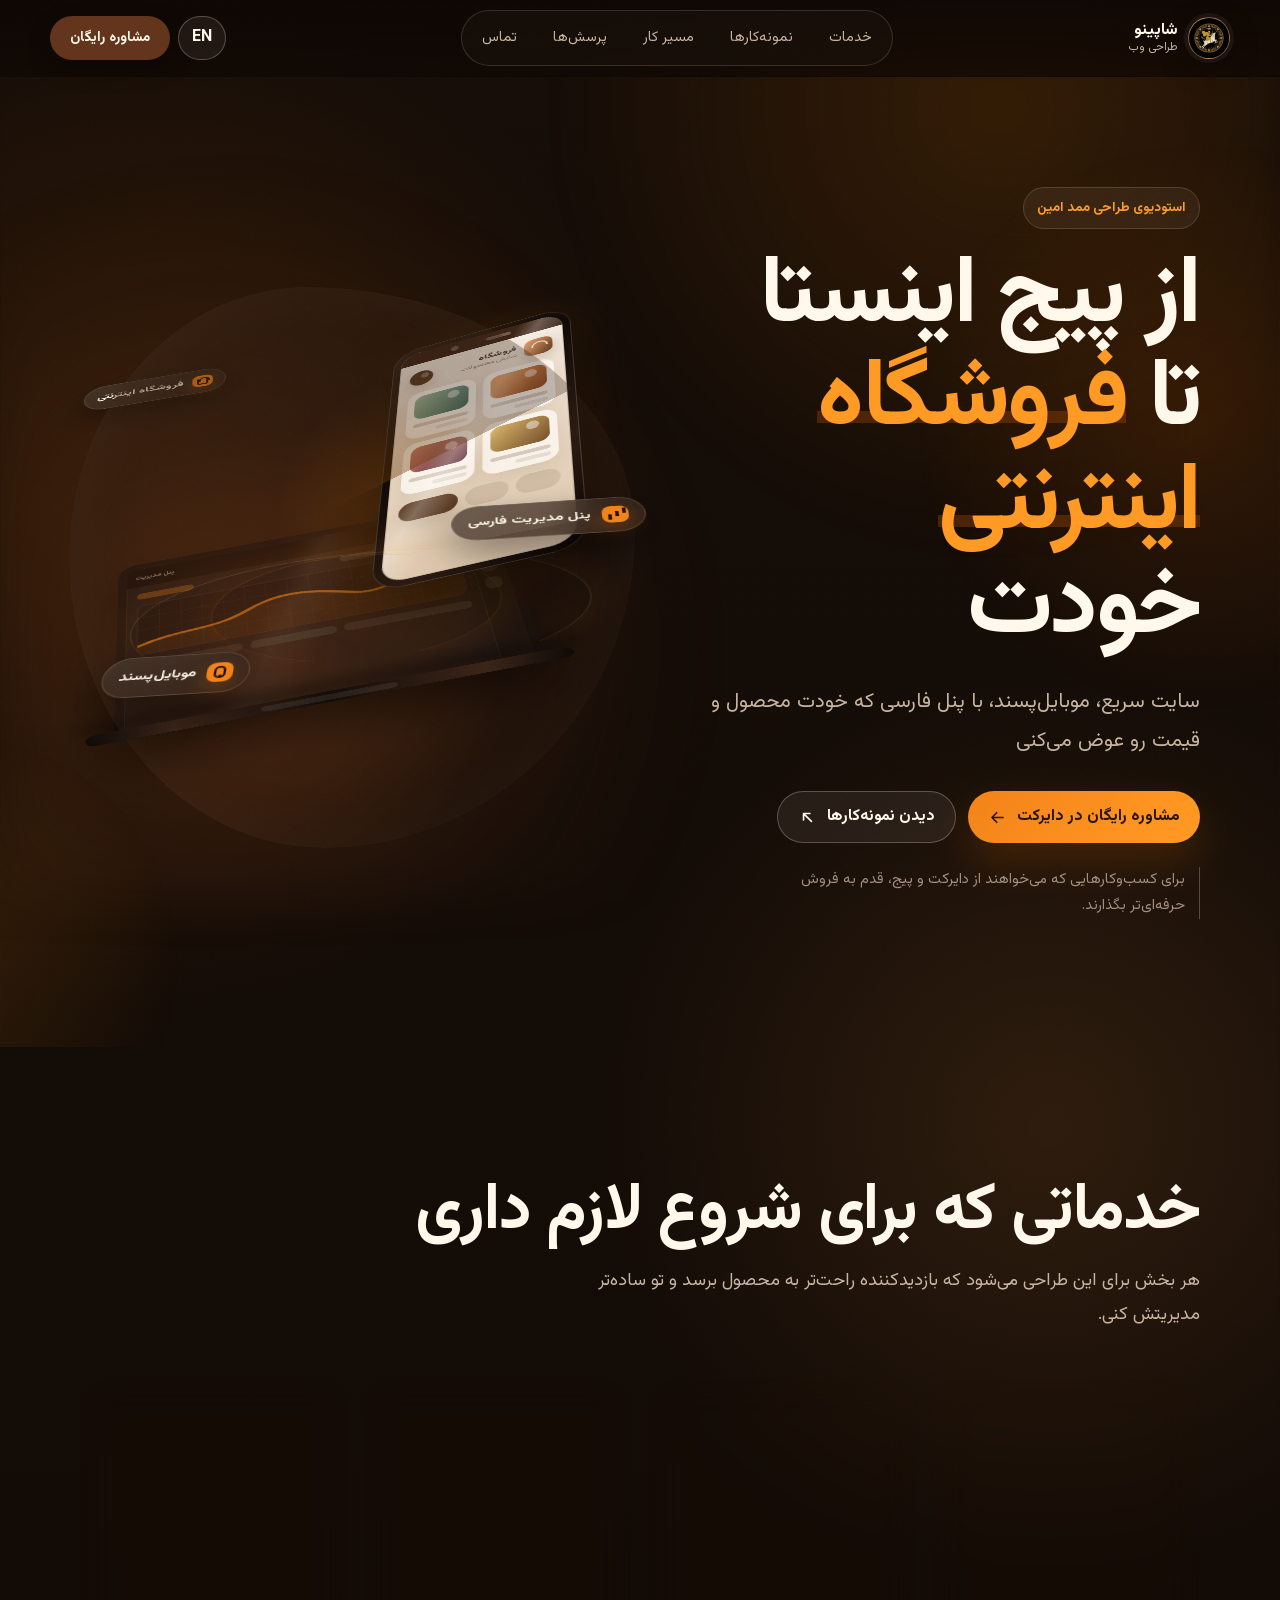
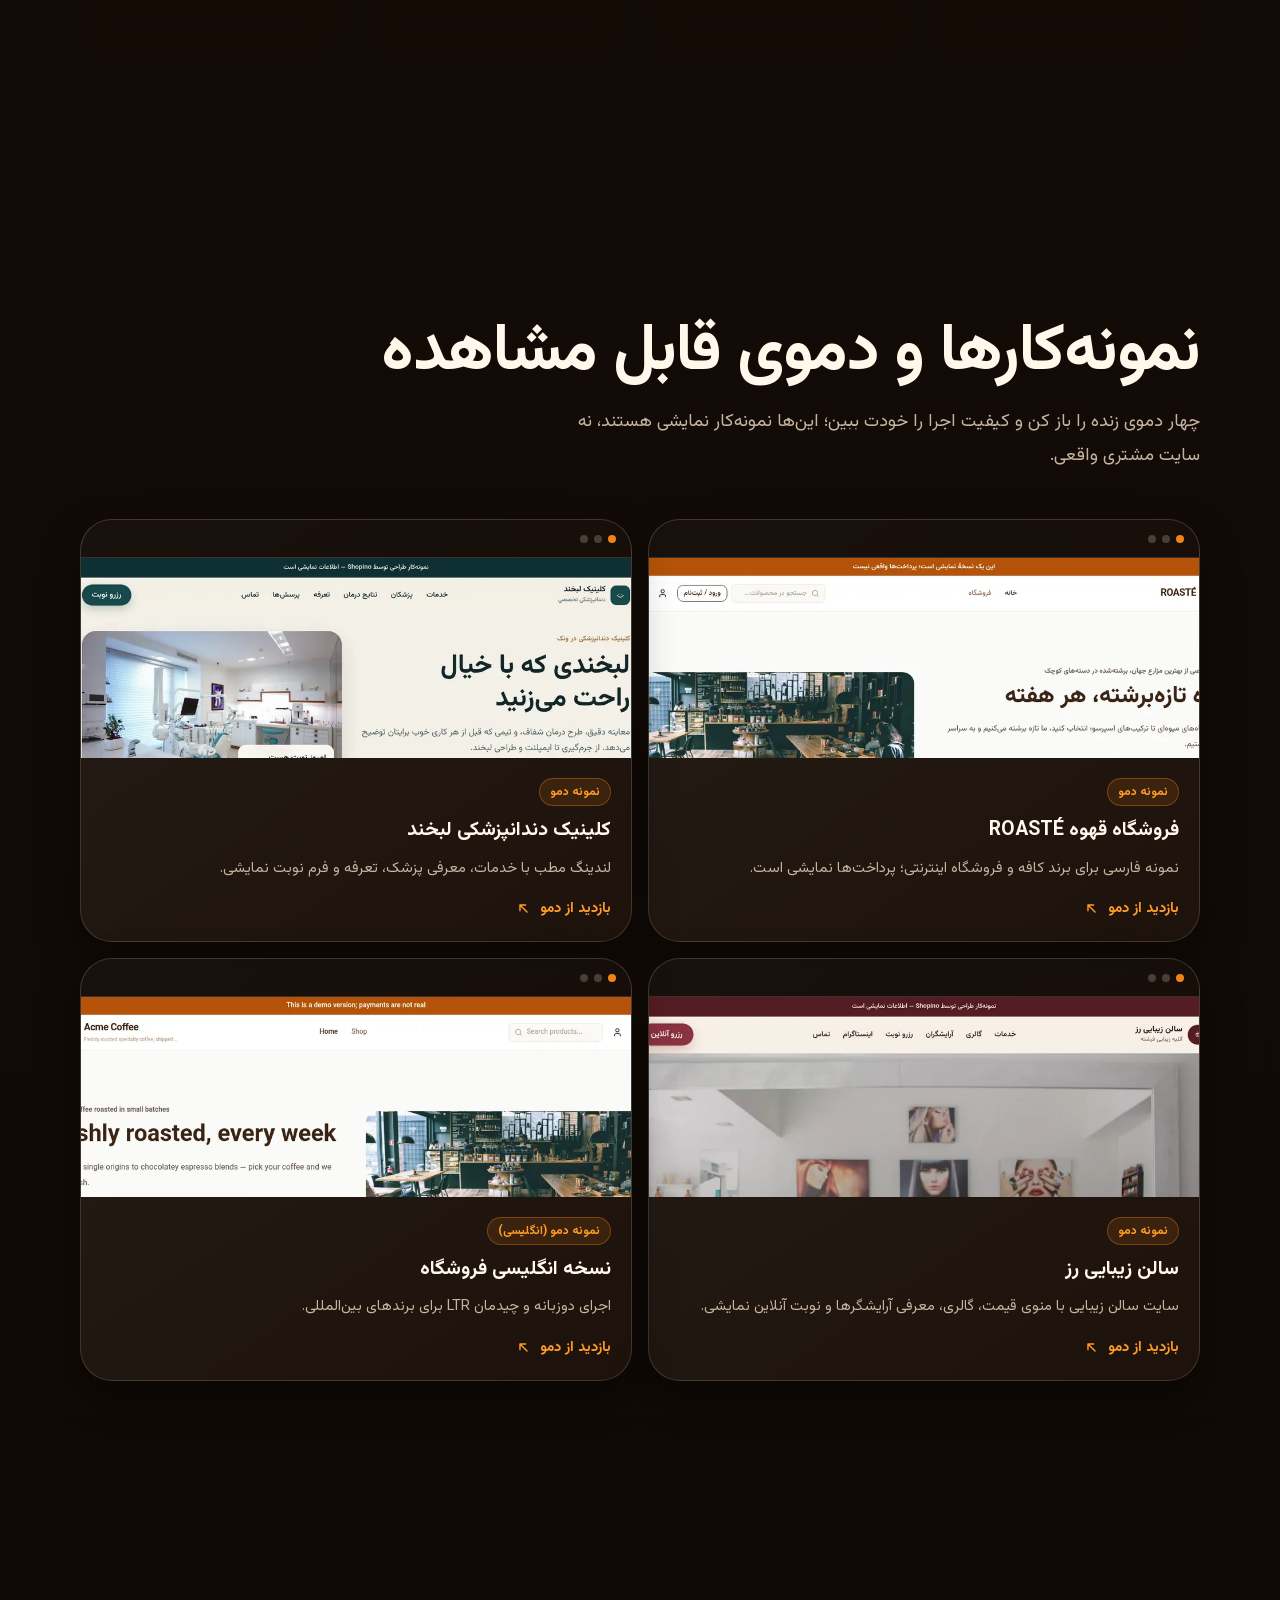
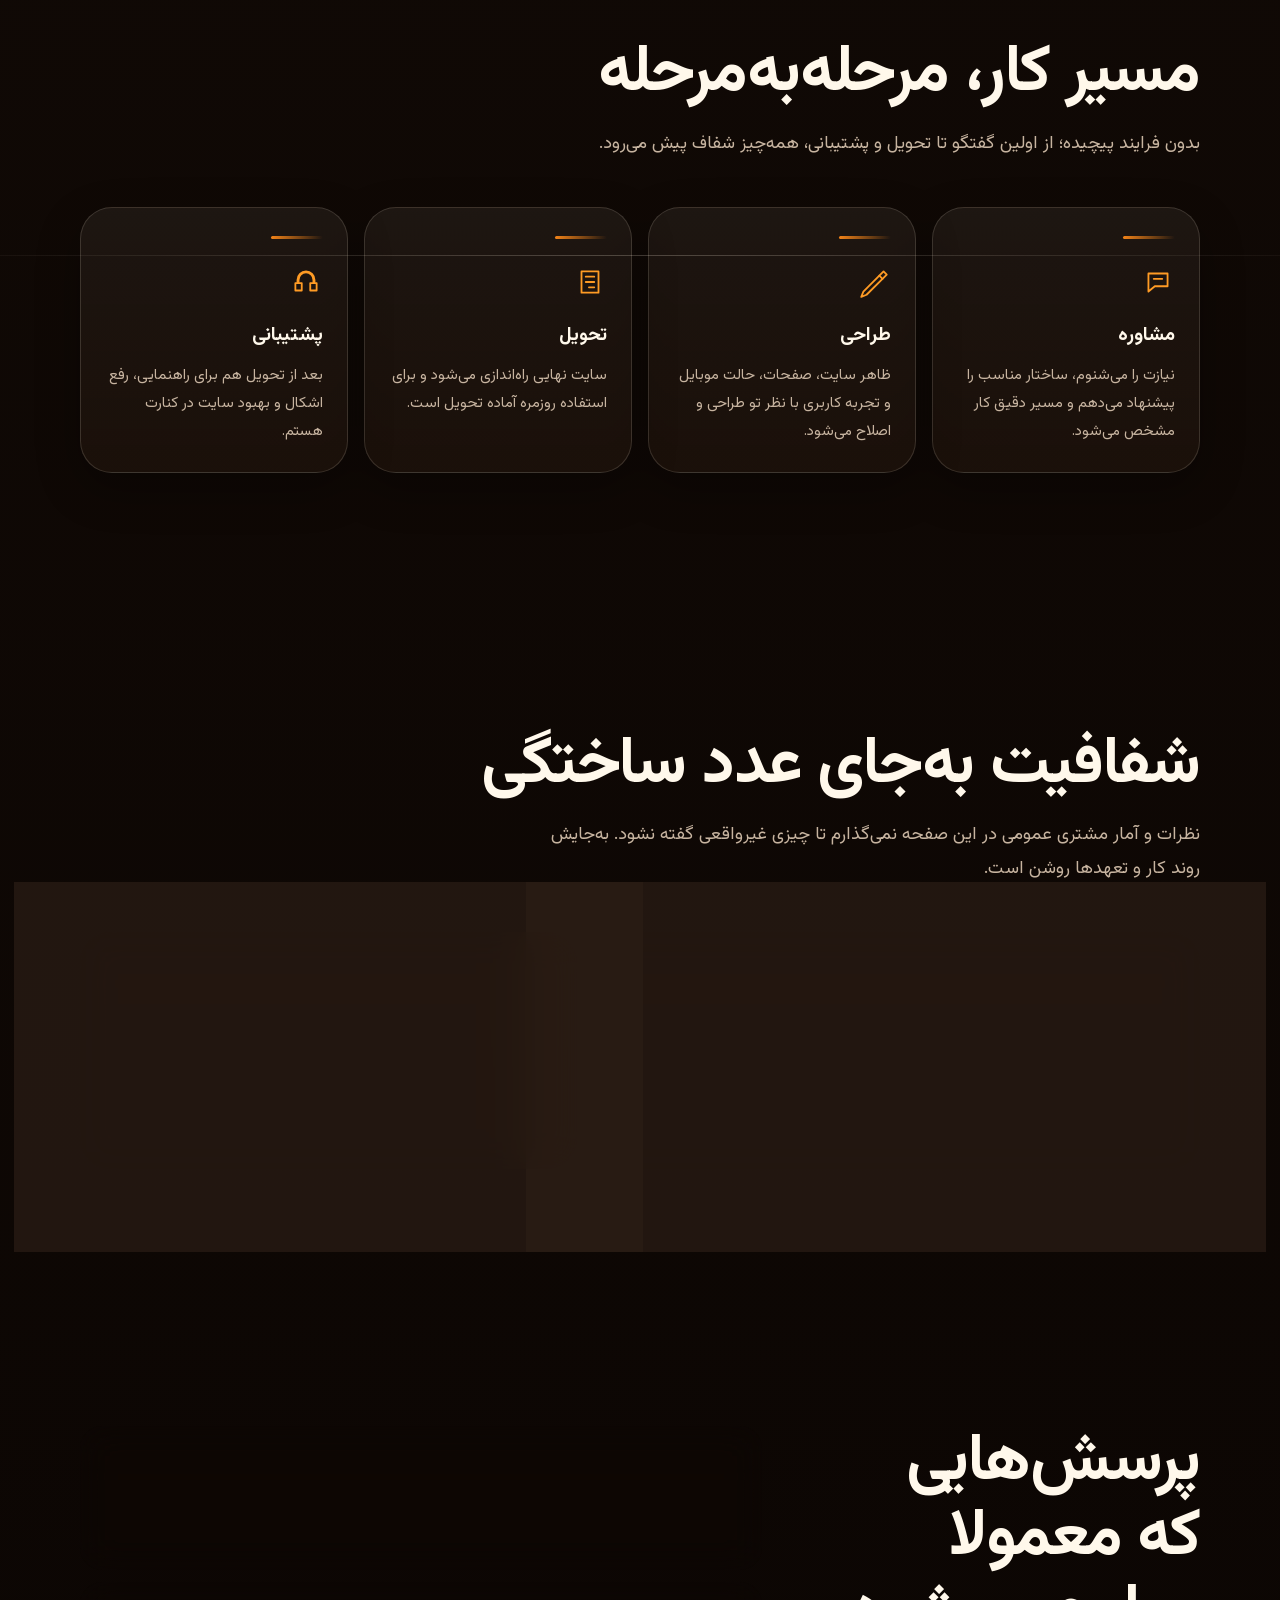
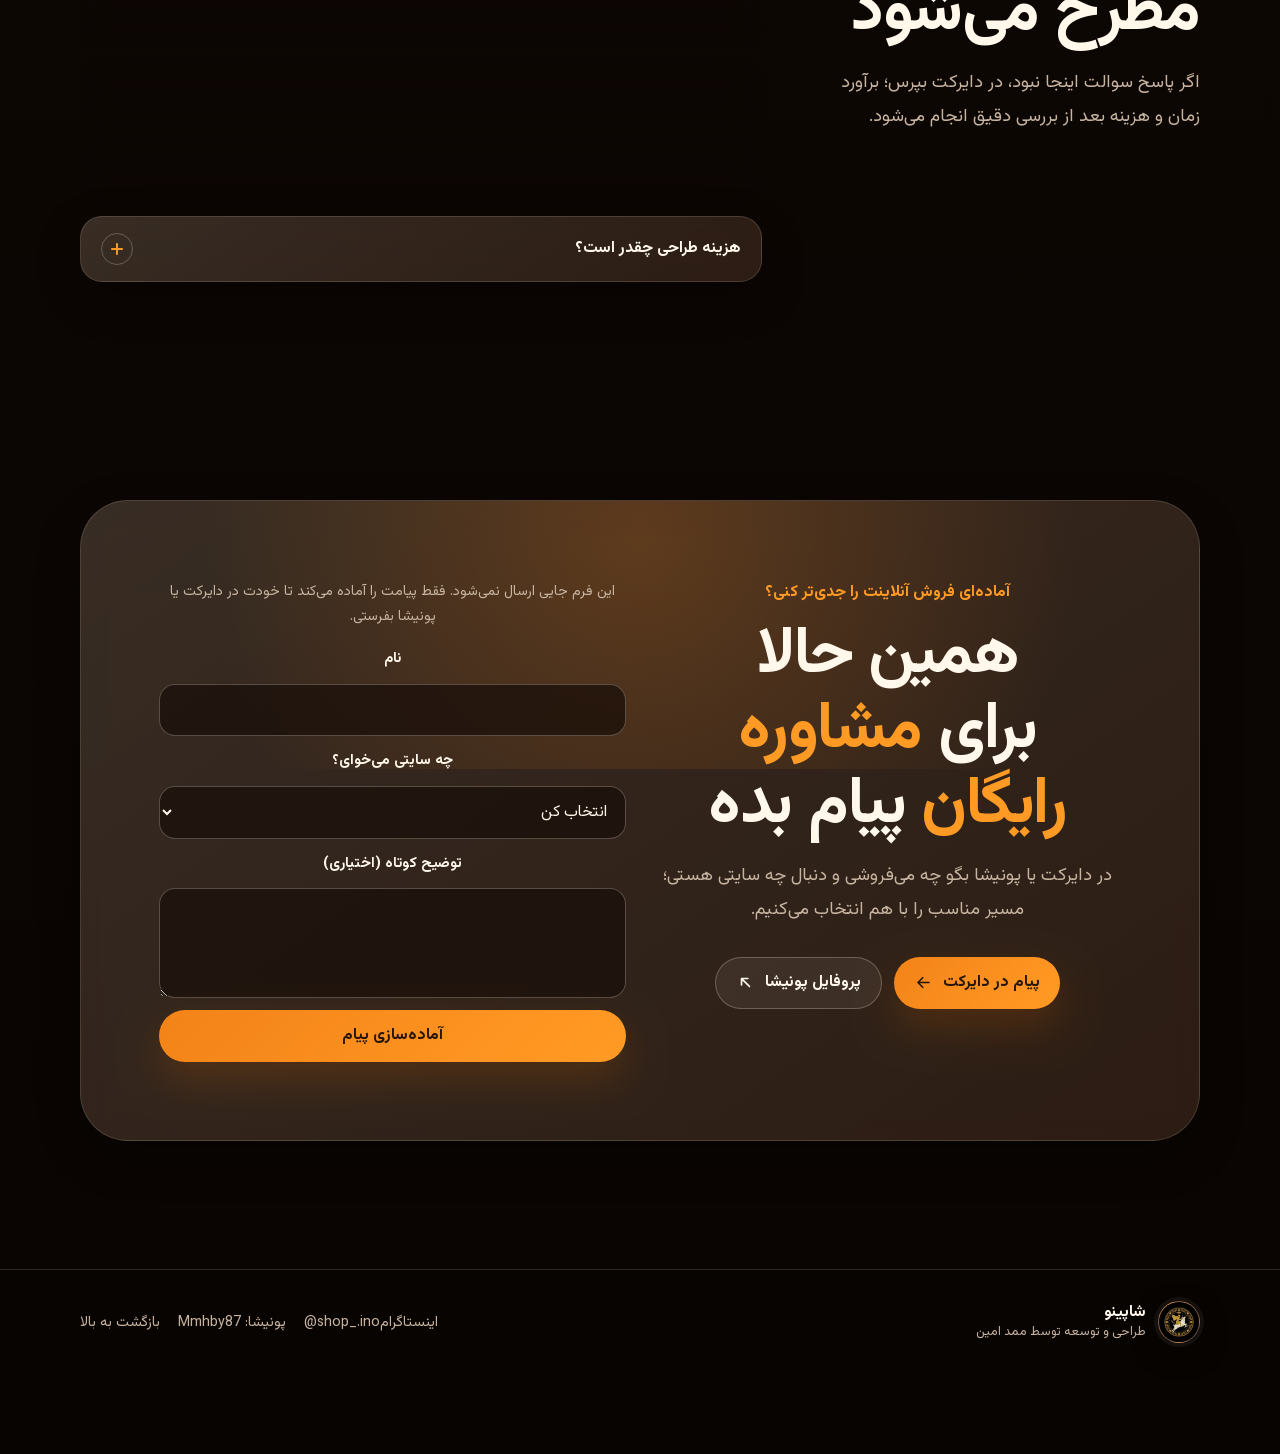
==== index.html @ 5290e7ce "Publish Shopino intro site on GitHub Pages. Static Persian/English landing page with portfolio demos" ====
<!doctype html>
<html lang="fa" dir="rtl" data-lang="fa">
<head>
  <meta charset="utf-8">
  <meta name="viewport" content="width=device-width, initial-scale=1, viewport-fit=cover">
  <meta name="theme-color" content="#17120e">
  <meta name="robots" content="index, follow">
  <meta name="description" content="شاپینو؛ طراحی فروشگاه اینترنتی، لندینگ پیج و سایت شخصی برای کسب‌وکارهایی که از اینستاگرام شروع کرده‌اند.">
  <meta name="author" content="ممد امین">
  <title>شاپینو | ممد امین — طراحی وب</title>
  <link rel="canonical" href="https://mmhby6698-dot.github.io/shopino-web/">
  <link rel="alternate" hreflang="fa" href="https://mmhby6698-dot.github.io/shopino-web/">
  <link rel="alternate" hreflang="en" href="https://mmhby6698-dot.github.io/shopino-web/?lang=en">
  <link rel="alternate" hreflang="x-default" href="https://mmhby6698-dot.github.io/shopino-web/">
  <meta property="og:site_name" content="شاپینو">
  <meta property="og:title" content="شاپینو | ممد امین">
  <meta property="og:description" content="از پیج اینستا تا فروشگاه اینترنتی خودت؛ سایت سریع، موبایل‌پسند و با پنل فارسی.">
  <meta property="og:type" content="website">
  <meta property="og:url" content="https://mmhby6698-dot.github.io/shopino-web/">
  <meta property="og:locale" content="fa_IR">
  <meta property="og:locale:alternate" content="en_US">
  <meta property="og:image" content="https://mmhby6698-dot.github.io/shopino-web/images/og-image.jpg">
  <meta property="og:image:alt" content="شاپینو؛ از پیج اینستا تا فروشگاه اینترنتی خودت">
  <meta property="og:image:width" content="1200">
  <meta property="og:image:height" content="630">
  <meta name="twitter:card" content="summary_large_image">
  <meta name="twitter:title" content="شاپینو | ممد امین">
  <meta name="twitter:description" content="از پیج اینستا تا فروشگاه اینترنتی خودت؛ سایت سریع، موبایل‌پسند و با پنل فارسی.">
  <meta name="twitter:image" content="https://mmhby6698-dot.github.io/shopino-web/images/og-image.jpg">
  <script>document.documentElement.classList.add('js');</script>
  <link rel="preload" href="./fonts/vazirmatn-sub-400.woff2" as="font" type="font/woff2" crossorigin>
  <link rel="preload" href="./fonts/vazirmatn-sub-700.woff2" as="font" type="font/woff2" crossorigin>
  <link rel="icon" href="./favicon.svg" type="image/svg+xml">
  <link rel="apple-touch-icon" href="./apple-touch-icon.png">
  <link rel="stylesheet" href="./src/styles.css">
  <script type="application/ld+json">
  {
    "@context": "https://schema.org",
    "@graph": [
      {
        "@type": "ProfessionalService",
        "@id": "https://mmhby6698-dot.github.io/shopino-web/#business",
        "name": "شاپینو",
        "alternateName": "Shopino",
        "url": "https://mmhby6698-dot.github.io/shopino-web/",
        "image": "https://mmhby6698-dot.github.io/shopino-web/images/og-image.jpg",
        "logo": "https://mmhby6698-dot.github.io/shopino-web/logo.webp",
        "description": "طراحی فروشگاه اینترنتی، لندینگ پیج و سایت شخصی برای کسب‌وکارهایی که از اینستاگرام شروع کرده‌اند.",
        "founder": { "@type": "Person", "name": "ممد امین" },
        "areaServed": "IR",
        "availableLanguage": ["fa", "en"],
        "sameAs": [
          "https://www.instagram.com/shop_.ino/",
          "https://ponisha.ir/profile/Mmhby87"
        ]
      },
      {
        "@type": "WebSite",
        "@id": "https://mmhby6698-dot.github.io/shopino-web/#website",
        "url": "https://mmhby6698-dot.github.io/shopino-web/",
        "name": "شاپینو",
        "inLanguage": "fa",
        "publisher": { "@id": "https://mmhby6698-dot.github.io/shopino-web/#business" }
      },
      {
        "@type": "FAQPage",
        "@id": "https://mmhby6698-dot.github.io/shopino-web/#faq",
        "mainEntity": [
          {
            "@type": "Question",
            "name": "زمان تحویل سایت چقدر است؟",
            "acceptedAnswer": {
              "@type": "Answer",
              "text": "بسته به حجم صفحات، امکانات فروشگاه و آماده بودن محتوا متفاوت است؛ بعد از بررسی نیازت در دایرکت، برآورد مناسب اعلام می‌شود."
            }
          },
          {
            "@type": "Question",
            "name": "پنل مدیریت فارسی دارد؟",
            "acceptedAnswer": {
              "@type": "Answer",
              "text": "بله؛ پنل مدیریت فارسی برای افزودن محصول، ویرایش قیمت و توضیحات، مدیریت سفارش‌ها و تغییر محتوای سایت طراحی می‌شود."
            }
          },
          {
            "@type": "Question",
            "name": "هاست، دامنه و درگاه پرداخت چطور است؟",
            "acceptedAnswer": {
              "@type": "Answer",
              "text": "هزینه هاست، دامنه و درگاه پرداخت بر عهده خریدار است؛ در انتخاب و راه‌اندازی آن‌ها راهنمایی می‌شوی."
            }
          },
          {
            "@type": "Question",
            "name": "آموزش کار با پنل داده می‌شود؟",
            "acceptedAnswer": {
              "@type": "Answer",
              "text": "بله؛ بعد از تحویل، آموزش کار با پنل و مدیریت محصولات انجام می‌شود تا خودت بتوانی سایت را به‌روز کنی."
            }
          },
          {
            "@type": "Question",
            "name": "هزینه طراحی چقدر است؟",
            "acceptedAnswer": {
              "@type": "Answer",
              "text": "قیمت ثابت و عمومی اعلام نمی‌شود؛ بسته به امکانات و حجم کار متفاوت است. استعلام قیمت در دایرکت."
            }
          }
        ]
      }
    ]
  }
  </script>
</head>
<body>
  <a class="skip-link" href="#main">رفتن به محتوا</a>
  <div class="ambient ambient-a" aria-hidden="true"></div>
  <div class="ambient ambient-b" aria-hidden="true"></div>
  <div class="grain" aria-hidden="true"></div>

  <header class="site-header" id="top">
    <div class="header-inner">
      <a class="brand" href="#top" aria-label="شاپینو، طراحی وب — بازگشت به ابتدای صفحه" data-i18n-aria="brandAria">
        <span class="logo-shell">
          <picture>
            <source srcset="./logo.webp" type="image/webp">
            <img src="./logo.jpg" alt="" width="40" height="40" decoding="async">
          </picture>
          <span class="logo-fallback" aria-hidden="true">ش</span>
        </span>
        <span class="brand-copy">
          <strong data-i18n="brand">شاپینو</strong>
          <small data-i18n="brandTag">طراحی وب</small>
        </span>
      </a>

      <nav class="site-nav" id="siteNav" aria-label="ناوبری اصلی" data-i18n-aria="navAria">
        <a href="#services" data-i18n="navServices">خدمات</a>
        <a href="#portfolio" data-i18n="navPortfolio">نمونه‌کارها</a>
        <a href="#process" data-i18n="navProcess">مسیر کار</a>
        <a href="#faq" data-i18n="navFaq">پرسش‌ها</a>
        <a href="#contact" data-i18n="navContact">تماس</a>
      </nav>

      <div class="header-actions">
        <button class="nav-toggle" id="navToggle" type="button" aria-expanded="false" aria-controls="siteNav" data-i18n-aria="navToggleAria">
          <span class="nav-toggle-bars" aria-hidden="true"></span>
          <span class="visually-hidden" data-i18n="navToggle">منو</span>
        </button>
        <button class="lang-toggle" id="langToggle" type="button" aria-label="EN — Switch to English" data-i18n-aria="toggleAria">
          <span data-i18n="toggle">EN</span>
        </button>
        <a class="header-cta" href="https://ig.me/m/shop_.ino" target="_blank" rel="noopener noreferrer" data-i18n="headerCta">مشاوره رایگان</a>
      </div>
    </div>
  </header>

  <main id="main">
    <section class="hero section-pad" aria-labelledby="heroTitle">
      <div class="hero-noise" aria-hidden="true"></div>
      <div class="container hero-grid">
        <div class="hero-copy">
          <p class="hero-kicker reveal" data-i18n="heroKicker">استودیوی طراحی ممد امین</p>
          <h1 class="hero-title reveal" id="heroTitle" data-i18n-html="heroTitle">از پیج اینستا تا <span>فروشگاه اینترنتی</span> خودت</h1>
          <p class="hero-subtitle reveal" data-i18n="heroSubtitle">سایت سریع، موبایل‌پسند، با پنل فارسی که خودت محصول و قیمت رو عوض می‌کنی</p>
          <div class="hero-actions reveal">
            <a class="btn btn-primary" href="https://ig.me/m/shop_.ino" target="_blank" rel="noopener noreferrer">
              <span data-i18n="heroPrimary">مشاوره رایگان در دایرکت</span>
              <svg aria-hidden="true" viewBox="0 0 24 24"><path d="M19 12H5m0 0 6-6m-6 6 6 6"/></svg>
            </a>
            <a class="btn btn-secondary" href="#portfolio">
              <span data-i18n="heroSecondary">دیدن نمونه‌کارها</span>
              <svg aria-hidden="true" viewBox="0 0 24 24"><path d="M7 17 17 7M9 7h8v8"/></svg>
            </a>
          </div>
          <div class="hero-note reveal" data-i18n="heroNote">برای کسب‌وکارهایی که می‌خواهند از دایرکت و پیج، قدم به فروش حرفه‌ای‌تر بگذارند.</div>
        </div>

        <div class="hero-visual reveal" role="img" aria-label="پیش‌نمایش سه‌بعدی فروشگاه آنلاین و پنل مدیریت" data-i18n-aria="heroVisualAria">
          <div class="scene-poster" aria-hidden="true"></div>
          <div class="device-scene" id="deviceScene">
            <div class="halo halo-one" aria-hidden="true"></div>
            <div class="halo halo-two" aria-hidden="true"></div>

            <div class="laptop" aria-hidden="true">
              <div class="laptop-screen">
                <div class="ui-topbar"><i></i><i></i><i></i><span data-i18n="uiDashboard">پنل مدیریت</span></div>
                <div class="dashboard-layout">
                  <aside class="dash-side">
                    <b></b><b></b><b></b><b></b>
                  </aside>
                  <div class="dash-main">
                    <div class="dash-heading"><span></span><span></span></div>
                    <div class="dash-chart">
                      <svg viewBox="0 0 240 96" preserveAspectRatio="none">
                        <path class="chart-fill" d="M0 80 C35 58 55 76 82 48 S135 36 160 52 205 22 240 32 V96 H0Z"/>
                        <path class="chart-line" d="M0 80 C35 58 55 76 82 48 S135 36 160 52 205 22 240 32"/>
                      </svg>
                    </div>
                    <div class="dash-rows"><span></span><span></span><span></span></div>
                  </div>
                </div>
              </div>
              <div class="laptop-base"><span></span></div>
            </div>

            <div class="phone" aria-hidden="true">
              <div class="phone-frame">
                <div class="phone-screen">
                  <div class="phone-status"><span></span><span></span></div>
                  <div class="store-header">
                    <div class="store-mark"></div>
                    <div><strong data-i18n="uiStore">فروشگاه</strong><small data-i18n="uiStoreSub">نمایش محصولات</small></div>
                    <span class="cart-dot"></span>
                  </div>
                  <div class="product-grid">
                    <div class="product-tile"><i></i><span></span><b></b></div>
                    <div class="product-tile"><i></i><span></span><b></b></div>
                    <div class="product-tile"><i></i><span></span><b></b></div>
                    <div class="product-tile"><i></i><span></span><b></b></div>
                  </div>
                  <div class="store-footer"><span></span><span></span><span></span></div>
                </div>
              </div>
            </div>

            <div class="float-card float-card-a glass-panel" aria-hidden="true">
              <span class="float-icon store-icon"></span>
              <span data-i18n="floatStore">فروشگاه اینترنتی</span>
            </div>
            <div class="float-card float-card-b glass-panel" aria-hidden="true">
              <span class="float-icon panel-icon"></span>
              <span data-i18n="floatPanel">پنل مدیریت فارسی</span>
            </div>
            <div class="float-card float-card-c glass-panel" aria-hidden="true">
              <span class="float-icon mobile-icon"></span>
              <span data-i18n="floatMobile">موبایل‌پسند</span>
            </div>
          </div>
        </div>
      </div>
    </section>

    <section class="services section-pad" id="services" aria-labelledby="servicesTitle">
      <div class="container split-heading">
        <div>
          <h2 class="section-title reveal" id="servicesTitle" data-i18n="servicesTitle">خدماتی که برای شروع لازم داری</h2>
          <p class="section-lead reveal" data-i18n="servicesLead">هر بخش برای این طراحی می‌شود که بازدیدکننده راحت‌تر به محصول برسد و تو ساده‌تر مدیریتش کنی.</p>
        </div>
      </div>

      <div class="container service-grid">
        <article class="service-card glass-panel reveal">
          <svg class="service-icon" aria-hidden="true" viewBox="0 0 32 32"><path d="M6 11h20l-2 13H8L6 11Z"/><path d="M12 11a4 4 0 0 1 8 0"/></svg>
          <h3 data-i18n="service1Title">فروشگاه اینترنتی با پنل فارسی</h3>
          <p data-i18n="service1Text">صفحه محصول، سبد خرید، مدیریت محصولات و قیمت‌ها در یک پنل ساده و فارسی.</p>
        </article>
        <article class="service-card glass-panel reveal" data-reveal-delay="70">
          <svg class="service-icon" aria-hidden="true" viewBox="0 0 32 32"><path d="M5 7h22v18H5z"/><path d="M5 12h22M10 24v3m12-3v3"/></svg>
          <h3 data-i18n="service2Title">لندینگ پیج</h3>
          <p data-i18n="service2Text">یک صفحه متمرکز برای معرفی سریع یک محصول، کمپین یا خدمت؛ مناسب تبلیغات و دایرکت.</p>
        </article>
        <article class="service-card glass-panel reveal" data-reveal-delay="140">
          <svg class="service-icon" aria-hidden="true" viewBox="0 0 32 32"><path d="M7 25V7h9a6 6 0 0 1 0 12H7"/><path d="M20 13h6"/></svg>
          <h3 data-i18n="service3Title">سایت شخصی و شرکتی</h3>
          <p data-i18n="service3Text">معرفی حرفه‌ای برند، خدمات و نمونه‌کارها با ساختاری تمیز و قابل توسعه.</p>
        </article>
        <article class="service-card glass-panel reveal" data-reveal-delay="210">
          <svg class="service-icon" aria-hidden="true" viewBox="0 0 32 32"><path d="M16 4l10 6v12l-10 6-10-6V10l10-6Z"/><path d="M16 4v12m0 0 10 6m-10-6L6 22"/></svg>
          <h3 data-i18n="service4Title">لوگو و هویت بصری</h3>
          <p data-i18n="service4Text">رنگ، لوگو و زبان بصری هماهنگ با شخصیت برندت، برای استفاده در سایت و شبکه‌های اجتماعی.</p>
        </article>
      </div>
    </section>

    <section class="portfolio section-pad" id="portfolio" aria-labelledby="portfolioTitle">
      <div class="container split-heading">
        <div>
          <h2 class="section-title reveal" id="portfolioTitle" data-i18n="portfolioTitle">نمونه‌کارها و دموی قابل مشاهده</h2>
          <p class="section-lead reveal" data-i18n="portfolioLead">چهار دموی زنده را باز کن و کیفیت اجرا را خودت ببین؛ این‌ها نمونه‌کار نمایشی هستند، نه سایت مشتری واقعی.</p>
        </div>
      </div>

      <div class="container portfolio-grid">
        <a class="portfolio-card portfolio-live reveal" href="https://roaste-demo-68bf.netlify.app" target="_blank" rel="noopener noreferrer">
          <span class="portfolio-browser" aria-hidden="true"><i></i><i></i><i></i></span>
          <span class="portfolio-art">
            <picture>
              <source srcset="./images/portfolio-roaste.webp" type="image/webp">
              <img src="./images/portfolio-roaste.jpg" alt="پیش‌نمایش فروشگاه قهوه ROASTÉ" width="960" height="600" loading="lazy" decoding="async">
            </picture>
          </span>
          <span class="portfolio-copy">
            <span class="badge" data-i18n="demoLabel">نمونه دمو</span>
            <strong data-i18n="demo1Title">فروشگاه قهوه ROASTÉ</strong>
            <small data-i18n="demo1Text">نمونه فارسی برای برند کافه و فروشگاه اینترنتی؛ پرداخت‌ها نمایشی است.</small>
            <span class="card-link"><span data-i18n="openDemo">بازدید از دمو</span><svg aria-hidden="true" viewBox="0 0 24 24"><path d="M7 17 17 7M9 7h8v8"/></svg></span>
          </span>
        </a>

        <a class="portfolio-card portfolio-live reveal" href="https://labkhand-dental-demo.netlify.app" target="_blank" rel="noopener noreferrer" data-reveal-delay="80">
          <span class="portfolio-browser" aria-hidden="true"><i></i><i></i><i></i></span>
          <span class="portfolio-art">
            <picture>
              <source srcset="./images/portfolio-labkhand.webp" type="image/webp">
              <img src="./images/portfolio-labkhand.jpg" alt="پیش‌نمایش کلینیک دندانپزشکی لبخند" width="960" height="600" loading="lazy" decoding="async">
            </picture>
          </span>
          <span class="portfolio-copy">
            <span class="badge" data-i18n="demoLabel">نمونه دمو</span>
            <strong data-i18n="demo2Title">کلینیک دندانپزشکی لبخند</strong>
            <small data-i18n="demo2Text">لندینگ مطب با خدمات، معرفی پزشک، تعرفه و فرم نوبت نمایشی.</small>
            <span class="card-link"><span data-i18n="openDemo">بازدید از دمو</span><svg aria-hidden="true" viewBox="0 0 24 24"><path d="M7 17 17 7M9 7h8v8"/></svg></span>
          </span>
        </a>

        <a class="portfolio-card portfolio-live reveal" href="https://rose-salon-demo.netlify.app" target="_blank" rel="noopener noreferrer" data-reveal-delay="160">
          <span class="portfolio-browser" aria-hidden="true"><i></i><i></i><i></i></span>
          <span class="portfolio-art">
            <picture>
              <source srcset="./images/portfolio-rose.webp" type="image/webp">
              <img src="./images/portfolio-rose.jpg" alt="پیش‌نمایش سالن زیبایی رز" width="960" height="600" loading="lazy" decoding="async">
            </picture>
          </span>
          <span class="portfolio-copy">
            <span class="badge" data-i18n="demoLabel">نمونه دمو</span>
            <strong data-i18n="demo3Title">سالن زیبایی رز</strong>
            <small data-i18n="demo3Text">سایت سالن زیبایی با منوی قیمت، گالری، معرفی آرایشگرها و نوبت آنلاین نمایشی.</small>
            <span class="card-link"><span data-i18n="openDemo">بازدید از دمو</span><svg aria-hidden="true" viewBox="0 0 24 24"><path d="M7 17 17 7M9 7h8v8"/></svg></span>
          </span>
        </a>

        <a class="portfolio-card portfolio-live reveal" href="https://acme-coffee-en-demo-9e10.netlify.app" target="_blank" rel="noopener noreferrer" data-reveal-delay="240">
          <span class="portfolio-browser" aria-hidden="true"><i></i><i></i><i></i></span>
          <span class="portfolio-art">
            <picture>
              <source srcset="./images/portfolio-roaste-en.webp" type="image/webp">
              <img src="./images/portfolio-roaste-en.jpg" alt="Preview of the English ROASTÉ store demo" width="960" height="600" loading="lazy" decoding="async">
            </picture>
          </span>
          <span class="portfolio-copy">
            <span class="badge" data-i18n="demoLabelEn">نمونه دمو (انگلیسی)</span>
            <strong data-i18n="demo4Title">نسخه انگلیسی فروشگاه</strong>
            <small data-i18n="demo4Text">اجرای دوزبانه و چیدمان LTR برای برندهای بین‌المللی.</small>
            <span class="card-link"><span data-i18n="openDemo">بازدید از دمو</span><svg aria-hidden="true" viewBox="0 0 24 24"><path d="M7 17 17 7M9 7h8v8"/></svg></span>
          </span>
        </a>
      </div>
    </section>

    <section class="process section-pad" id="process" aria-labelledby="processTitle">
      <div class="container split-heading">
        <div>
          <h2 class="section-title reveal" id="processTitle" data-i18n="processTitle">مسیر کار، مرحله‌به‌مرحله</h2>
          <p class="section-lead reveal" data-i18n="processLead">بدون فرایند پیچیده؛ از اولین گفتگو تا تحویل و پشتیبانی، همه‌چیز شفاف پیش می‌رود.</p>
        </div>
      </div>

      <div class="container process-grid">
        <article class="process-step reveal">
          <span class="process-line" aria-hidden="true"></span>
          <svg class="process-icon" aria-hidden="true" viewBox="0 0 32 32"><path d="M7 8h18v12H13l-6 5V8Z"/><path d="M12 13h8"/></svg>
          <h3 data-i18n="step1Title">مشاوره</h3>
          <p data-i18n="step1Text">نیازت را می‌شنوم، ساختار مناسب را پیشنهاد می‌دهم و مسیر دقیق کار مشخص می‌شود.</p>
        </article>
        <article class="process-step reveal" data-reveal-delay="80">
          <span class="process-line" aria-hidden="true"></span>
          <svg class="process-icon" aria-hidden="true" viewBox="0 0 32 32"><path d="M6 25 25 6l3 3-19 19-5 2 2-5Z"/><path d="M21 10l3 3"/></svg>
          <h3 data-i18n="step2Title">طراحی</h3>
          <p data-i18n="step2Text">ظاهر سایت، صفحات، حالت موبایل و تجربه کاربری با نظر تو طراحی و اصلاح می‌شود.</p>
        </article>
        <article class="process-step reveal" data-reveal-delay="160">
          <span class="process-line" aria-hidden="true"></span>
          <svg class="process-icon" aria-hidden="true" viewBox="0 0 32 32"><path d="M8 6h16v20H8z"/><path d="M12 11h8m-8 5h8m-5 5h5"/></svg>
          <h3 data-i18n="step3Title">تحویل</h3>
          <p data-i18n="step3Text">سایت نهایی راه‌اندازی می‌شود و برای استفاده روزمره آماده تحویل است.</p>
        </article>
        <article class="process-step reveal" data-reveal-delay="240">
          <span class="process-line" aria-hidden="true"></span>
          <svg class="process-icon" aria-hidden="true" viewBox="0 0 32 32"><path d="M16 6a8 8 0 0 0-8 8v3H6v7h6v-7H9v-3a7 7 0 0 1 14 0v3h-3v7h6v-7h-2v-3a8 8 0 0 0-8-8Z"/></svg>
          <h3 data-i18n="step4Title">پشتیبانی</h3>
          <p data-i18n="step4Text">بعد از تحویل هم برای راهنمایی، رفع اشکال و بهبود سایت در کنارت هستم.</p>
        </article>
      </div>
    </section>

    <section class="trust section-pad" id="trust" aria-labelledby="trustTitle">
      <div class="container split-heading">
        <div>
          <h2 class="section-title reveal" id="trustTitle" data-i18n="trustTitle">شفافیت به‌جای عدد ساختگی</h2>
          <p class="section-lead reveal" data-i18n="trustLead">نظرات و آمار مشتری عمومی در این صفحه نمی‌گذارم تا چیزی غیرواقعی گفته نشود. به‌جایش روند کار و تعهدها روشن است.</p>
        </div>
      </div>
      <div class="container trust-grid">
        <article class="trust-card glass-panel reveal">
          <h3 data-i18n="trustListTitle">آنچه می‌توانی رویش حساب کنی</h3>
          <ul>
            <li data-i18n="trust1">برآورد زمان و هزینه بعد از بررسی دقیق نیازت اعلام می‌شود؛ قیمت ثابت عمومی ندارم.</li>
            <li data-i18n="trust2">رتبه اول گوگل یا نتیجه سئوی تضمینی وعده داده نمی‌شود.</li>
            <li data-i18n="trust3">مالکیت دامنه، هاست و حساب‌ها با تو می‌ماند.</li>
            <li data-i18n="trust4">بعد از تحویل، آموزش کار با پنل انجام می‌شود.</li>
          </ul>
        </article>
        <article class="trust-card glass-panel reveal" data-reveal-delay="80">
          <h3 data-i18n="trustProfileTitle">پروفایل کاری</h3>
          <p data-i18n="trustProfileText">اگر می‌خواهی سابقه و نمونه‌کارها را در پونیشا هم ببینی، پروفایل من اینجاست.</p>
          <a class="trust-link" href="https://ponisha.ir/profile/Mmhby87" target="_blank" rel="noopener noreferrer">
            <span data-i18n="trustPonisha">مشاهده پروفایل پونیشا</span>
            <svg aria-hidden="true" viewBox="0 0 24 24" width="17" height="17" fill="none" stroke="currentColor" stroke-width="2"><path d="M7 17 17 7M9 7h8v8"/></svg>
          </a>
        </article>
      </div>
    </section>

    <section class="faq section-pad" id="faq" aria-labelledby="faqTitle">
      <div class="container faq-layout">
        <div class="faq-intro">
          <h2 class="section-title reveal" id="faqTitle" data-i18n="faqTitle">پرسش‌هایی که معمولا مطرح می‌شود</h2>
          <p class="section-lead reveal" data-i18n="faqLead">اگر پاسخ سوالت اینجا نبود، در دایرکت بپرس؛ برآورد زمان و هزینه بعد از بررسی دقیق انجام می‌شود.</p>
        </div>

        <div class="faq-list">
          <details class="faq-item glass-panel reveal" open>
            <summary><span data-i18n="faq1Q">زمان تحویل سایت چقدر است؟</span><i aria-hidden="true"></i></summary>
            <p data-i18n="faq1A">بسته به حجم صفحات، امکانات فروشگاه و آماده بودن محتوا متفاوت است؛ بعد از بررسی نیازت در دایرکت، برآورد مناسب اعلام می‌شود.</p>
          </details>
          <details class="faq-item glass-panel reveal" data-reveal-delay="60">
            <summary><span data-i18n="faq2Q">پنل مدیریت فارسی دارد؟</span><i aria-hidden="true"></i></summary>
            <p data-i18n="faq2A">بله؛ پنل مدیریت فارسی برای افزودن محصول، ویرایش قیمت و توضیحات، مدیریت سفارش‌ها و تغییر محتوای سایت طراحی می‌شود.</p>
          </details>
          <details class="faq-item glass-panel reveal" data-reveal-delay="120">
            <summary><span data-i18n="faq3Q">هاست، دامنه و درگاه پرداخت چطور است؟</span><i aria-hidden="true"></i></summary>
            <p data-i18n="faq3A">هزینه هاست، دامنه و درگاه پرداخت بر عهده خریدار است؛ در انتخاب و راه‌اندازی آن‌ها راهنمایی می‌شوی.</p>
          </details>
          <details class="faq-item glass-panel reveal" data-reveal-delay="180">
            <summary><span data-i18n="faq4Q">آموزش کار با پنل داده می‌شود؟</span><i aria-hidden="true"></i></summary>
            <p data-i18n="faq4A">بله؛ بعد از تحویل، آموزش کار با پنل و مدیریت محصولات انجام می‌شود تا خودت بتوانی سایت را به‌روز کنی.</p>
          </details>
          <details class="faq-item glass-panel reveal" data-reveal-delay="240">
            <summary><span data-i18n="faq5Q">هزینه طراحی چقدر است؟</span><i aria-hidden="true"></i></summary>
            <p data-i18n="faq5A">قیمت ثابت و عمومی اعلام نمی‌شود؛ بسته به امکانات و حجم کار متفاوت است. استعلام قیمت در دایرکت</p>
          </details>
        </div>
      </div>
    </section>

    <section class="final-cta section-pad" id="contact" aria-labelledby="contactTitle">
      <div class="container final-card glass-panel reveal">
        <div class="final-glow" aria-hidden="true"></div>
        <div class="contact-layout">
          <div>
            <p class="final-kicker" data-i18n="contactKicker">آماده‌ای فروش آنلاینت را جدی‌تر کنی؟</p>
            <h2 class="section-title" id="contactTitle" data-i18n-html="contactTitle">همین حالا برای <span>مشاوره رایگان</span> پیام بده</h2>
            <p class="section-lead" data-i18n="contactLead">در دایرکت یا پونیشا بگو چه می‌فروشی و دنبال چه سایتی هستی؛ مسیر مناسب را با هم انتخاب می‌کنیم.</p>
            <div class="hero-actions final-actions">
              <a class="btn btn-primary" href="https://ig.me/m/shop_.ino" target="_blank" rel="noopener noreferrer">
                <span data-i18n="contactButton">پیام در دایرکت</span>
                <svg aria-hidden="true" viewBox="0 0 24 24"><path d="M19 12H5m0 0 6-6m-6 6 6 6"/></svg>
              </a>
              <a class="btn btn-secondary" href="https://ponisha.ir/profile/Mmhby87" target="_blank" rel="noopener noreferrer">
                <span data-i18n="contactPonisha">پروفایل پونیشا</span>
                <svg aria-hidden="true" viewBox="0 0 24 24"><path d="M7 17 17 7M9 7h8v8"/></svg>
              </a>
            </div>
          </div>

          <form class="contact-form" id="contactForm" action="#contact" method="post">
            <p class="form-note" data-i18n="formNote">این فرم جایی ارسال نمی‌شود. فقط پیامت را آماده می‌کند تا خودت در دایرکت یا پونیشا بفرستی.</p>
            <label for="contactName" data-i18n="formName">نام</label>
            <input id="contactName" name="name" type="text" autocomplete="name" maxlength="80" required>
            <label for="contactNeed" data-i18n="formNeed">چه سایتی می‌خوای؟</label>
            <select id="contactNeed" name="need" required>
              <option value="" data-i18n="formNeedPlaceholder">انتخاب کن</option>
              <option value="store" data-i18n="formNeedStore">فروشگاه اینترنتی</option>
              <option value="landing" data-i18n="formNeedLanding">لندینگ پیج</option>
              <option value="company" data-i18n="formNeedCompany">سایت شخصی یا شرکتی</option>
              <option value="identity" data-i18n="formNeedIdentity">لوگو و هویت بصری</option>
              <option value="other" data-i18n="formNeedOther">سایر</option>
            </select>
            <label for="contactMsg" data-i18n="formMsg">توضیح کوتاه (اختیاری)</label>
            <textarea id="contactMsg" name="message" rows="3" maxlength="500"></textarea>
            <button class="btn btn-primary" type="submit" data-i18n="formSubmit">آماده‌سازی پیام</button>
            <div class="form-result" id="formResult" hidden>
              <p data-i18n="formThanks">پیام آماده شد و جایی ارسال نشد. می‌توانی متن را کپی کنی و در دایرکت یا پونیشا بفرستی.</p>
              <pre class="form-preview" id="formPreview"></pre>
              <div class="form-result-actions">
                <button class="btn btn-secondary" type="button" id="copyMessage" data-i18n="formCopy">کپی متن</button>
                <a class="btn btn-primary" href="https://ig.me/m/shop_.ino" target="_blank" rel="noopener noreferrer" data-i18n="contactButton">پیام در دایرکت</a>
              </div>
            </div>
          </form>
        </div>
      </div>
    </section>
  </main>

  <footer class="site-footer">
    <div class="container footer-inner">
      <div class="footer-brand">
        <span class="logo-shell footer-logo" aria-hidden="true">
          <picture>
            <source srcset="./logo.webp" type="image/webp">
            <img src="./logo.jpg" alt="" width="40" height="40" decoding="async">
          </picture>
          <span class="logo-fallback">ش</span>
        </span>
        <div><strong data-i18n="brand">شاپینو</strong><small data-i18n="footerCredit">طراحی و توسعه توسط ممد امین</small></div>
      </div>
      <nav class="footer-nav" aria-label="پیوندهای پایانی" data-i18n-aria="footerNavAria">
        <a href="https://instagram.com/shop_.ino" target="_blank" rel="noopener noreferrer"><span data-i18n="footerInstagram">اینستاگرام</span> <span class="ltr-iso">@shop_.ino</span></a>
        <a href="https://ponisha.ir/profile/Mmhby87" target="_blank" rel="noopener noreferrer" data-i18n="footerPonisha">پونیشا: Mmhby87</a>
        <a href="#top" data-i18n="footerTop">بازگشت به بالا</a>
      </nav>
    </div>
  </footer>

  <a class="mobile-direct" href="https://ig.me/m/shop_.ino" target="_blank" rel="noopener noreferrer">
    <span data-i18n="stickyCta">پیام در دایرکت</span>
    <svg aria-hidden="true" viewBox="0 0 24 24"><path d="M20 4 4 11.5l6 2.2L13 20l3-5 4-11Z"/></svg>
  </a>

  <script type="module" src="./src/main.js"></script>
</body>
</html>
---- src/styles.css ----
@font-face {
  font-family: "Vazirmatn";
  src: url("../fonts/vazirmatn-sub-400.woff2") format("woff2"),
       url("../fonts/vazirmatn-sub-400.ttf") format("truetype");
  font-style: normal;
  font-weight: 400;
  font-display: swap;
}
@font-face {
  font-family: "Vazirmatn";
  src: url("../fonts/vazirmatn-sub-700.woff2") format("woff2"),
       url("../fonts/vazirmatn-sub-700.ttf") format("truetype");
  font-style: normal;
  font-weight: 700 900;
  font-display: swap;
}

:root {
  color-scheme: dark;
  --p-bg: oklch(0.17 0.018 55);
  --p-bg-2: oklch(0.22 0.021 55);
  --p-coffee: oklch(0.38 0.075 48);
  --p-coffee-2: oklch(0.29 0.055 45);
  --p-cream: oklch(0.94 0.027 76);
  --p-orange: oklch(0.72 0.17 56);
  --p-orange-2: oklch(0.62 0.17 50);
  --p-mint: oklch(0.78 0.08 165);

  --bg: var(--p-bg);
  --bg-2: var(--p-bg-2);
  --surface: oklch(0.25 0.027 55 / 0.72);
  --surface-strong: oklch(0.31 0.034 55 / 0.82);
  --surface-soft: oklch(0.22 0.022 55 / 0.52);
  --line: oklch(0.91 0.026 76 / 0.16);
  --line-strong: oklch(0.91 0.026 76 / 0.28);
  --text: var(--p-cream);
  --text-strong: oklch(0.98 0.018 82);
  --muted: oklch(0.78 0.035 68);
  --muted-2: oklch(0.66 0.032 62);
  --accent: var(--p-orange);
  --accent-strong: oklch(0.78 0.17 62);
  --coffee: var(--p-coffee);
  --coffee-2: var(--p-coffee-2);
  --shadow: 0 24px 70px oklch(0.08 0.015 55 / 0.45);
  --shadow-soft: 0 16px 44px oklch(0.08 0.015 55 / 0.3);
  --radius-sm: 14px;
  --radius-md: 22px;
  --radius-lg: 32px;
  --ease: cubic-bezier(0.23, 1, 0.32, 1);
  --header-h: 74px;
}

* { box-sizing: border-box; }
html {
  scroll-behavior: smooth;
  background: var(--bg);
}
body {
  min-width: 320px;
  margin: 0;
  overflow-x: hidden;
  background:
    radial-gradient(circle at 12% 8%, oklch(0.52 0.13 52 / 0.22), transparent 32rem),
    radial-gradient(circle at 82% 18%, oklch(0.69 0.13 62 / 0.14), transparent 28rem),
    linear-gradient(180deg, var(--bg), oklch(0.15 0.016 55) 46%, oklch(0.12 0.014 55));
  color: var(--text);
  font-family: "Vazirmatn", Tahoma, Arial, sans-serif;
  font-size: 16px;
  line-height: 1.75;
  -webkit-font-smoothing: antialiased;
  text-rendering: optimizeLegibility;
  isolation: isolate;
}
html[dir="ltr"] body { letter-spacing: -0.01em; }
img, svg { display: block; max-width: 100%; }
a { color: inherit; text-decoration: none; }
button, summary { font: inherit; }
button { border: 0; }
:focus-visible {
  outline: 3px solid color-mix(in oklab, var(--accent) 82%, white);
  outline-offset: 4px;
}
.skip-link {
  position: absolute;
  inset-inline-start: 12px;
  top: 8px;
  z-index: 100;
  padding: 10px 16px;
  border-radius: 999px;
  background: var(--accent);
  color: oklch(0.18 0.03 55);
  font-weight: 800;
  transform: translateY(-160%);
}
.skip-link:focus,
.skip-link:focus-visible {
  transform: none;
  outline-color: var(--text-strong);
}
.visually-hidden {
  position: absolute;
  width: 1px;
  height: 1px;
  padding: 0;
  margin: -1px;
  overflow: hidden;
  clip: rect(0, 0, 0, 0);
  white-space: nowrap;
  border: 0;
}
::selection {
  color: oklch(0.2 0.02 55);
  background: var(--accent);
}

.container {
  width: min(1120px, calc(100% - 32px));
  margin-inline: auto;
}
.section-pad {
  padding-block: clamp(76px, 10vw, 136px);
}
main section[id] {
  scroll-margin-top: calc(var(--header-h) + 16px);
}
.glass-panel {
  border: 1px solid var(--line);
  background:
    linear-gradient(145deg, oklch(0.94 0.026 76 / 0.105), oklch(0.38 0.055 50 / 0.18)),
    var(--surface);
  box-shadow: var(--shadow-soft);
  backdrop-filter: blur(18px) saturate(1.12);
  -webkit-backdrop-filter: blur(18px) saturate(1.12);
}

.ambient,
.grain {
  position: fixed;
  inset: 0;
  pointer-events: none;
  z-index: -2;
}
.ambient-a {
  background: radial-gradient(circle at 78% 12%, oklch(0.68 0.17 56 / 0.15), transparent 28rem);
  filter: blur(18px);
}
.ambient-b {
  background: radial-gradient(circle at 18% 72%, oklch(0.42 0.09 45 / 0.24), transparent 30rem);
  filter: blur(24px);
}
.grain {
  z-index: 60;
  opacity: 0.035;
  mix-blend-mode: soft-light;
  background-image: radial-gradient(circle at 1px 1px, white 0.8px, transparent 1.2px);
  background-size: 18px 18px;
}

.site-header {
  position: sticky;
  top: 0;
  z-index: 50;
  border-bottom: 1px solid transparent;
  background: linear-gradient(180deg, oklch(0.14 0.015 55 / 0.92), oklch(0.14 0.015 55 / 0.72));
  backdrop-filter: blur(18px) saturate(1.2);
  -webkit-backdrop-filter: blur(18px) saturate(1.2);
  transition: border-color 240ms ease, background 240ms ease;
}
.site-header.is-scrolled {
  border-color: var(--line);
  background: linear-gradient(180deg, oklch(0.13 0.014 55 / 0.96), oklch(0.15 0.016 55 / 0.84));
}
.header-inner {
  position: relative;
  width: min(1180px, calc(100% - 24px));
  min-height: var(--header-h);
  margin-inline: auto;
  display: flex;
  align-items: center;
  justify-content: space-between;
  gap: 14px;
  padding-block: 10px;
}
.brand {
  min-height: 48px;
  display: inline-flex;
  align-items: center;
  gap: 10px;
  border-radius: 999px;
}
.logo-shell {
  position: relative;
  width: 42px;
  height: 42px;
  flex: 0 0 42px;
  display: grid;
  place-items: center;
  overflow: hidden;
  border: 1px solid var(--line-strong);
  border-radius: 50%;
  background: radial-gradient(circle at 35% 28%, var(--accent), var(--coffee) 58%, #24160e);
  box-shadow: 0 0 0 4px oklch(0.94 0.026 76 / 0.055), 0 10px 28px oklch(0.08 0.015 55 / 0.35);
}
.logo-shell picture {
  position: absolute;
  inset: 0;
  z-index: 1;
  display: block;
  width: 100%;
  height: 100%;
}
.logo-shell img {
  position: absolute;
  inset: 0;
  z-index: 1;
  width: 100%;
  height: 100%;
  object-fit: cover;
}
.logo-fallback {
  position: relative;
  z-index: 0;
  display: none;
  color: var(--cream, #f5ede3);
  font-weight: 900;
  line-height: 1;
}
.logo-shell.is-fallback .logo-fallback {
  display: grid;
  z-index: 2;
}
.logo-shell.is-fallback picture,
.logo-shell.is-fallback img {
  display: none;
}
.brand-copy {
  display: grid;
  line-height: 1.2;
}
.brand-copy strong {
  color: var(--text-strong);
  font-size: 1.02rem;
  font-weight: 800;
}
.brand-copy small {
  color: var(--muted);
  font-size: 0.72rem;
}
.site-nav {
  display: none;
  align-items: center;
  gap: 6px;
  padding: 5px;
  border: 1px solid var(--line);
  border-radius: 999px;
  background: oklch(0.2 0.02 55 / 0.5);
}
.site-nav a {
  min-height: 44px;
  display: inline-flex;
  align-items: center;
  padding-inline: 15px;
  border-radius: 999px;
  color: var(--muted);
  font-size: 0.9rem;
  transition: color 180ms ease, background 180ms ease, transform 180ms ease;
}
.site-nav a:hover,
.site-nav a:focus-visible {
  color: var(--text-strong);
  background: oklch(0.94 0.026 76 / 0.08);
}
.header-actions {
  display: flex;
  align-items: center;
  gap: 8px;
}
.lang-toggle,
.header-cta {
  min-height: 44px;
  display: inline-flex;
  align-items: center;
  justify-content: center;
  border-radius: 999px;
  white-space: nowrap;
}
.lang-toggle {
  min-width: 48px;
  padding-inline: 13px;
  border: 1px solid var(--line-strong);
  background: oklch(0.94 0.026 76 / 0.07);
  color: var(--text-strong);
  font-weight: 800;
  cursor: pointer;
  transition: transform 160ms ease, background 160ms ease, border-color 160ms ease;
}
.lang-toggle:hover { background: oklch(0.94 0.026 76 / 0.12); }
.lang-toggle:active { transform: scale(0.96); }
.header-cta {
  padding-inline: 16px;
  background: var(--coffee);
  color: var(--text-strong);
  font-size: 0.88rem;
  font-weight: 800;
  box-shadow: 0 10px 24px oklch(0.08 0.015 55 / 0.24);
  transition: transform 160ms ease, background 160ms ease;
}
.header-cta:hover { background: var(--accent); color: oklch(0.2 0.03 55); }
.header-cta:active { transform: scale(0.97); }

.hero {
  position: relative;
  min-height: 100svh;
  display: grid;
  align-items: center;
  overflow: hidden;
  padding-top: calc(var(--header-h) + 36px);
}
.hero::before,
.hero::after {
  content: "";
  position: absolute;
  pointer-events: none;
  border-radius: 999px;
}
.hero::before {
  width: min(620px, 92vw);
  height: min(620px, 92vw);
  inset-inline-start: -18%;
  top: 4%;
  background: radial-gradient(circle, oklch(0.56 0.15 50 / 0.18), transparent 65%);
}
.hero::after {
  width: min(520px, 88vw);
  height: min(520px, 88vw);
  inset-inline-end: -24%;
  bottom: -18%;
  background: radial-gradient(circle, oklch(0.7 0.16 60 / 0.14), transparent 62%);
}
.hero-noise {
  position: absolute;
  inset: 0;
  pointer-events: none;
  opacity: 0.14;
  background-image:
    linear-gradient(oklch(0.94 0.026 76 / 0.06) 1px, transparent 1px),
    linear-gradient(90deg, oklch(0.94 0.026 76 / 0.045) 1px, transparent 1px);
  background-size: 54px 54px;
  mask-image: radial-gradient(circle at 62% 42%, black, transparent 72%);
  -webkit-mask-image: radial-gradient(circle at 62% 42%, black, transparent 72%);
}
.hero-grid {
  position: relative;
  z-index: 1;
  display: grid;
  gap: clamp(38px, 7vw, 84px);
  align-items: center;
}
.hero-copy {
  max-width: 680px;
}
.hero-kicker {
  width: fit-content;
  margin: 0 0 18px;
  padding: 8px 13px;
  border: 1px solid var(--line);
  border-radius: 999px;
  background: oklch(0.94 0.026 76 / 0.06);
  color: var(--accent-strong);
  font-size: 0.84rem;
  font-weight: 800;
}
.hero-title {
  margin: 0;
  color: var(--text-strong);
  font-size: clamp(2.55rem, 12vw, 6rem);
  font-weight: 900;
  line-height: 1.08;
  letter-spacing: -0.045em;
  text-wrap: balance;
}
html[dir="rtl"] .hero-title { letter-spacing: -0.025em; }
.hero-title span {
  color: var(--accent-strong);
  background:
    linear-gradient(0deg, transparent 0.55em, oklch(0.46 0.12 49 / 0.45) 0.55em, oklch(0.46 0.12 49 / 0.45) 0.68em, transparent 0.68em);
  border-radius: 0.18em;
}
.hero-subtitle {
  max-width: 58ch;
  margin: 22px 0 0;
  color: var(--muted);
  font-size: clamp(1.02rem, 2.8vw, 1.28rem);
  line-height: 1.9;
}
.hero-actions {
  display: flex;
  flex-wrap: wrap;
  gap: 12px;
  margin-top: 30px;
}
.btn {
  min-height: 52px;
  display: inline-flex;
  align-items: center;
  justify-content: center;
  gap: 10px;
  padding: 12px 20px;
  border-radius: 999px;
  font-weight: 800;
  line-height: 1.3;
  transition: transform 180ms var(--ease), box-shadow 180ms var(--ease), background 180ms ease, color 180ms ease, border-color 180ms ease;
}
.btn svg {
  width: 19px;
  height: 19px;
  fill: none;
  stroke: currentColor;
  stroke-width: 2.1;
  stroke-linecap: round;
  stroke-linejoin: round;
  flex: 0 0 auto;
}
html[dir="ltr"] .btn-primary svg { transform: scaleX(-1); }
html[dir="rtl"] .btn-secondary svg { transform: scaleX(-1); }
.btn-primary {
  background: linear-gradient(135deg, var(--accent), var(--accent-strong));
  color: oklch(0.22 0.035 52);
  box-shadow: 0 18px 38px oklch(0.58 0.16 55 / 0.22);
}
.btn-primary:hover,
.btn-primary:focus-visible {
  transform: translateY(-3px);
  box-shadow: 0 24px 48px oklch(0.58 0.16 55 / 0.3);
}
.btn-primary:active { transform: translateY(-1px) scale(0.98); }
.btn-secondary {
  border: 1px solid var(--line-strong);
  background: oklch(0.94 0.026 76 / 0.07);
  color: var(--text-strong);
}
.btn-secondary:hover,
.btn-secondary:focus-visible {
  transform: translateY(-3px);
  background: oklch(0.94 0.026 76 / 0.11);
  border-color: oklch(0.94 0.026 76 / 0.42);
}
.btn-secondary:active { transform: translateY(-1px) scale(0.98); }
.hero-note {
  max-width: 52ch;
  margin-top: 24px;
  padding-inline-start: 14px;
  border-inline-start: 1px solid var(--line-strong);
  color: var(--muted-2);
  font-size: 0.92rem;
}

.hero-visual {
  position: relative;
  min-height: clamp(440px, 108vw, 540px);
  perspective: 1300px;
  transform-style: preserve-3d;
}
.scene-poster {
  position: absolute;
  inset: 5% -2% 0;
  border-radius: 42% 58% 55% 45% / 48% 44% 56% 52%;
  background:
    radial-gradient(circle at 62% 42%, oklch(0.7 0.17 58 / 0.22), transparent 30%),
    radial-gradient(circle at 36% 66%, oklch(0.44 0.1 48 / 0.36), transparent 44%),
    linear-gradient(135deg, oklch(0.28 0.04 52 / 0.45), oklch(0.17 0.018 55 / 0.15));
  filter: blur(0.2px);
  box-shadow: inset 0 0 80px oklch(0.94 0.026 76 / 0.045);
}
.device-scene {
  --rx: 0;
  --ry: 0;
  --scroll-rx: 0deg;
  --scene-shift: 0;
  position: absolute;
  inset: 0;
  transform-style: preserve-3d;
  transform: rotateX(calc(54deg + (var(--rx) * 1deg) + var(--scroll-rx))) rotateY(calc(-8deg + (var(--ry) * 1deg))) translateZ(calc(var(--scene-shift) * -1px));
  transition: transform 260ms var(--ease);
  will-change: transform;
}
.halo {
  position: absolute;
  inset-inline: 8%;
  top: 26%;
  height: 38%;
  border: 1px solid oklch(0.94 0.026 76 / 0.14);
  border-radius: 50%;
  transform: rotateX(76deg) translateZ(-90px);
  box-shadow: 0 0 50px oklch(0.72 0.17 56 / 0.08);
}
.halo-two {
  inset-inline: 18%;
  top: 36%;
  transform: rotateX(76deg) translateZ(-30px) scale(0.82);
  border-color: oklch(0.72 0.17 56 / 0.18);
}

.laptop {
  position: absolute;
  left: 2%;
  top: 22%;
  width: min(330px, 78vw);
  transform-style: preserve-3d;
  transform: translateZ(-90px) rotateX(0deg) rotateZ(-7deg);
  animation: laptop-float 7s ease-in-out infinite;
}
.laptop-screen {
  position: relative;
  height: 205px;
  overflow: hidden;
  border: 10px solid #19100c;
  border-bottom-width: 14px;
  border-radius: 20px 20px 10px 10px;
  background: #211713;
  box-shadow:
    inset 0 0 0 1px oklch(0.94 0.026 76 / 0.08),
    0 26px 60px oklch(0.05 0.012 55 / 0.5);
  transform-origin: bottom center;
}
.laptop-screen::after {
  content: "";
  position: absolute;
  inset: 0;
  pointer-events: none;
  background: linear-gradient(115deg, transparent 0 38%, oklch(1 0 0 / 0.08) 44%, transparent 55%);
  mix-blend-mode: screen;
}
.laptop-base {
  position: relative;
  width: 112%;
  height: 24px;
  margin-inline-start: -6%;
  border-radius: 8px 8px 18px 18px;
  background:
    linear-gradient(90deg, #0f0a08, #3b2518 18%, #150d09 50%, #3b2518 82%, #0f0a08),
    #160e0a;
  transform: rotateX(72deg);
  transform-origin: top center;
  box-shadow: 0 22px 28px oklch(0.05 0.012 55 / 0.42);
}
.laptop-base span {
  position: absolute;
  top: 5px;
  left: 50%;
  width: 28%;
  height: 12px;
  border-radius: 999px;
  background: oklch(0.94 0.026 76 / 0.08);
  transform: translateX(-50%);
}
.ui-topbar {
  height: 31px;
  display: flex;
  align-items: center;
  gap: 5px;
  padding-inline: 10px;
  background: oklch(0.15 0.016 55 / 0.9);
  color: var(--muted);
  font-size: 0.56rem;
  font-weight: 700;
}
.ui-topbar i {
  width: 6px;
  height: 6px;
  border-radius: 50%;
  background: var(--accent);
  opacity: 0.86;
}
.ui-topbar i:nth-child(2) { background: var(--mint); opacity: 0.55; }
.ui-topbar i:nth-child(3) { background: var(--cream, #f5ede3); opacity: 0.32; }
.ui-topbar span { margin-inline-start: auto; }
.dashboard-layout {
  display: grid;
  grid-template-columns: 34px 1fr;
  height: calc(100% - 31px);
}
.dash-side {
  display: grid;
  align-content: start;
  gap: 10px;
  padding: 10px 8px;
  background: oklch(0.2 0.025 50 / 0.75);
  border-inline-end: 1px solid oklch(0.94 0.026 76 / 0.08);
}
.dash-side b {
  width: 18px;
  height: 18px;
  border-radius: 6px;
  background: oklch(0.94 0.026 76 / 0.12);
}
.dash-side b:first-child { background: var(--accent); }
.dash-main {
  padding: 12px;
}
.dash-heading {
  display: flex;
  justify-content: space-between;
  gap: 10px;
  margin-bottom: 10px;
}
.dash-heading span {
  height: 10px;
  border-radius: 999px;
  background: oklch(0.94 0.026 76 / 0.16);
}
.dash-heading span:first-child { width: 36%; }
.dash-heading span:last-child { width: 18%; background: oklch(0.72 0.17 56 / 0.45); }
.dash-chart {
  height: 82px;
  overflow: hidden;
  border: 1px solid oklch(0.94 0.026 76 / 0.09);
  border-radius: 12px;
  background:
    linear-gradient(oklch(0.94 0.026 76 / 0.05) 1px, transparent 1px),
    linear-gradient(90deg, oklch(0.94 0.026 76 / 0.045) 1px, transparent 1px),
    oklch(0.17 0.02 55 / 0.52);
  background-size: 24px 20px;
}
.dash-chart svg { width: 100%; height: 100%; }
.chart-fill {
  fill: oklch(0.72 0.17 56 / 0.15);
}
.chart-line {
  fill: none;
  stroke: var(--accent);
  stroke-width: 4;
  stroke-linecap: round;
}
.dash-rows {
  display: grid;
  grid-template-columns: 1.2fr 0.8fr 1fr;
  gap: 8px;
  margin-top: 10px;
}
.dash-rows span {
  height: 12px;
  border-radius: 999px;
  background: oklch(0.94 0.026 76 / 0.12);
}
.dash-rows span:nth-child(2) { background: oklch(0.78 0.08 165 / 0.2); }

.phone {
  position: absolute;
  right: 4%;
  top: 5%;
  width: min(178px, 46vw);
  transform-style: preserve-3d;
  transform: translateZ(90px) rotateY(-13deg) rotateZ(5deg);
  animation: phone-float 6.2s ease-in-out infinite;
}
.phone-frame {
  padding: 9px;
  border-radius: 32px;
  background:
    linear-gradient(135deg, #3a2519, #0f0906 38%, #2c1b12 72%, #090604),
    #120b08;
  box-shadow:
    inset 0 0 0 1px oklch(0.94 0.026 76 / 0.18),
    0 34px 70px oklch(0.05 0.012 55 / 0.58),
    0 0 60px oklch(0.72 0.17 56 / 0.12);
}
.phone-screen {
  position: relative;
  aspect-ratio: 9 / 18.5;
  overflow: hidden;
  border-radius: 25px;
  background: linear-gradient(180deg, #f4eadf, #dfc8ad);
  color: #3c2416;
  box-shadow: inset 0 0 0 1px oklch(0.2 0.02 55 / 0.16);
}
.phone-screen::after {
  content: "";
  position: absolute;
  inset: 0;
  pointer-events: none;
  background: linear-gradient(115deg, transparent 0 38%, rgba(255,255,255,0.26) 45%, transparent 56%);
  mix-blend-mode: screen;
}
.phone-status {
  height: 24px;
  display: flex;
  align-items: center;
  justify-content: center;
  gap: 32px;
  background: #3d2416;
}
.phone-status span {
  width: 28px;
  height: 6px;
  border-radius: 999px;
  background: rgba(245, 237, 227, 0.28);
}
.phone-status span:last-child { width: 9px; height: 9px; border-radius: 50%; }
.store-header {
  display: flex;
  align-items: center;
  gap: 8px;
  padding: 14px 12px 10px;
}
.store-mark {
  position: relative;
  width: 31px;
  height: 31px;
  flex: 0 0 31px;
  border-radius: 10px;
  background: linear-gradient(135deg, #d87735, #5a3a22);
  box-shadow: 0 8px 18px rgba(90, 58, 34, 0.25);
}
.store-mark::after {
  content: "";
  position: absolute;
  left: 8px;
  top: 6px;
  width: 14px;
  height: 8px;
  border: 2px solid rgba(245, 237, 227, 0.8);
  border-bottom: 0;
  border-radius: 10px 10px 0 0;
}
.store-header div {
  min-width: 0;
  display: grid;
  line-height: 1.25;
}
.store-header strong { font-size: 0.75rem; }
.store-header small { color: rgba(60, 36, 22, 0.58); font-size: 0.57rem; }
.cart-dot {
  width: 27px;
  height: 27px;
  margin-inline-start: auto;
  border-radius: 50%;
  background:
    radial-gradient(circle at 65% 35%, #fff4 0 18%, transparent 19%),
    #5a3a22;
  box-shadow: 0 8px 18px rgba(90, 58, 34, 0.2);
}
.product-grid {
  display: grid;
  grid-template-columns: 1fr 1fr;
  gap: 8px;
  padding: 2px 12px;
}
.product-tile {
  min-height: 82px;
  padding: 8px;
  border-radius: 15px;
  background: rgba(255, 252, 246, 0.76);
  box-shadow: 0 10px 24px rgba(90, 58, 34, 0.1);
}
.product-tile i {
  display: block;
  height: 42px;
  border-radius: 11px;
  background:
    radial-gradient(circle at 72% 28%, rgba(255,255,255,0.45) 0 12%, transparent 13%),
    linear-gradient(135deg, var(--tile-a), var(--tile-b));
}
.product-tile:nth-child(1) { --tile-a: #e9954f; --tile-b: #8d4a22; }
.product-tile:nth-child(2) { --tile-a: #9fbb9d; --tile-b: #3d675d; }
.product-tile:nth-child(3) { --tile-a: #d7b46a; --tile-b: #77512a; }
.product-tile:nth-child(4) { --tile-a: #c97d6d; --tile-b: #60333e; }
.product-tile span,
.product-tile b {
  display: block;
  height: 6px;
  margin-top: 8px;
  border-radius: 999px;
  background: rgba(90, 58, 34, 0.22);
}
.product-tile b {
  width: 58%;
  margin-top: 5px;
  background: rgba(90, 58, 34, 0.12);
}
.store-footer {
  display: grid;
  grid-template-columns: 1fr 1fr 1.4fr;
  gap: 7px;
  padding: 11px 12px 13px;
}
.store-footer span {
  height: 28px;
  border-radius: 999px;
  background: rgba(90, 58, 34, 0.13);
}
.store-footer span:last-child { background: #5a3a22; box-shadow: 0 10px 20px rgba(90, 58, 34, 0.22); }

.float-card {
  position: absolute;
  min-height: 46px;
  display: inline-flex;
  align-items: center;
  gap: 9px;
  padding: 9px 13px;
  border-radius: 999px;
  color: var(--text-strong);
  font-size: 0.78rem;
  font-weight: 800;
  white-space: nowrap;
  box-shadow: 0 18px 40px oklch(0.05 0.012 55 / 0.42);
  transform-style: preserve-3d;
}
.float-card-a {
  top: 17%;
  left: 0;
  transform: translateZ(130px) rotateZ(-5deg);
  animation: card-drift 6.4s ease-in-out infinite;
}
.float-card-b {
  right: 1%;
  bottom: 23%;
  transform: translateZ(145px) rotateZ(4deg);
  animation: card-drift 7.4s ease-in-out -1.2s infinite;
}
.float-card-c {
  left: 14%;
  bottom: 5%;
  transform: translateZ(110px) rotateZ(3deg);
  animation: card-drift 6.8s ease-in-out -2s infinite;
}
.float-icon {
  position: relative;
  width: 22px;
  height: 22px;
  flex: 0 0 22px;
  border-radius: 8px;
  background: var(--accent);
  box-shadow: 0 8px 20px oklch(0.72 0.17 56 / 0.26);
}
.float-icon::before,
.float-icon::after {
  content: "";
  position: absolute;
  border-color: oklch(0.2 0.03 55);
}
.store-icon::before {
  inset: 6px 5px 4px;
  border: 2px solid oklch(0.2 0.03 55);
  border-top: 0;
  border-radius: 3px;
}
.store-icon::after {
  left: 7px;
  top: 4px;
  width: 8px;
  height: 6px;
  border: 2px solid oklch(0.2 0.03 55);
  border-bottom: 0;
  border-radius: 8px 8px 0 0;
}
.panel-icon::before {
  left: 5px;
  top: 11px;
  width: 3px;
  height: 7px;
  background: oklch(0.2 0.03 55);
  box-shadow: 6px -4px 0 oklch(0.2 0.03 55), 12px -8px 0 oklch(0.2 0.03 55);
}
.mobile-icon::before {
  inset: 4px 6px;
  border: 2px solid oklch(0.2 0.03 55);
  border-radius: 5px;
}
.mobile-icon::after {
  left: 10px;
  bottom: 5px;
  width: 3px;
  height: 3px;
  border-radius: 50%;
  background: oklch(0.2 0.03 55);
}

@keyframes laptop-float {
  0%, 100% { transform: translateZ(-90px) translateY(0) rotateZ(-7deg); }
  50% { transform: translateZ(-72px) translateY(-12px) rotateZ(-5deg); }
}
@keyframes phone-float {
  0%, 100% { transform: translateZ(90px) translateY(0) rotateY(-13deg) rotateZ(5deg); }
  50% { transform: translateZ(108px) translateY(-14px) rotateY(-8deg) rotateZ(3deg); }
}
@keyframes card-drift {
  0%, 100% { margin-top: 0; }
  50% { margin-top: -12px; }
}

.split-heading {
  display: grid;
  gap: 20px;
  margin-bottom: clamp(28px, 5vw, 46px);
}
.section-title {
  margin: 0;
  max-width: 820px;
  color: var(--text-strong);
  font-size: clamp(2rem, 7vw, 4.1rem);
  font-weight: 900;
  line-height: 1.15;
  letter-spacing: -0.035em;
  text-wrap: balance;
}
html[dir="rtl"] .section-title { letter-spacing: -0.018em; }
.section-lead {
  max-width: 66ch;
  margin: 14px 0 0;
  color: var(--muted);
  font-size: clamp(1rem, 2.2vw, 1.12rem);
  line-height: 1.9;
}

.service-grid,
.portfolio-grid,
.process-grid {
  display: grid;
  gap: 16px;
}
.service-card {
  position: relative;
  min-height: 250px;
  padding: clamp(22px, 4vw, 32px);
  border-radius: var(--radius-lg);
  overflow: hidden;
  transition: transform 260ms var(--ease), border-color 260ms ease, background 260ms ease;
}
.service-card::before {
  content: "";
  position: absolute;
  inset: auto 20px 0;
  height: 1px;
  background: linear-gradient(90deg, transparent, oklch(0.94 0.026 76 / 0.35), transparent);
  opacity: 0;
  transition: opacity 260ms ease;
}
.service-icon {
  width: 36px;
  height: 36px;
  margin-bottom: 24px;
  fill: none;
  stroke: var(--accent-strong);
  stroke-width: 1.8;
  stroke-linecap: round;
  stroke-linejoin: round;
}
.service-card h3 {
  margin: 0;
  color: var(--text-strong);
  font-size: 1.18rem;
  line-height: 1.55;
}
.service-card p {
  margin: 12px 0 0;
  color: var(--muted);
  font-size: 0.96rem;
  line-height: 1.85;
}
.service-card:hover,
.service-card:focus-within {
  transform: translateY(-6px);
  border-color: oklch(0.94 0.026 76 / 0.34);
  background:
    linear-gradient(145deg, oklch(0.94 0.026 76 / 0.13), oklch(0.38 0.055 50 / 0.22)),
    var(--surface-strong);
}
.service-card:hover::before,
.service-card:focus-within::before { opacity: 1; }

.portfolio-card {
  position: relative;
  min-height: 360px;
  display: flex;
  flex-direction: column;
  overflow: hidden;
  border: 1px solid var(--line);
  border-radius: var(--radius-lg);
  background: linear-gradient(145deg, oklch(0.94 0.026 76 / 0.09), oklch(0.3 0.04 55 / 0.3));
  box-shadow: var(--shadow-soft);
  transition: transform 260ms var(--ease), border-color 260ms ease, box-shadow 260ms ease;
}
.portfolio-live:hover,
.portfolio-live:focus-visible {
  transform: translateY(-7px);
  border-color: oklch(0.72 0.17 56 / 0.55);
  box-shadow: 0 28px 70px oklch(0.08 0.015 55 / 0.44);
}
.portfolio-browser {
  height: 38px;
  display: flex;
  align-items: center;
  gap: 6px;
  padding-inline: 15px;
  border-bottom: 1px solid var(--line);
  background: oklch(0.15 0.016 55 / 0.55);
}
.portfolio-browser i {
  width: 8px;
  height: 8px;
  border-radius: 50%;
  background: oklch(0.94 0.026 76 / 0.22);
}
.portfolio-browser i:first-child { background: var(--accent); }
.portfolio-art {
  position: relative;
  min-height: 158px;
  display: block;
  overflow: hidden;
  background:
    radial-gradient(circle at 70% 30%, rgba(255,255,255,0.16), transparent 22%),
    linear-gradient(135deg, #7a3e20, #25130c);
}
.portfolio-art picture,
.portfolio-art img {
  width: 100%;
  height: 200px;
  object-fit: cover;
  object-position: top center;
}
.portfolio-art:has(img)::before,
.portfolio-art:has(img) b {
  display: none;
}
.portfolio-art::before {
  content: "";
  position: absolute;
  inset: 18px 20px;
  border: 1px solid rgba(245, 237, 227, 0.2);
  border-radius: 20px;
}
.portfolio-art b {
  position: absolute;
  display: block;
  border-radius: 999px;
  background: rgba(245, 237, 227, 0.26);
}
.portfolio-art b:nth-child(1) { width: 34%; height: 14px; top: 42px; right: 38px; }
.portfolio-art b:nth-child(2) { width: 22%; height: 14px; top: 70px; right: 38px; background: rgba(244, 162, 97, 0.72); }
.portfolio-art b:nth-child(3) { width: 42%; height: 48px; bottom: 28px; right: 38px; border-radius: 16px; background: rgba(245, 237, 227, 0.13); }
.art-cream {
  background:
    radial-gradient(circle at 28% 24%, rgba(255,255,255,0.2), transparent 24%),
    linear-gradient(135deg, #e6d0aa, #4c2918 58%, #17100c);
}
.art-cream b { background: rgba(38, 25, 17, 0.34); }
.art-cream b:nth-child(2) { background: rgba(90, 58, 34, 0.8); }
.portfolio-copy {
  display: grid;
  gap: 10px;
  padding: 20px;
}
.badge {
  width: fit-content;
  min-height: 28px;
  display: inline-flex;
  align-items: center;
  padding-inline: 10px;
  border: 1px solid oklch(0.72 0.17 56 / 0.35);
  border-radius: 999px;
  background: oklch(0.72 0.17 56 / 0.13);
  color: var(--accent-strong);
  font-size: 0.75rem;
  font-weight: 800;
}
.badge.muted {
  border-color: var(--line-strong);
  background: oklch(0.94 0.026 76 / 0.07);
  color: var(--muted);
}
.portfolio-copy strong {
  color: var(--text-strong);
  font-size: 1.22rem;
  line-height: 1.5;
}
.portfolio-copy small {
  color: var(--muted);
  font-size: 0.92rem;
  line-height: 1.8;
}
.card-link {
  display: inline-flex;
  align-items: center;
  gap: 8px;
  margin-top: 4px;
  color: var(--accent-strong);
  font-size: 0.9rem;
  font-weight: 800;
}
.card-link svg {
  width: 17px;
  height: 17px;
  fill: none;
  stroke: currentColor;
  stroke-width: 2;
  stroke-linecap: round;
  stroke-linejoin: round;
}
html[dir="rtl"] .card-link svg { transform: scaleX(-1); }
.portfolio-soon {
  justify-content: center;
  border-style: dashed;
  background:
    linear-gradient(145deg, oklch(0.94 0.026 76 / 0.055), oklch(0.3 0.04 55 / 0.2));
}
.soon-mark {
  position: absolute;
  inset: 28px;
  border-radius: 26px;
  background:
    linear-gradient(90deg, oklch(0.94 0.026 76 / 0.08) 1px, transparent 1px),
    linear-gradient(oklch(0.94 0.026 76 / 0.08) 1px, transparent 1px);
  background-size: 22px 22px;
  mask-image: linear-gradient(135deg, black, transparent 75%);
  -webkit-mask-image: linear-gradient(135deg, black, transparent 75%);
}
.soon-mark-alt {
  transform: rotate(180deg);
}
.portfolio-soon .portfolio-copy { position: relative; z-index: 1; }

.process {
  position: relative;
  overflow: hidden;
}
.process::before {
  content: "";
  position: absolute;
  inset-inline: -10%;
  top: 12%;
  height: 1px;
  background: linear-gradient(90deg, transparent, var(--line-strong), transparent);
}
.process-grid {
  position: relative;
}
.process-step {
  position: relative;
  min-height: 260px;
  padding: 28px 24px 26px;
  border: 1px solid var(--line);
  border-radius: var(--radius-lg);
  background: linear-gradient(180deg, oklch(0.94 0.026 76 / 0.065), oklch(0.24 0.03 55 / 0.44));
  box-shadow: var(--shadow-soft);
}
.process-line {
  display: block;
  width: 52px;
  height: 3px;
  margin-bottom: 26px;
  border-radius: 999px;
  background: linear-gradient(90deg, var(--accent), transparent);
}
.process-icon {
  width: 34px;
  height: 34px;
  margin-bottom: 20px;
  fill: none;
  stroke: var(--accent-strong);
  stroke-width: 1.7;
  stroke-linecap: round;
  stroke-linejoin: round;
}
.process-step h3 {
  margin: 0;
  color: var(--text-strong);
  font-size: 1.2rem;
}
.process-step p {
  margin: 10px 0 0;
  color: var(--muted);
  font-size: 0.94rem;
  line-height: 1.85;
}

.faq-layout {
  display: grid;
  gap: 30px;
  align-items: start;
}
.faq-intro {
  position: sticky;
  top: calc(var(--header-h) + 28px);
}
.faq-list {
  display: grid;
  gap: 12px;
}
.faq-item {
  border-radius: 22px;
  overflow: hidden;
}
.faq-item summary {
  min-height: 64px;
  display: flex;
  align-items: center;
  justify-content: space-between;
  gap: 18px;
  padding: 16px 20px;
  color: var(--text-strong);
  font-weight: 800;
  cursor: pointer;
  list-style: none;
}
.faq-item summary::-webkit-details-marker { display: none; }
.faq-item summary i {
  position: relative;
  width: 32px;
  height: 32px;
  flex: 0 0 32px;
  border: 1px solid var(--line-strong);
  border-radius: 50%;
  transition: transform 220ms var(--ease), background 220ms ease;
}
.faq-item summary i::before,
.faq-item summary i::after {
  content: "";
  position: absolute;
  top: 50%;
  left: 50%;
  width: 12px;
  height: 2px;
  border-radius: 999px;
  background: var(--accent-strong);
  transform: translate(-50%, -50%);
}
.faq-item summary i::after { transform: translate(-50%, -50%) rotate(90deg); }
.faq-item[open] summary i { transform: rotate(45deg); background: oklch(0.72 0.17 56 / 0.12); }
.faq-item p {
  margin: 0;
  padding: 0 20px 20px;
  color: var(--muted);
  font-size: 0.96rem;
  line-height: 1.9;
}
.faq-item[open] {
  border-color: oklch(0.72 0.17 56 / 0.34);
}

.final-cta {
  padding-top: clamp(40px, 7vw, 90px);
}
.final-card {
  position: relative;
  overflow: hidden;
  padding: clamp(34px, 7vw, 78px);
  border-radius: clamp(28px, 6vw, 48px);
  text-align: center;
}
.final-glow {
  position: absolute;
  inset: -30% -10% auto;
  height: 72%;
  pointer-events: none;
  background: radial-gradient(circle, oklch(0.72 0.17 56 / 0.22), transparent 62%);
}
.final-card > *:not(.final-glow) {
  position: relative;
  z-index: 1;
}
.final-kicker {
  margin: 0 0 12px;
  color: var(--accent-strong);
  font-weight: 800;
}
.final-card .section-title {
  margin-inline: auto;
}
.final-card .section-title span { color: var(--accent-strong); }
.final-card .section-lead {
  margin-inline: auto;
}
.final-actions {
  justify-content: center;
}

.site-footer {
  border-top: 1px solid var(--line);
  padding: 30px 0 110px;
  background: oklch(0.12 0.014 55 / 0.52);
}
.footer-inner {
  display: grid;
  gap: 22px;
  align-items: center;
}
.footer-brand {
  display: flex;
  align-items: center;
  gap: 12px;
}
.footer-logo {
  /* inherits .logo-shell circle; keep size consistent */
  flex: 0 0 42px;
}
.footer-brand div {
  display: grid;
  line-height: 1.4;
}
.footer-brand strong { color: var(--text-strong); }
.footer-brand small { color: var(--muted); font-size: 0.8rem; }
.footer-nav {
  display: flex;
  flex-wrap: wrap;
  gap: 10px 18px;
}
.footer-nav a {
  min-height: 44px;
  display: inline-flex;
  align-items: center;
  color: var(--muted);
  font-size: 0.9rem;
  transition: color 180ms ease;
}
.footer-nav a:hover,
.footer-nav a:focus-visible { color: var(--text-strong); }

.mobile-direct {
  position: fixed;
  z-index: 55;
  right: 14px;
  left: 14px;
  bottom: calc(72px + env(safe-area-inset-bottom));
  min-height: 56px;
  display: none;
  align-items: center;
  justify-content: center;
  gap: 10px;
  border: 1px solid oklch(0.92 0.16 62 / 0.45);
  border-radius: 999px;
  background: linear-gradient(135deg, var(--accent), var(--accent-strong));
  color: oklch(0.2 0.03 55);
  font-weight: 900;
  box-shadow: 0 18px 45px oklch(0.05 0.012 55 / 0.55), 0 0 0 6px oklch(0.72 0.17 56 / 0.08);
  backdrop-filter: blur(14px);
  -webkit-backdrop-filter: blur(14px);
}
.mobile-direct svg {
  width: 20px;
  height: 20px;
  fill: none;
  stroke: currentColor;
  stroke-width: 2;
  stroke-linecap: round;
  stroke-linejoin: round;
}
.mobile-direct:active { transform: scale(0.98); }

.js .reveal {
  opacity: 0;
  transform: translateY(24px) scale(0.985);
  transition: opacity 720ms var(--ease), transform 720ms var(--ease);
  transition-delay: var(--reveal-delay, 0ms);
}
.js .reveal.is-visible {
  opacity: 1;
  transform: translateY(0) scale(1);
}


.nav-toggle {
  display: inline-flex;
  align-items: center;
  justify-content: center;
  width: 44px;
  min-width: 44px;
  min-height: 44px;
  border-radius: 999px;
  border: 1px solid var(--line);
  background: oklch(0.2 0.02 55 / 0.5);
  color: var(--text-strong);
  cursor: pointer;
}
.nav-toggle-bars,
.nav-toggle-bars::before,
.nav-toggle-bars::after {
  display: block;
  width: 18px;
  height: 2px;
  border-radius: 2px;
  background: currentColor;
  position: relative;
}
.nav-toggle-bars::before,
.nav-toggle-bars::after {
  content: "";
  position: absolute;
  inset-inline-start: 0;
}
.nav-toggle-bars::before { top: -6px; }
.nav-toggle-bars::after { top: 6px; }
.nav-toggle[aria-expanded="true"] .nav-toggle-bars { background: transparent; }
.nav-toggle[aria-expanded="true"] .nav-toggle-bars::before { top: 0; transform: rotate(45deg); }
.nav-toggle[aria-expanded="true"] .nav-toggle-bars::after { top: 0; transform: rotate(-45deg); }

.trust-grid {
  display: grid;
  gap: 16px;
}
.trust-card {
  padding: clamp(22px, 4vw, 30px);
  border-radius: var(--radius-lg);
}
.trust-card h3 {
  margin: 0 0 10px;
  color: var(--text-strong);
  font-size: 1.12rem;
  line-height: 1.55;
}
.trust-card p,
.trust-card li {
  color: var(--muted);
  font-size: 0.96rem;
  line-height: 1.85;
}
.trust-card ul {
  margin: 0;
  padding-inline-start: 1.2em;
  display: grid;
  gap: 8px;
}
.trust-link {
  display: inline-flex;
  align-items: center;
  gap: 8px;
  margin-top: 16px;
  color: var(--accent-strong);
  font-weight: 800;
}
.trust-link:hover,
.trust-link:focus-visible { text-decoration: underline; }

.contact-layout {
  display: grid;
  gap: 28px;
}
.contact-form {
  display: grid;
  gap: 12px;
}
.contact-form label {
  color: var(--text-strong);
  font-size: 0.92rem;
  font-weight: 700;
}
.contact-form input,
.contact-form select,
.contact-form textarea {
  width: 100%;
  min-height: 48px;
  padding: 12px 14px;
  border: 1px solid var(--line-strong);
  border-radius: 16px;
  background: oklch(0.18 0.02 55 / 0.72);
  color: var(--text-strong);
  font: inherit;
  line-height: 1.6;
}
.contact-form textarea { min-height: 110px; resize: vertical; }
.contact-form input:focus-visible,
.contact-form select:focus-visible,
.contact-form textarea:focus-visible {
  outline: 3px solid color-mix(in oklab, var(--accent) 82%, white);
  outline-offset: 2px;
}
.form-note {
  margin: 0 0 4px;
  color: var(--muted);
  font-size: 0.9rem;
  line-height: 1.8;
}
.form-result {
  padding: 16px 18px;
  border: 1px solid var(--line-strong);
  border-radius: 18px;
  background: oklch(0.22 0.03 55 / 0.7);
}
.form-result[hidden] { display: none; }
.form-result p { margin: 0 0 12px; color: var(--text); line-height: 1.8; }
.form-result-actions { display: flex; flex-wrap: wrap; gap: 10px; }
.form-preview {
  margin: 0 0 14px;
  padding: 12px 14px;
  border-radius: 14px;
  background: oklch(0.14 0.016 55 / 0.8);
  color: var(--muted);
  font-size: 0.92rem;
  line-height: 1.8;
  white-space: pre-wrap;
}
.contact-links {
  display: flex;
  flex-wrap: wrap;
  gap: 10px;
  margin-top: 8px;
}
.ltr-iso {
  direction: ltr;
  unicode-bidi: isolate;
}

.error-page .error-card {
  width: min(720px, calc(100% - 32px));
  margin-inline: auto;
  padding: clamp(28px, 5vw, 48px);
  border-radius: var(--radius-lg);
}
.error-page .hero-title { font-size: clamp(2rem, 6vw, 3.2rem); }

@media (min-width: 768px) {
  .trust-grid { grid-template-columns: 1.1fr 0.9fr; }
  .contact-layout { grid-template-columns: 1fr 1fr; align-items: start; }
}

@media (min-width: 640px) {
  .service-grid { grid-template-columns: repeat(2, minmax(0, 1fr)); }
  .portfolio-grid { grid-template-columns: repeat(2, minmax(0, 1fr)); }
  .process-grid { grid-template-columns: repeat(2, minmax(0, 1fr)); }
  .footer-inner { grid-template-columns: 1fr auto; }
}
@media (min-width: 820px) {
  .header-cta { padding-inline: 20px; }
  .hero-grid { grid-template-columns: 0.95fr 1.05fr; }
  .hero-visual { min-height: 590px; }
  .laptop { width: 440px; left: 0; top: 20%; }
  .laptop-screen { height: 275px; }
  .phone { width: 202px; right: 6%; top: 4%; }
  .float-card { font-size: 0.84rem; }
  .faq-layout { grid-template-columns: 0.72fr 1.28fr; gap: 54px; }
}
@media (min-width: 1024px) {
  .nav-toggle { display: none; }
  .site-nav { display: flex; position: static; width: auto; box-shadow: none; }
  .service-grid { grid-template-columns: repeat(4, minmax(0, 1fr)); }
  .process-grid { grid-template-columns: repeat(4, minmax(0, 1fr)); }
  .process::before { top: 50%; }
  .split-heading { grid-template-columns: 1fr auto; align-items: end; }
}
@media (max-width: 1023px) {
  .site-nav {
    display: none;
    position: absolute;
    top: calc(100% + 8px);
    inset-inline: 0;
    z-index: 40;
    flex-direction: column;
    align-items: stretch;
    gap: 4px;
    padding: 10px;
    border-radius: 22px;
    background: oklch(0.15 0.018 55 / 0.98);
    box-shadow: var(--shadow);
  }
  .site-nav.is-open,
  .site-header.is-nav-open .site-nav { display: flex; }
  .site-nav a { width: 100%; min-height: 48px; }
}
@media (max-width: 767px) {
  body { padding-bottom: calc(148px + env(safe-area-inset-bottom)); }
  .mobile-direct { display: inline-flex; }
  .site-header { --header-h: 68px; }
  .brand-copy small { display: none; }
  .header-cta { padding-inline: 13px; font-size: 0.82rem; }
  .hero { padding-top: calc(var(--header-h) + 22px); }
  .hero-kicker { margin-bottom: 14px; padding-block: 7px; font-size: 0.78rem; }
  .hero-title { font-size: clamp(2.2rem, 11vw, 3.25rem); line-height: 1.12; }
  .hero-subtitle { margin-top: 16px; font-size: 0.98rem; line-height: 1.78; }
  .hero-actions { gap: 10px; margin-top: 22px; }
  .hero-actions .btn { width: 100%; min-height: 50px; padding-block: 10px; }
  .hero-note { display: none; }
  .hero-visual { min-height: 365px; margin-top: 8px; }
  .float-card { font-size: 0.68rem; padding: 8px 10px; }
  .float-card-a { top: 15%; left: -2px; }
  .float-card-b { right: -2px; bottom: 22%; }
  .float-card-c { left: 8%; bottom: 4%; }
  .phone { width: 164px; right: 1%; top: 5%; }
  .laptop { width: 285px; left: -2px; top: 34%; }
  .faq-intro { position: static; }
  .site-footer { padding-bottom: 34px; }
}
@media (max-width: 767px) and (max-height: 740px) {
  .hero-grid { position: relative; }
  .hero-title { font-size: clamp(2rem, 9vw, 2.8rem); }
  .hero-subtitle { font-size: 0.93rem; line-height: 1.68; }
  .hero-actions { gap: 8px; margin-top: 18px; }
  .hero-actions .btn { min-height: 46px; padding-block: 8px; font-size: 0.95rem; }
  .hero-copy { position: relative; z-index: 1; }
  .hero-visual {
    position: absolute;
    inset: 72px -14px -26px;
    min-height: 0;
    height: auto;
    margin-top: 0;
    opacity: 0.3;
    z-index: 0;
    pointer-events: none;
  }
  .device-scene { transform: rotateX(52deg) rotateY(-8deg) scale(0.9); }
  .phone { width: 142px; right: -7%; top: 55%; }
  .laptop { width: 250px; left: -10%; top: 72%; }
  .float-card { opacity: 0.55; }
  .float-card-a { top: 3%; }
  .float-card-b { bottom: 10%; }
  .float-card-c { bottom: -3%; }
}
@media (max-width: 380px) {
  .container { width: calc(100% - 24px); }
  .header-inner { width: calc(100% - 18px); gap: 8px; }
  .brand-copy strong { font-size: 0.94rem; }
  .lang-toggle { min-width: 44px; padding-inline: 10px; }
  .header-cta { padding-inline: 11px; }
}
@media (hover: none) {
  .service-card:hover { transform: none; }
  .portfolio-live:hover { transform: none; }
}
@media (prefers-reduced-motion: reduce) {
  html { scroll-behavior: auto; }
  *, *::before, *::after {
    animation-duration: 0.001ms !important;
    animation-iteration-count: 1 !important;
    scroll-behavior: auto !important;
    transition-duration: 0.001ms !important;
  }
  .device-scene { transition: none; }
  .js .reveal,
  .js .reveal.is-visible {
    opacity: 1;
    transform: none;
  }
}
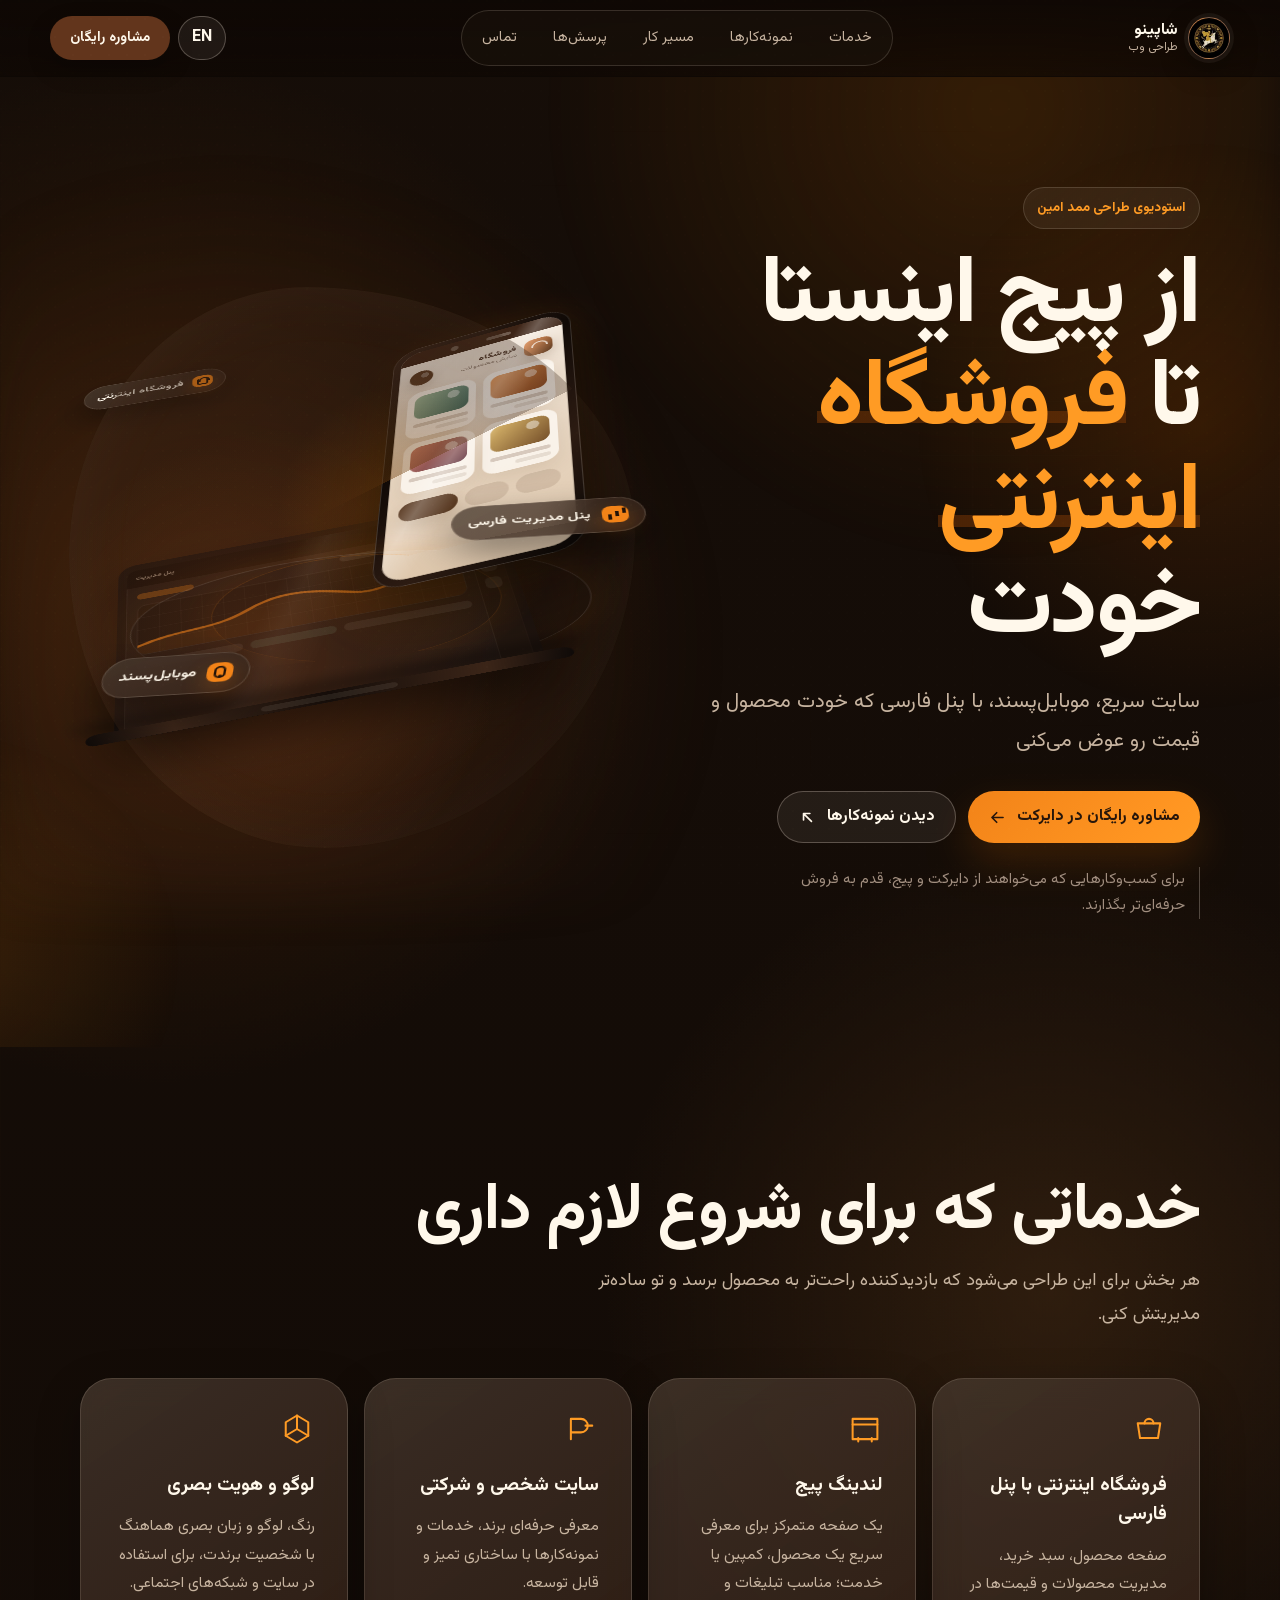
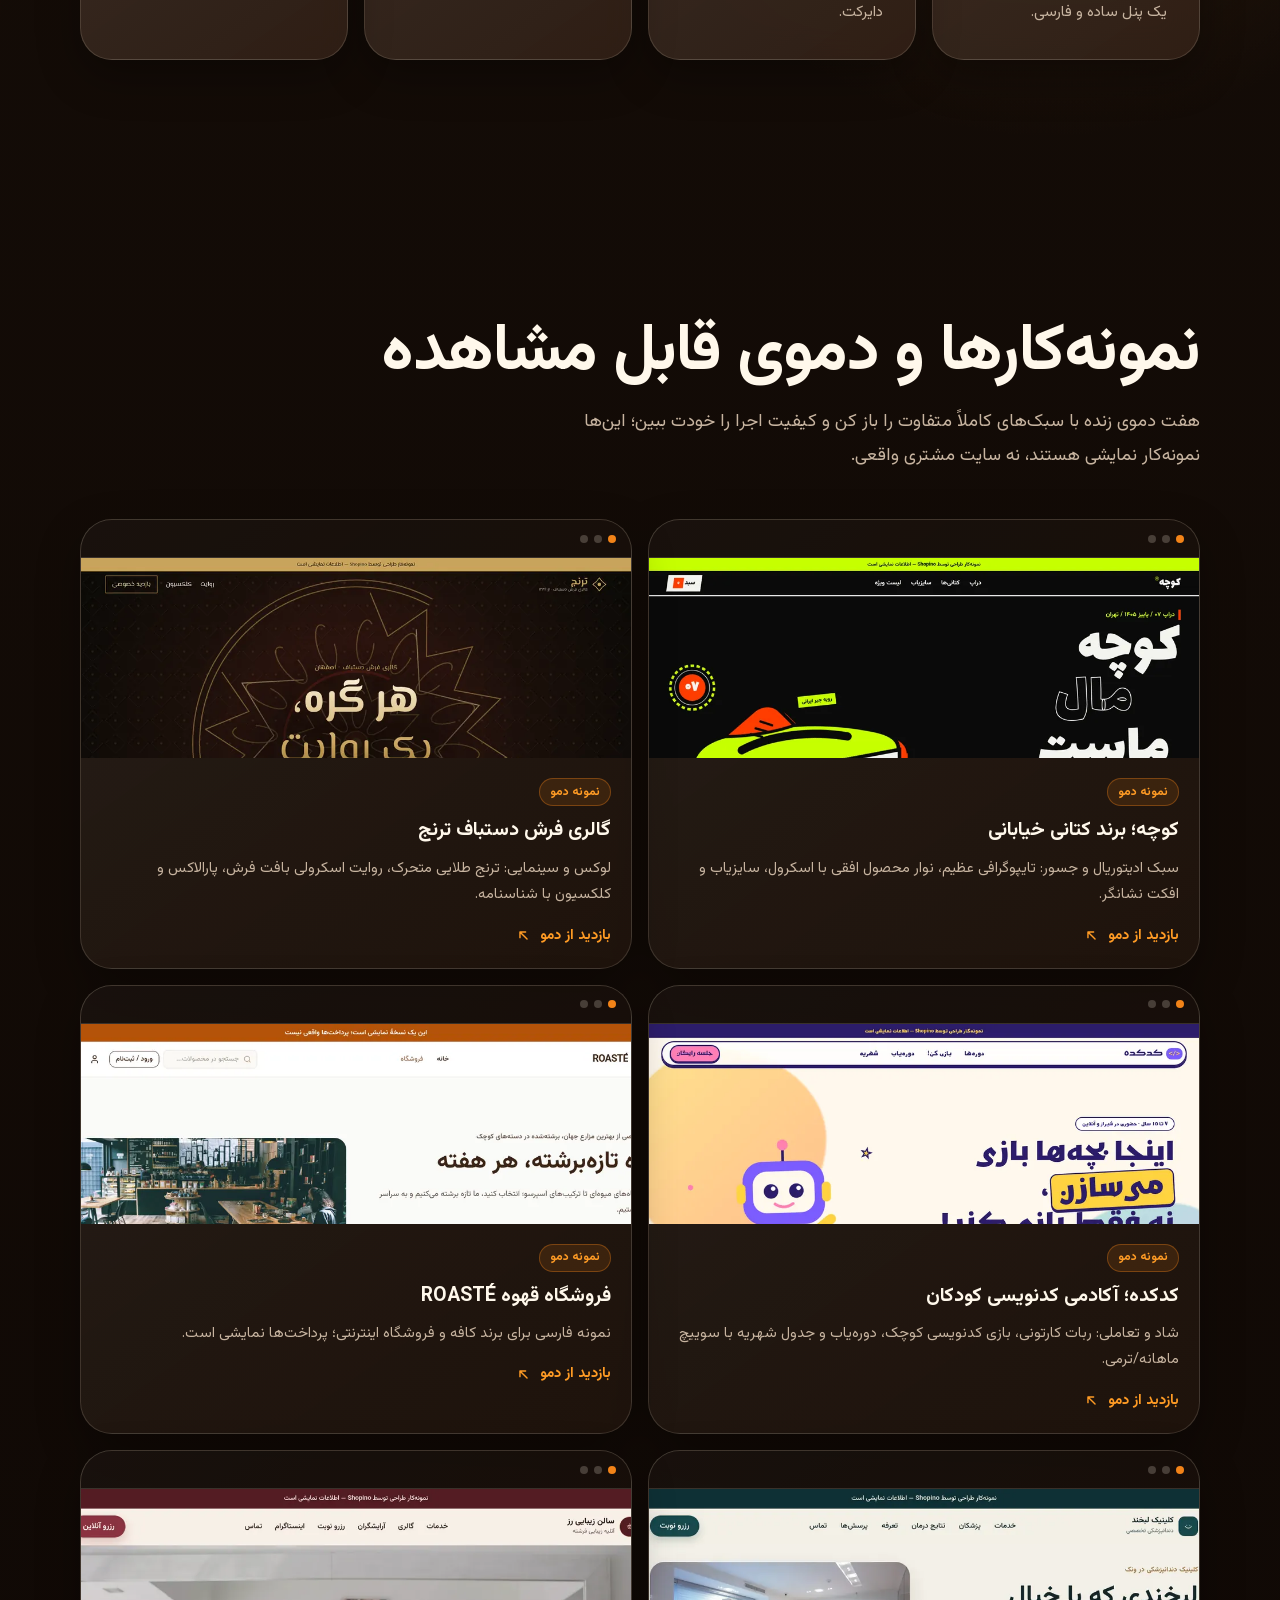
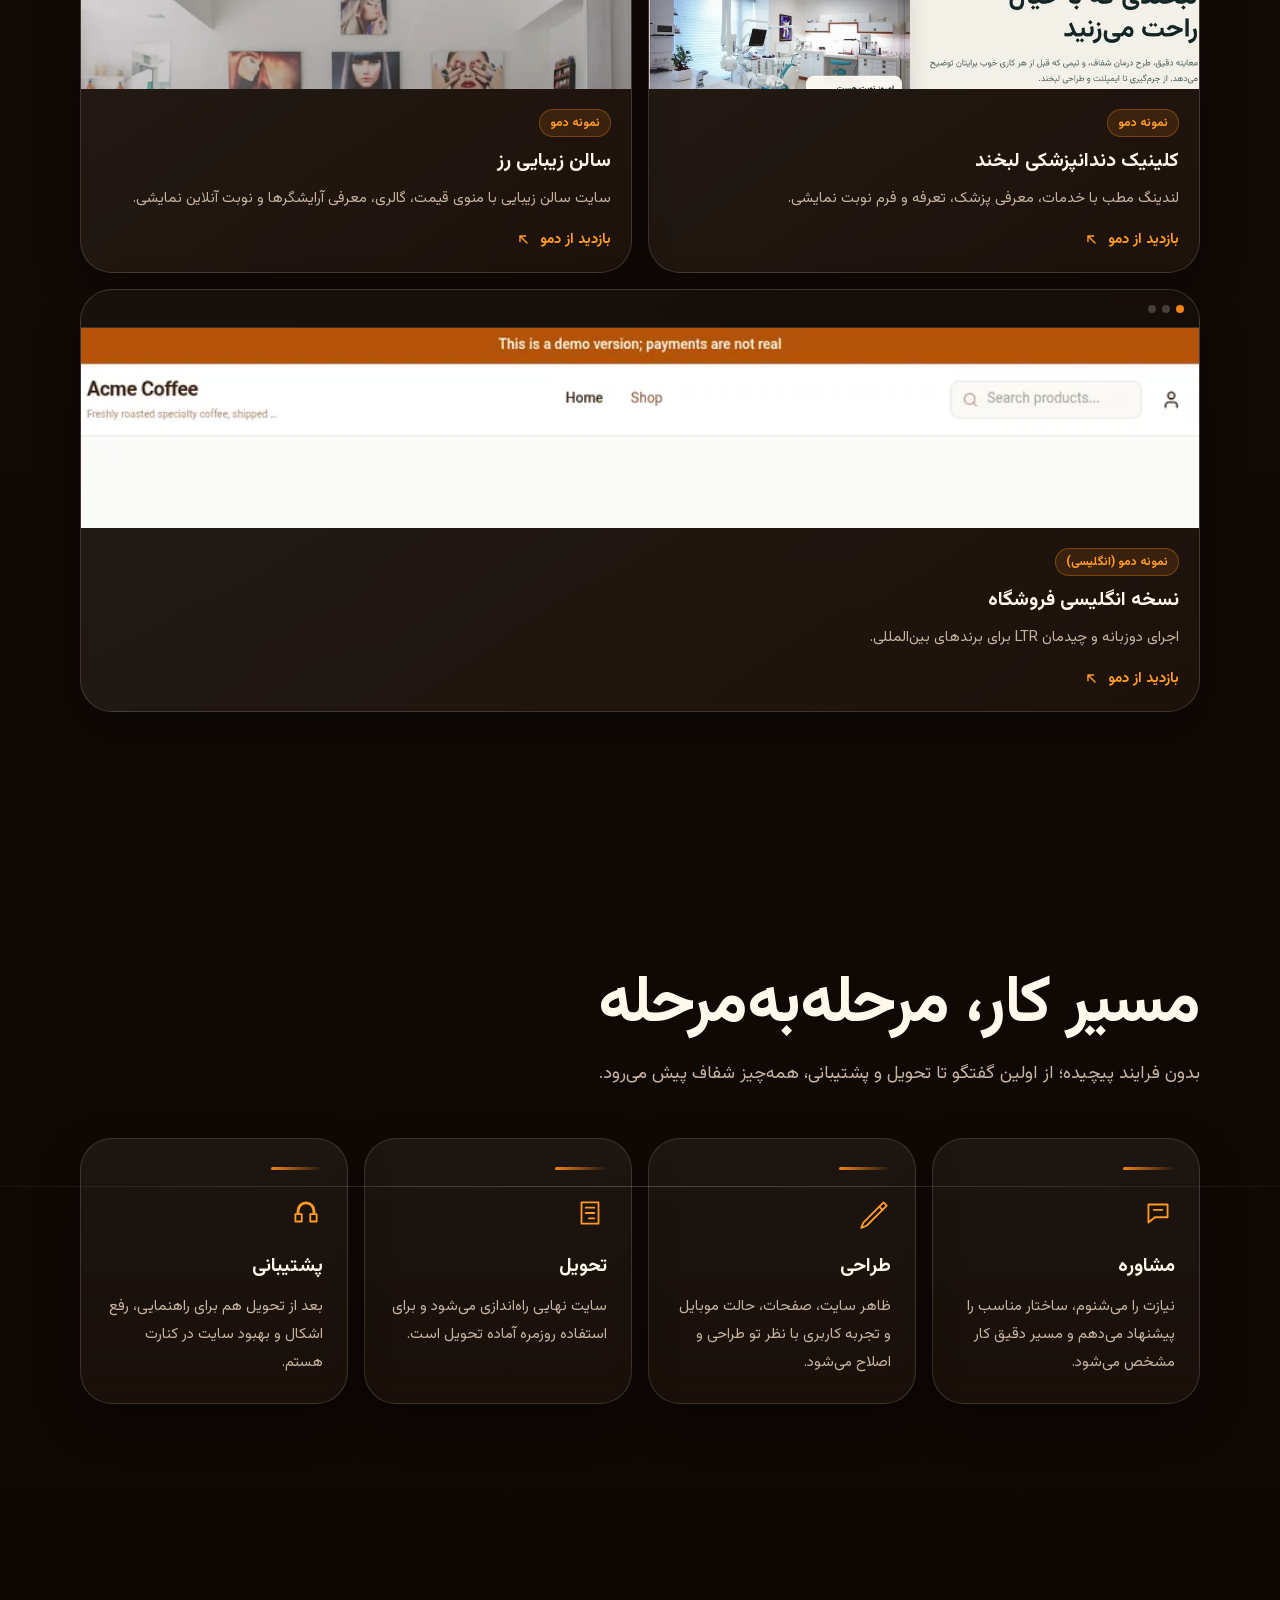
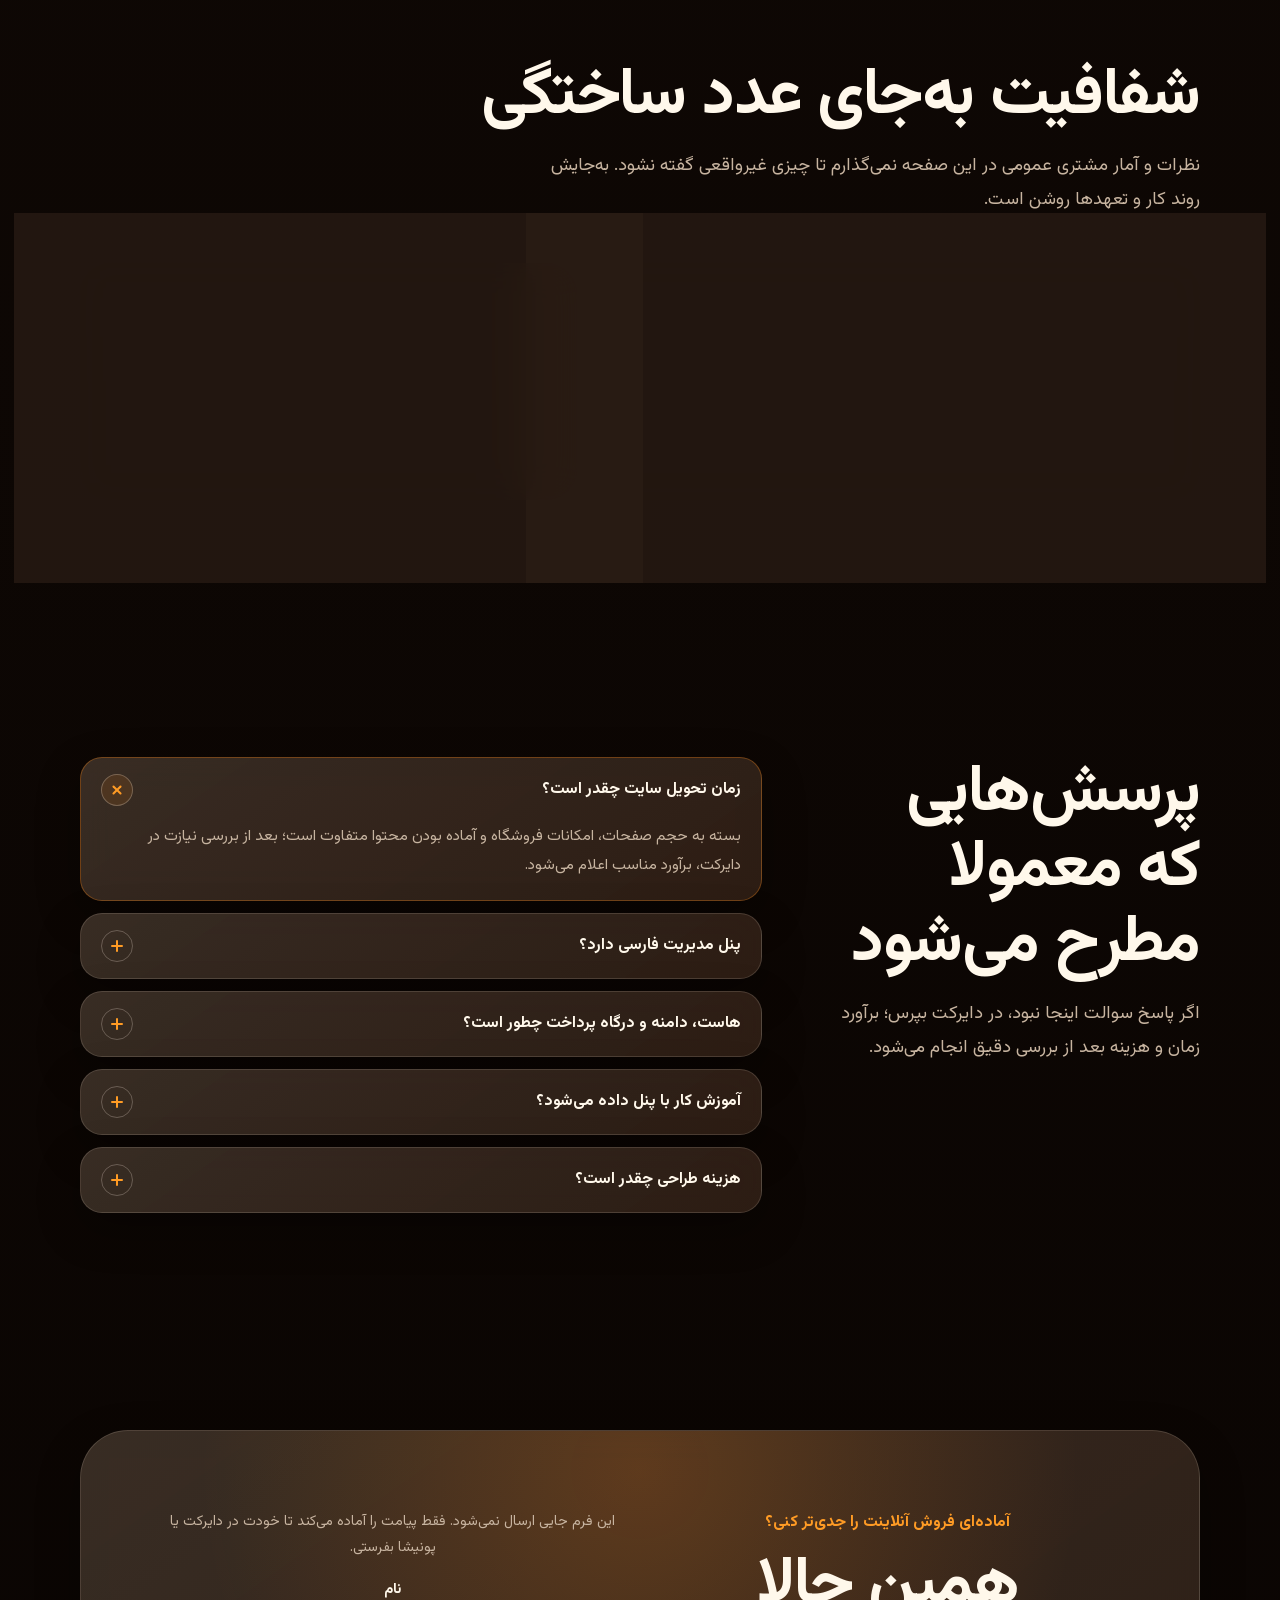
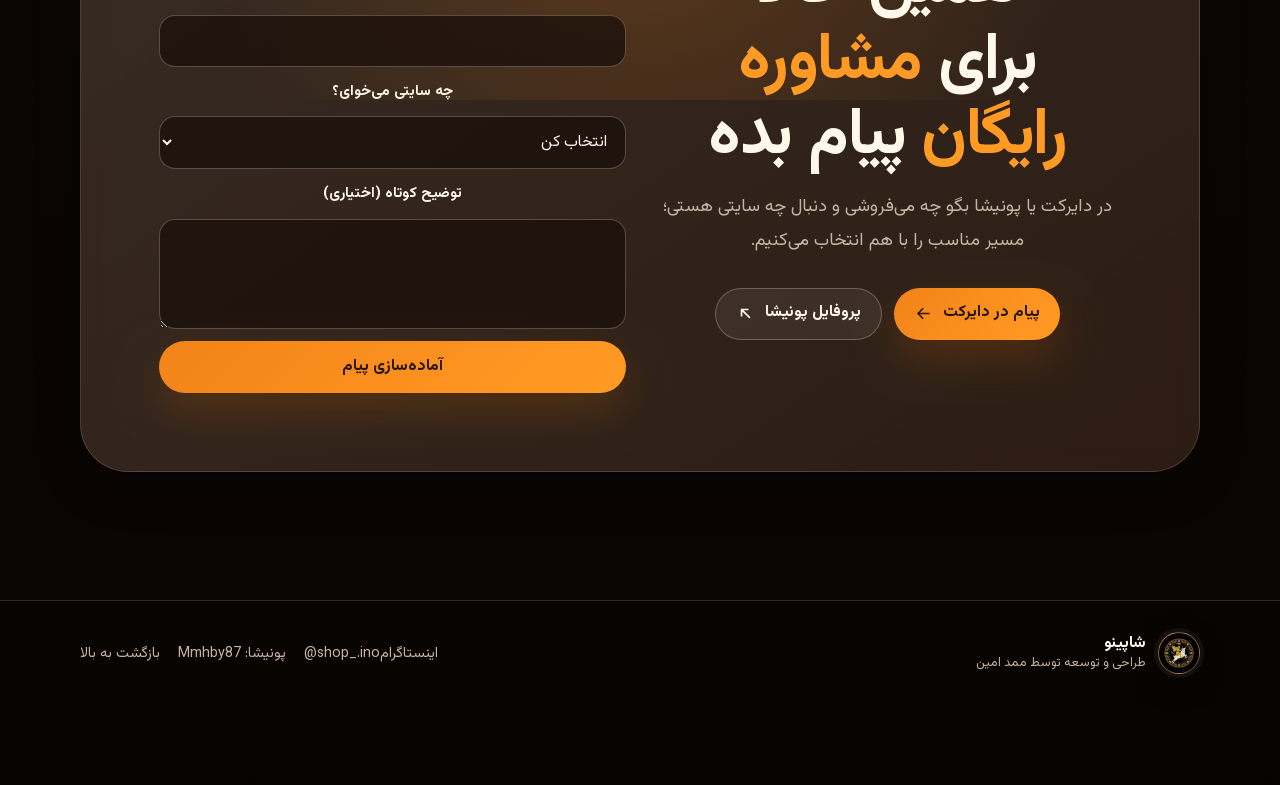
==== commit c1f244cc: "Add 3 new creative demos (Kooche, Toranj, Kidkade) to portfolio" ====
--- a/index.html
+++ b/index.html
@@ -277,11 +277,59 @@
       <div class="container split-heading">
         <div>
           <h2 class="section-title reveal" id="portfolioTitle" data-i18n="portfolioTitle">نمونه‌کارها و دموی قابل مشاهده</h2>
-          <p class="section-lead reveal" data-i18n="portfolioLead">چهار دموی زنده را باز کن و کیفیت اجرا را خودت ببین؛ این‌ها نمونه‌کار نمایشی هستند، نه سایت مشتری واقعی.</p>
+          <p class="section-lead reveal" data-i18n="portfolioLead">هفت دموی زنده با سبک‌های کاملاً متفاوت را باز کن و کیفیت اجرا را خودت ببین؛ این‌ها نمونه‌کار نمایشی هستند، نه سایت مشتری واقعی.</p>
         </div>
       </div>
 
       <div class="container portfolio-grid">
+        <a class="portfolio-card portfolio-live reveal" href="https://mmhby6698-dot.github.io/kooche-streetwear-demo/" target="_blank" rel="noopener noreferrer">
+          <span class="portfolio-browser" aria-hidden="true"><i></i><i></i><i></i></span>
+          <span class="portfolio-art">
+            <picture>
+              <source srcset="./images/portfolio-kooche.webp" type="image/webp">
+              <img src="./images/portfolio-kooche.jpg" alt="پیش‌نمایش برند خیابانی کوچه" width="960" height="600" loading="lazy" decoding="async">
+            </picture>
+          </span>
+          <span class="portfolio-copy">
+            <span class="badge" data-i18n="demoLabel">نمونه دمو</span>
+            <strong data-i18n="demo5Title">کوچه؛ برند کتانی خیابانی</strong>
+            <small data-i18n="demo5Text">سبک ادیتوریال و جسور: تایپوگرافی عظیم، نوار محصول افقی با اسکرول، سایزیاب و افکت نشانگر.</small>
+            <span class="card-link"><span data-i18n="openDemo">بازدید از دمو</span><svg aria-hidden="true" viewBox="0 0 24 24"><path d="M7 17 17 7M9 7h8v8"/></svg></span>
+          </span>
+        </a>
+
+        <a class="portfolio-card portfolio-live reveal" href="https://mmhby6698-dot.github.io/toranj-carpet-demo/" target="_blank" rel="noopener noreferrer" data-reveal-delay="80">
+          <span class="portfolio-browser" aria-hidden="true"><i></i><i></i><i></i></span>
+          <span class="portfolio-art">
+            <picture>
+              <source srcset="./images/portfolio-toranj.webp" type="image/webp">
+              <img src="./images/portfolio-toranj.jpg" alt="پیش‌نمایش گالری فرش ترنج" width="960" height="600" loading="lazy" decoding="async">
+            </picture>
+          </span>
+          <span class="portfolio-copy">
+            <span class="badge" data-i18n="demoLabel">نمونه دمو</span>
+            <strong data-i18n="demo6Title">گالری فرش دستباف ترنج</strong>
+            <small data-i18n="demo6Text">لوکس و سینمایی: ترنج طلایی متحرک، روایت اسکرولی بافت فرش، پارالاکس و کلکسیون با شناسنامه.</small>
+            <span class="card-link"><span data-i18n="openDemo">بازدید از دمو</span><svg aria-hidden="true" viewBox="0 0 24 24"><path d="M7 17 17 7M9 7h8v8"/></svg></span>
+          </span>
+        </a>
+
+        <a class="portfolio-card portfolio-live reveal" href="https://mmhby6698-dot.github.io/kidkade-academy-demo/" target="_blank" rel="noopener noreferrer" data-reveal-delay="160">
+          <span class="portfolio-browser" aria-hidden="true"><i></i><i></i><i></i></span>
+          <span class="portfolio-art">
+            <picture>
+              <source srcset="./images/portfolio-kidkade.webp" type="image/webp">
+              <img src="./images/portfolio-kidkade.jpg" alt="پیش‌نمایش آکادمی کدنویسی کودکان کدکده" width="960" height="600" loading="lazy" decoding="async">
+            </picture>
+          </span>
+          <span class="portfolio-copy">
+            <span class="badge" data-i18n="demoLabel">نمونه دمو</span>
+            <strong data-i18n="demo7Title">کدکده؛ آکادمی کدنویسی کودکان</strong>
+            <small data-i18n="demo7Text">شاد و تعاملی: ربات کارتونی، بازی کدنویسی کوچک، دوره‌یاب و جدول شهریه با سوییچ ماهانه/ترمی.</small>
+            <span class="card-link"><span data-i18n="openDemo">بازدید از دمو</span><svg aria-hidden="true" viewBox="0 0 24 24"><path d="M7 17 17 7M9 7h8v8"/></svg></span>
+          </span>
+        </a>
+
         <a class="portfolio-card portfolio-live reveal" href="https://roaste-demo-68bf.netlify.app" target="_blank" rel="noopener noreferrer">
           <span class="portfolio-browser" aria-hidden="true"><i></i><i></i><i></i></span>
           <span class="portfolio-art">
--- a/src/styles.css
+++ b/src/styles.css
@@ -1630,3 +1630,8 @@
     transform: none;
   }
 }
+
+/* 7 demos: last card spans full row on 2-col layout */
+@media (min-width: 640px) {
+  .portfolio-grid > .portfolio-card:last-child:nth-child(odd) { grid-column: 1 / -1; }
+}
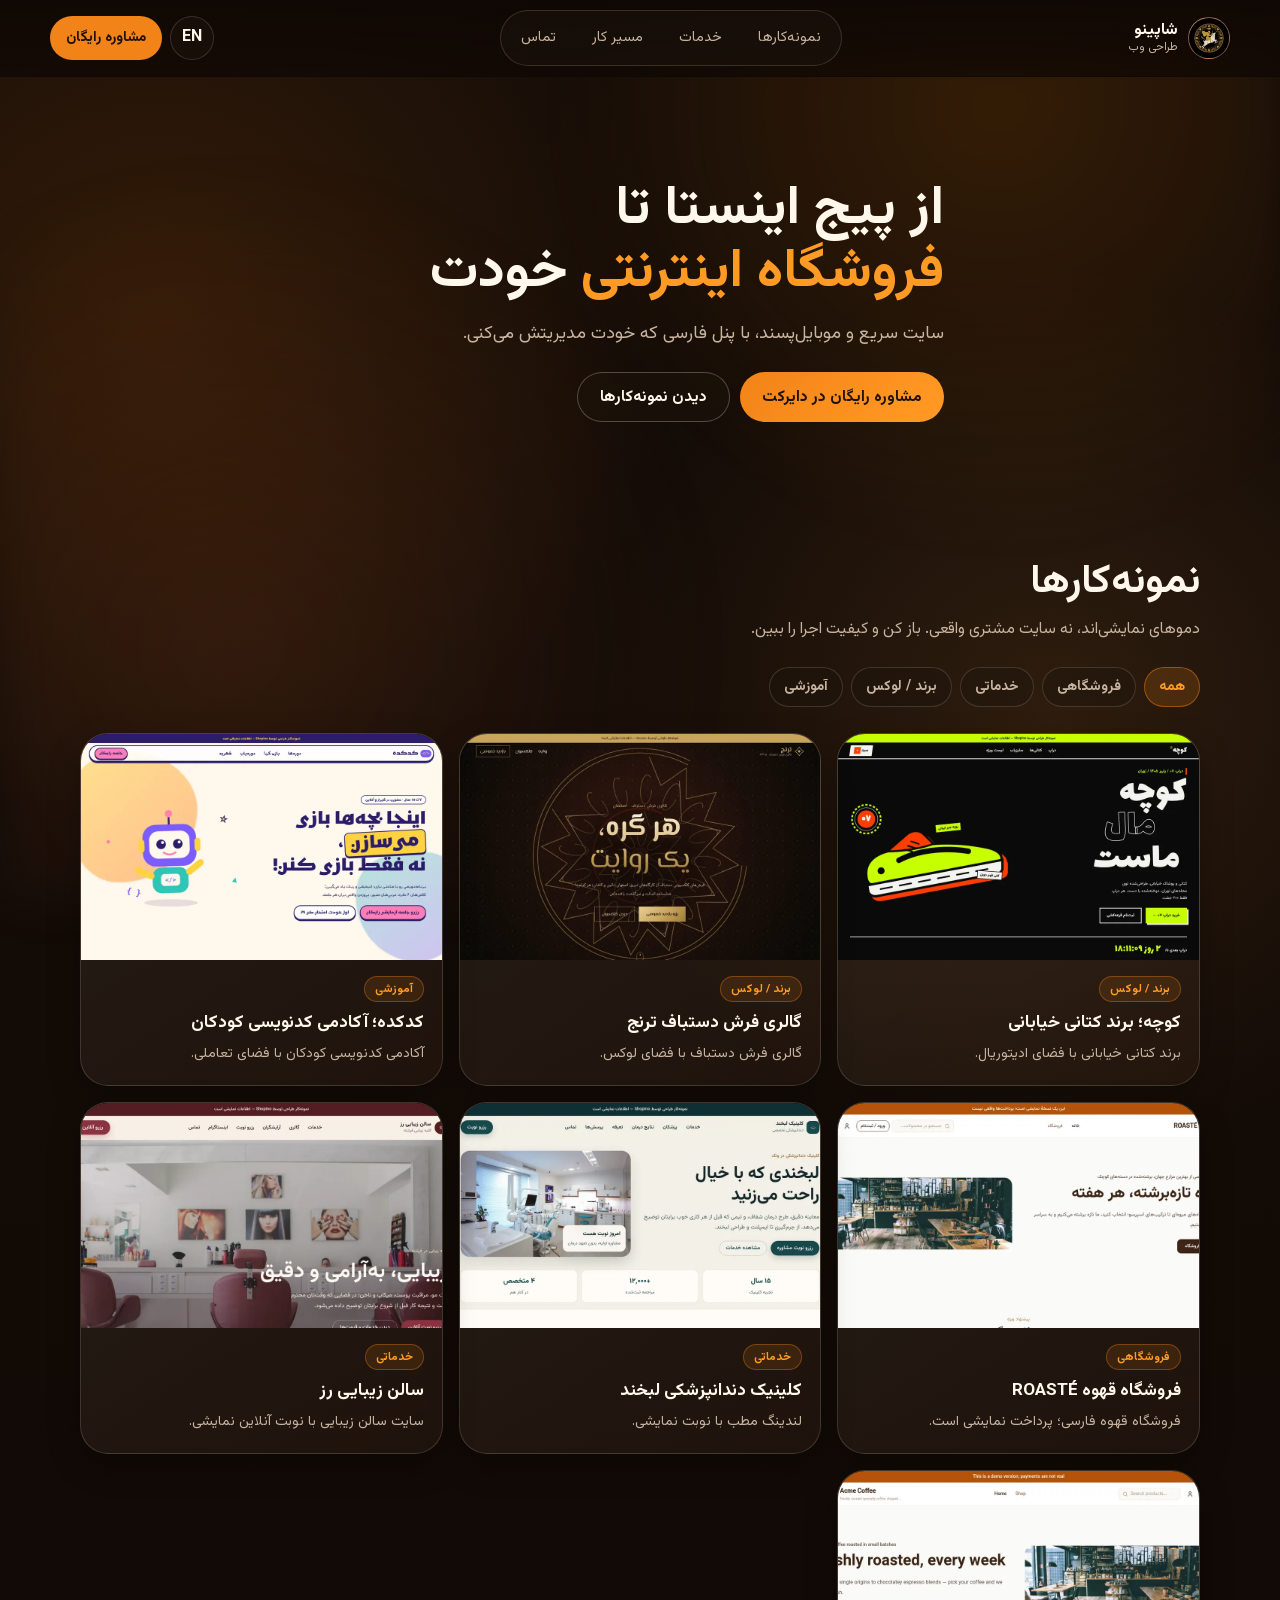
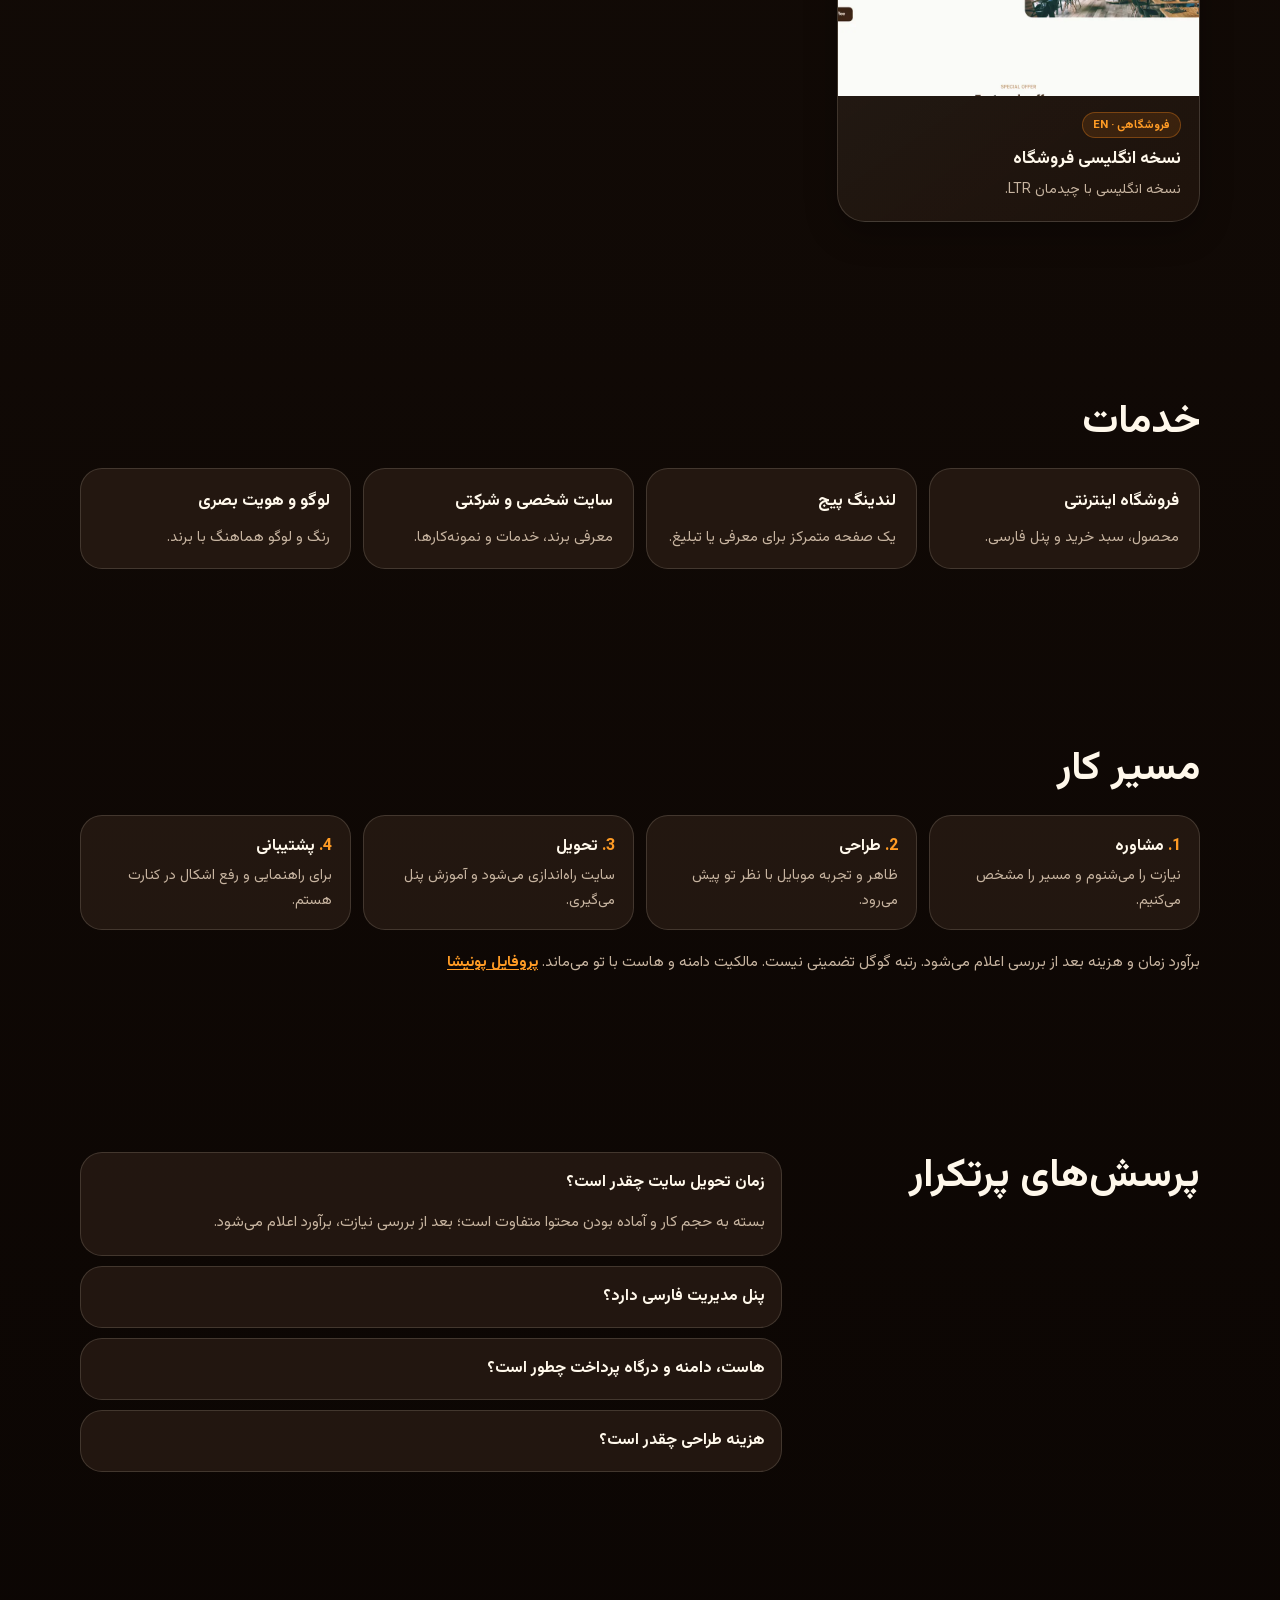
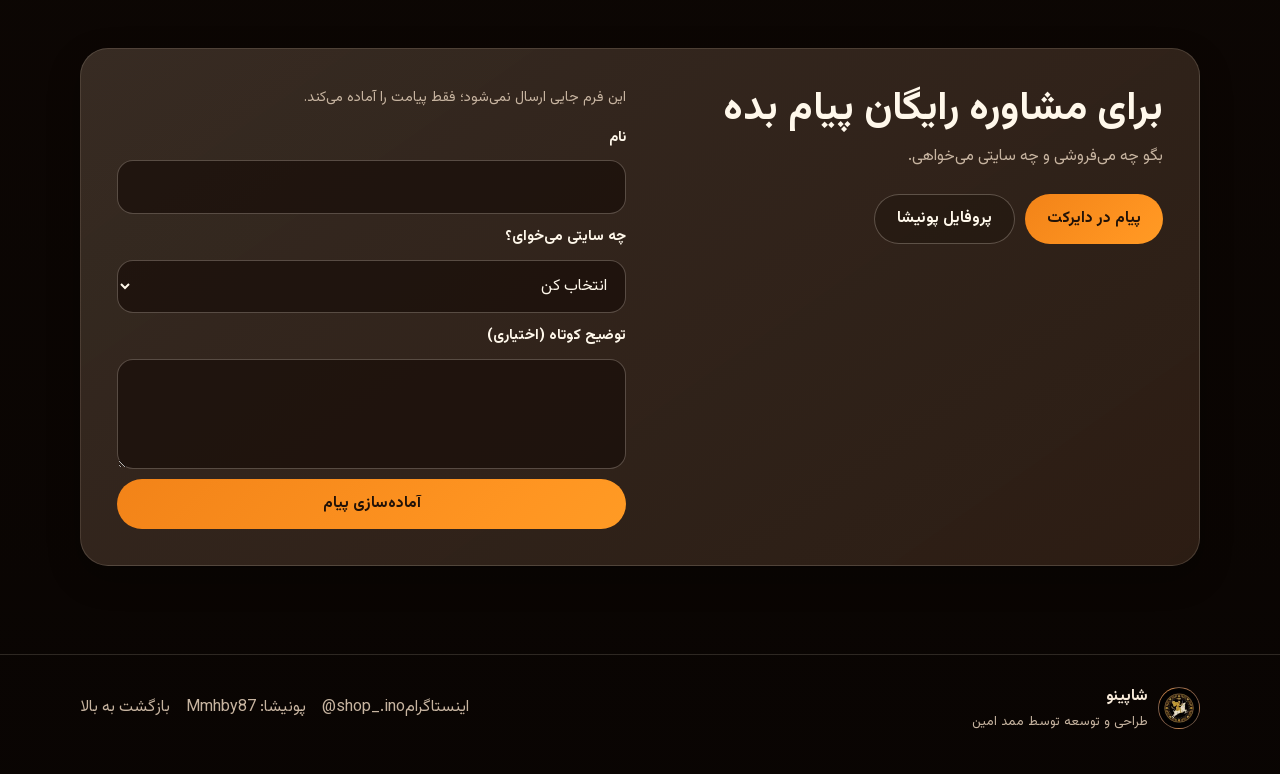
==== commit 7b82a85a: "Simplify the intro site and make the portfolio data-driven. Shorten the hero, place a filterable car" ====
--- a/index.html
+++ b/index.html
@@ -63,48 +63,42 @@
         "publisher": { "@id": "https://mmhby6698-dot.github.io/shopino-web/#business" }
       },
       {
+        "@type": "ItemList",
+        "@id": "https://mmhby6698-dot.github.io/shopino-web/#portfolio",
+        "name": "نمونه‌کارهای شاپینو",
+        "itemListElement": [
+          { "@type": "ListItem", "position": 1, "name": "کوچه؛ برند کتانی خیابانی", "url": "https://mmhby6698-dot.github.io/kooche-streetwear-demo/" },
+          { "@type": "ListItem", "position": 2, "name": "گالری فرش دستباف ترنج", "url": "https://mmhby6698-dot.github.io/toranj-carpet-demo/" },
+          { "@type": "ListItem", "position": 3, "name": "کدکده؛ آکادمی کدنویسی کودکان", "url": "https://mmhby6698-dot.github.io/kidkade-academy-demo/" },
+          { "@type": "ListItem", "position": 4, "name": "فروشگاه قهوه ROASTÉ", "url": "https://roaste-demo-68bf.netlify.app" },
+          { "@type": "ListItem", "position": 5, "name": "کلینیک دندانپزشکی لبخند", "url": "https://labkhand-dental-demo.netlify.app" },
+          { "@type": "ListItem", "position": 6, "name": "سالن زیبایی رز", "url": "https://rose-salon-demo.netlify.app" },
+          { "@type": "ListItem", "position": 7, "name": "نسخه انگلیسی فروشگاه", "url": "https://acme-coffee-en-demo-9e10.netlify.app" }
+        ]
+      },
+      {
         "@type": "FAQPage",
         "@id": "https://mmhby6698-dot.github.io/shopino-web/#faq",
         "mainEntity": [
           {
             "@type": "Question",
             "name": "زمان تحویل سایت چقدر است؟",
-            "acceptedAnswer": {
-              "@type": "Answer",
-              "text": "بسته به حجم صفحات، امکانات فروشگاه و آماده بودن محتوا متفاوت است؛ بعد از بررسی نیازت در دایرکت، برآورد مناسب اعلام می‌شود."
-            }
+            "acceptedAnswer": { "@type": "Answer", "text": "بسته به حجم کار و آماده بودن محتوا متفاوت است؛ بعد از بررسی نیازت، برآورد اعلام می‌شود." }
           },
           {
             "@type": "Question",
             "name": "پنل مدیریت فارسی دارد؟",
-            "acceptedAnswer": {
-              "@type": "Answer",
-              "text": "بله؛ پنل مدیریت فارسی برای افزودن محصول، ویرایش قیمت و توضیحات، مدیریت سفارش‌ها و تغییر محتوای سایت طراحی می‌شود."
-            }
+            "acceptedAnswer": { "@type": "Answer", "text": "بله؛ پنل فارسی برای مدیریت محتوا و محصولات طراحی می‌شود و بعد از تحویل آموزش کار با آن را می‌گیری." }
           },
           {
             "@type": "Question",
             "name": "هاست، دامنه و درگاه پرداخت چطور است؟",
-            "acceptedAnswer": {
-              "@type": "Answer",
-              "text": "هزینه هاست، دامنه و درگاه پرداخت بر عهده خریدار است؛ در انتخاب و راه‌اندازی آن‌ها راهنمایی می‌شوی."
-            }
-          },
-          {
-            "@type": "Question",
-            "name": "آموزش کار با پنل داده می‌شود؟",
-            "acceptedAnswer": {
-              "@type": "Answer",
-              "text": "بله؛ بعد از تحویل، آموزش کار با پنل و مدیریت محصولات انجام می‌شود تا خودت بتوانی سایت را به‌روز کنی."
-            }
+            "acceptedAnswer": { "@type": "Answer", "text": "هزینه هاست، دامنه و درگاه بر عهده خریدار است؛ در انتخاب و راه‌اندازی راهنمایی می‌شوی." }
           },
           {
             "@type": "Question",
             "name": "هزینه طراحی چقدر است؟",
-            "acceptedAnswer": {
-              "@type": "Answer",
-              "text": "قیمت ثابت و عمومی اعلام نمی‌شود؛ بسته به امکانات و حجم کار متفاوت است. استعلام قیمت در دایرکت."
-            }
+            "acceptedAnswer": { "@type": "Answer", "text": "قیمت ثابت و عمومی اعلام نمی‌شود؛ بسته به امکانات و حجم کار متفاوت است. استعلام در دایرکت." }
           }
         ]
       }
@@ -116,7 +110,6 @@
   <a class="skip-link" href="#main">رفتن به محتوا</a>
   <div class="ambient ambient-a" aria-hidden="true"></div>
   <div class="ambient ambient-b" aria-hidden="true"></div>
-  <div class="grain" aria-hidden="true"></div>
 
   <header class="site-header" id="top">
     <div class="header-inner">
@@ -135,10 +128,9 @@
       </a>
 
       <nav class="site-nav" id="siteNav" aria-label="ناوبری اصلی" data-i18n-aria="navAria">
+        <a href="#portfolio" data-i18n="navPortfolio">نمونه‌کارها</a>
         <a href="#services" data-i18n="navServices">خدمات</a>
-        <a href="#portfolio" data-i18n="navPortfolio">نمونه‌کارها</a>
         <a href="#process" data-i18n="navProcess">مسیر کار</a>
-        <a href="#faq" data-i18n="navFaq">پرسش‌ها</a>
         <a href="#contact" data-i18n="navContact">تماس</a>
       </nav>
 
@@ -156,364 +148,125 @@
   </header>
 
   <main id="main">
-    <section class="hero section-pad" aria-labelledby="heroTitle">
-      <div class="hero-noise" aria-hidden="true"></div>
-      <div class="container hero-grid">
-        <div class="hero-copy">
-          <p class="hero-kicker reveal" data-i18n="heroKicker">استودیوی طراحی ممد امین</p>
-          <h1 class="hero-title reveal" id="heroTitle" data-i18n-html="heroTitle">از پیج اینستا تا <span>فروشگاه اینترنتی</span> خودت</h1>
-          <p class="hero-subtitle reveal" data-i18n="heroSubtitle">سایت سریع، موبایل‌پسند، با پنل فارسی که خودت محصول و قیمت رو عوض می‌کنی</p>
-          <div class="hero-actions reveal">
-            <a class="btn btn-primary" href="https://ig.me/m/shop_.ino" target="_blank" rel="noopener noreferrer">
-              <span data-i18n="heroPrimary">مشاوره رایگان در دایرکت</span>
-              <svg aria-hidden="true" viewBox="0 0 24 24"><path d="M19 12H5m0 0 6-6m-6 6 6 6"/></svg>
-            </a>
-            <a class="btn btn-secondary" href="#portfolio">
-              <span data-i18n="heroSecondary">دیدن نمونه‌کارها</span>
-              <svg aria-hidden="true" viewBox="0 0 24 24"><path d="M7 17 17 7M9 7h8v8"/></svg>
-            </a>
-          </div>
-          <div class="hero-note reveal" data-i18n="heroNote">برای کسب‌وکارهایی که می‌خواهند از دایرکت و پیج، قدم به فروش حرفه‌ای‌تر بگذارند.</div>
+    <section class="hero" aria-labelledby="heroTitle">
+      <div class="container hero-copy">
+        <h1 class="hero-title" id="heroTitle" data-i18n-html="heroTitle">از پیج اینستا تا <span>فروشگاه اینترنتی</span> خودت</h1>
+        <p class="hero-subtitle" data-i18n="heroSubtitle">سایت سریع و موبایل‌پسند، با پنل فارسی که خودت مدیریتش می‌کنی.</p>
+        <div class="hero-actions">
+          <a class="btn btn-primary" href="https://ig.me/m/shop_.ino" target="_blank" rel="noopener noreferrer">
+            <span data-i18n="heroPrimary">مشاوره رایگان در دایرکت</span>
+          </a>
+          <a class="btn btn-secondary" href="#portfolio">
+            <span data-i18n="heroSecondary">دیدن نمونه‌کارها</span>
+          </a>
         </div>
-
-        <div class="hero-visual reveal" role="img" aria-label="پیش‌نمایش سه‌بعدی فروشگاه آنلاین و پنل مدیریت" data-i18n-aria="heroVisualAria">
-          <div class="scene-poster" aria-hidden="true"></div>
-          <div class="device-scene" id="deviceScene">
-            <div class="halo halo-one" aria-hidden="true"></div>
-            <div class="halo halo-two" aria-hidden="true"></div>
-
-            <div class="laptop" aria-hidden="true">
-              <div class="laptop-screen">
-                <div class="ui-topbar"><i></i><i></i><i></i><span data-i18n="uiDashboard">پنل مدیریت</span></div>
-                <div class="dashboard-layout">
-                  <aside class="dash-side">
-                    <b></b><b></b><b></b><b></b>
-                  </aside>
-                  <div class="dash-main">
-                    <div class="dash-heading"><span></span><span></span></div>
-                    <div class="dash-chart">
-                      <svg viewBox="0 0 240 96" preserveAspectRatio="none">
-                        <path class="chart-fill" d="M0 80 C35 58 55 76 82 48 S135 36 160 52 205 22 240 32 V96 H0Z"/>
-                        <path class="chart-line" d="M0 80 C35 58 55 76 82 48 S135 36 160 52 205 22 240 32"/>
-                      </svg>
-                    </div>
-                    <div class="dash-rows"><span></span><span></span><span></span></div>
-                  </div>
-                </div>
-              </div>
-              <div class="laptop-base"><span></span></div>
-            </div>
-
-            <div class="phone" aria-hidden="true">
-              <div class="phone-frame">
-                <div class="phone-screen">
-                  <div class="phone-status"><span></span><span></span></div>
-                  <div class="store-header">
-                    <div class="store-mark"></div>
-                    <div><strong data-i18n="uiStore">فروشگاه</strong><small data-i18n="uiStoreSub">نمایش محصولات</small></div>
-                    <span class="cart-dot"></span>
-                  </div>
-                  <div class="product-grid">
-                    <div class="product-tile"><i></i><span></span><b></b></div>
-                    <div class="product-tile"><i></i><span></span><b></b></div>
-                    <div class="product-tile"><i></i><span></span><b></b></div>
-                    <div class="product-tile"><i></i><span></span><b></b></div>
-                  </div>
-                  <div class="store-footer"><span></span><span></span><span></span></div>
-                </div>
-              </div>
-            </div>
-
-            <div class="float-card float-card-a glass-panel" aria-hidden="true">
-              <span class="float-icon store-icon"></span>
-              <span data-i18n="floatStore">فروشگاه اینترنتی</span>
-            </div>
-            <div class="float-card float-card-b glass-panel" aria-hidden="true">
-              <span class="float-icon panel-icon"></span>
-              <span data-i18n="floatPanel">پنل مدیریت فارسی</span>
-            </div>
-            <div class="float-card float-card-c glass-panel" aria-hidden="true">
-              <span class="float-icon mobile-icon"></span>
-              <span data-i18n="floatMobile">موبایل‌پسند</span>
-            </div>
-          </div>
-        </div>
+      </div>
+    </section>
+
+    <section class="portfolio section-pad" id="portfolio" aria-labelledby="portfolioTitle">
+      <div class="container section-head">
+        <h2 class="section-title" id="portfolioTitle" data-i18n="portfolioTitle">نمونه‌کارها</h2>
+        <p class="section-lead" data-i18n="portfolioLead">دموهای نمایشی‌اند، نه سایت مشتری واقعی. باز کن و کیفیت اجرا را ببین.</p>
+      </div>
+      <div class="container">
+        <div class="filters" id="portfolioFilters" role="group" aria-label="فیلتر نمونه‌کارها" data-i18n-aria="filterAria"></div>
+        <div class="portfolio-grid" id="portfolioGrid"></div>
+        <button class="btn btn-secondary portfolio-more" id="portfolioMore" type="button" hidden data-i18n="showMore">نمایش بیشتر</button>
+        <noscript>
+          <ul class="noscript-list">
+            <li><a href="https://mmhby6698-dot.github.io/kooche-streetwear-demo/">کوچه؛ برند کتانی خیابانی</a></li>
+            <li><a href="https://mmhby6698-dot.github.io/toranj-carpet-demo/">گالری فرش دستباف ترنج</a></li>
+            <li><a href="https://mmhby6698-dot.github.io/kidkade-academy-demo/">کدکده؛ آکادمی کدنویسی کودکان</a></li>
+            <li><a href="https://roaste-demo-68bf.netlify.app">فروشگاه قهوه ROASTÉ</a></li>
+            <li><a href="https://labkhand-dental-demo.netlify.app">کلینیک دندانپزشکی لبخند</a></li>
+            <li><a href="https://rose-salon-demo.netlify.app">سالن زیبایی رز</a></li>
+            <li><a href="https://acme-coffee-en-demo-9e10.netlify.app">نسخه انگلیسی فروشگاه</a></li>
+          </ul>
+        </noscript>
       </div>
     </section>
 
     <section class="services section-pad" id="services" aria-labelledby="servicesTitle">
-      <div class="container split-heading">
-        <div>
-          <h2 class="section-title reveal" id="servicesTitle" data-i18n="servicesTitle">خدماتی که برای شروع لازم داری</h2>
-          <p class="section-lead reveal" data-i18n="servicesLead">هر بخش برای این طراحی می‌شود که بازدیدکننده راحت‌تر به محصول برسد و تو ساده‌تر مدیریتش کنی.</p>
-        </div>
-      </div>
-
+      <div class="container section-head">
+        <h2 class="section-title" id="servicesTitle" data-i18n="servicesTitle">خدمات</h2>
+      </div>
       <div class="container service-grid">
-        <article class="service-card glass-panel reveal">
-          <svg class="service-icon" aria-hidden="true" viewBox="0 0 32 32"><path d="M6 11h20l-2 13H8L6 11Z"/><path d="M12 11a4 4 0 0 1 8 0"/></svg>
-          <h3 data-i18n="service1Title">فروشگاه اینترنتی با پنل فارسی</h3>
-          <p data-i18n="service1Text">صفحه محصول، سبد خرید، مدیریت محصولات و قیمت‌ها در یک پنل ساده و فارسی.</p>
+        <article class="service-card">
+          <h3 data-i18n="service1Title">فروشگاه اینترنتی</h3>
+          <p data-i18n="service1Text">محصول، سبد خرید و پنل فارسی.</p>
         </article>
-        <article class="service-card glass-panel reveal" data-reveal-delay="70">
-          <svg class="service-icon" aria-hidden="true" viewBox="0 0 32 32"><path d="M5 7h22v18H5z"/><path d="M5 12h22M10 24v3m12-3v3"/></svg>
+        <article class="service-card">
           <h3 data-i18n="service2Title">لندینگ پیج</h3>
-          <p data-i18n="service2Text">یک صفحه متمرکز برای معرفی سریع یک محصول، کمپین یا خدمت؛ مناسب تبلیغات و دایرکت.</p>
+          <p data-i18n="service2Text">یک صفحه متمرکز برای معرفی یا تبلیغ.</p>
         </article>
-        <article class="service-card glass-panel reveal" data-reveal-delay="140">
-          <svg class="service-icon" aria-hidden="true" viewBox="0 0 32 32"><path d="M7 25V7h9a6 6 0 0 1 0 12H7"/><path d="M20 13h6"/></svg>
+        <article class="service-card">
           <h3 data-i18n="service3Title">سایت شخصی و شرکتی</h3>
-          <p data-i18n="service3Text">معرفی حرفه‌ای برند، خدمات و نمونه‌کارها با ساختاری تمیز و قابل توسعه.</p>
+          <p data-i18n="service3Text">معرفی برند، خدمات و نمونه‌کارها.</p>
         </article>
-        <article class="service-card glass-panel reveal" data-reveal-delay="210">
-          <svg class="service-icon" aria-hidden="true" viewBox="0 0 32 32"><path d="M16 4l10 6v12l-10 6-10-6V10l10-6Z"/><path d="M16 4v12m0 0 10 6m-10-6L6 22"/></svg>
+        <article class="service-card">
           <h3 data-i18n="service4Title">لوگو و هویت بصری</h3>
-          <p data-i18n="service4Text">رنگ، لوگو و زبان بصری هماهنگ با شخصیت برندت، برای استفاده در سایت و شبکه‌های اجتماعی.</p>
+          <p data-i18n="service4Text">رنگ و لوگو هماهنگ با برند.</p>
         </article>
       </div>
     </section>
 
-    <section class="portfolio section-pad" id="portfolio" aria-labelledby="portfolioTitle">
-      <div class="container split-heading">
-        <div>
-          <h2 class="section-title reveal" id="portfolioTitle" data-i18n="portfolioTitle">نمونه‌کارها و دموی قابل مشاهده</h2>
-          <p class="section-lead reveal" data-i18n="portfolioLead">هفت دموی زنده با سبک‌های کاملاً متفاوت را باز کن و کیفیت اجرا را خودت ببین؛ این‌ها نمونه‌کار نمایشی هستند، نه سایت مشتری واقعی.</p>
-        </div>
-      </div>
-
-      <div class="container portfolio-grid">
-        <a class="portfolio-card portfolio-live reveal" href="https://mmhby6698-dot.github.io/kooche-streetwear-demo/" target="_blank" rel="noopener noreferrer">
-          <span class="portfolio-browser" aria-hidden="true"><i></i><i></i><i></i></span>
-          <span class="portfolio-art">
-            <picture>
-              <source srcset="./images/portfolio-kooche.webp" type="image/webp">
-              <img src="./images/portfolio-kooche.jpg" alt="پیش‌نمایش برند خیابانی کوچه" width="960" height="600" loading="lazy" decoding="async">
-            </picture>
-          </span>
-          <span class="portfolio-copy">
-            <span class="badge" data-i18n="demoLabel">نمونه دمو</span>
-            <strong data-i18n="demo5Title">کوچه؛ برند کتانی خیابانی</strong>
-            <small data-i18n="demo5Text">سبک ادیتوریال و جسور: تایپوگرافی عظیم، نوار محصول افقی با اسکرول، سایزیاب و افکت نشانگر.</small>
-            <span class="card-link"><span data-i18n="openDemo">بازدید از دمو</span><svg aria-hidden="true" viewBox="0 0 24 24"><path d="M7 17 17 7M9 7h8v8"/></svg></span>
-          </span>
-        </a>
-
-        <a class="portfolio-card portfolio-live reveal" href="https://mmhby6698-dot.github.io/toranj-carpet-demo/" target="_blank" rel="noopener noreferrer" data-reveal-delay="80">
-          <span class="portfolio-browser" aria-hidden="true"><i></i><i></i><i></i></span>
-          <span class="portfolio-art">
-            <picture>
-              <source srcset="./images/portfolio-toranj.webp" type="image/webp">
-              <img src="./images/portfolio-toranj.jpg" alt="پیش‌نمایش گالری فرش ترنج" width="960" height="600" loading="lazy" decoding="async">
-            </picture>
-          </span>
-          <span class="portfolio-copy">
-            <span class="badge" data-i18n="demoLabel">نمونه دمو</span>
-            <strong data-i18n="demo6Title">گالری فرش دستباف ترنج</strong>
-            <small data-i18n="demo6Text">لوکس و سینمایی: ترنج طلایی متحرک، روایت اسکرولی بافت فرش، پارالاکس و کلکسیون با شناسنامه.</small>
-            <span class="card-link"><span data-i18n="openDemo">بازدید از دمو</span><svg aria-hidden="true" viewBox="0 0 24 24"><path d="M7 17 17 7M9 7h8v8"/></svg></span>
-          </span>
-        </a>
-
-        <a class="portfolio-card portfolio-live reveal" href="https://mmhby6698-dot.github.io/kidkade-academy-demo/" target="_blank" rel="noopener noreferrer" data-reveal-delay="160">
-          <span class="portfolio-browser" aria-hidden="true"><i></i><i></i><i></i></span>
-          <span class="portfolio-art">
-            <picture>
-              <source srcset="./images/portfolio-kidkade.webp" type="image/webp">
-              <img src="./images/portfolio-kidkade.jpg" alt="پیش‌نمایش آکادمی کدنویسی کودکان کدکده" width="960" height="600" loading="lazy" decoding="async">
-            </picture>
-          </span>
-          <span class="portfolio-copy">
-            <span class="badge" data-i18n="demoLabel">نمونه دمو</span>
-            <strong data-i18n="demo7Title">کدکده؛ آکادمی کدنویسی کودکان</strong>
-            <small data-i18n="demo7Text">شاد و تعاملی: ربات کارتونی، بازی کدنویسی کوچک، دوره‌یاب و جدول شهریه با سوییچ ماهانه/ترمی.</small>
-            <span class="card-link"><span data-i18n="openDemo">بازدید از دمو</span><svg aria-hidden="true" viewBox="0 0 24 24"><path d="M7 17 17 7M9 7h8v8"/></svg></span>
-          </span>
-        </a>
-
-        <a class="portfolio-card portfolio-live reveal" href="https://roaste-demo-68bf.netlify.app" target="_blank" rel="noopener noreferrer">
-          <span class="portfolio-browser" aria-hidden="true"><i></i><i></i><i></i></span>
-          <span class="portfolio-art">
-            <picture>
-              <source srcset="./images/portfolio-roaste.webp" type="image/webp">
-              <img src="./images/portfolio-roaste.jpg" alt="پیش‌نمایش فروشگاه قهوه ROASTÉ" width="960" height="600" loading="lazy" decoding="async">
-            </picture>
-          </span>
-          <span class="portfolio-copy">
-            <span class="badge" data-i18n="demoLabel">نمونه دمو</span>
-            <strong data-i18n="demo1Title">فروشگاه قهوه ROASTÉ</strong>
-            <small data-i18n="demo1Text">نمونه فارسی برای برند کافه و فروشگاه اینترنتی؛ پرداخت‌ها نمایشی است.</small>
-            <span class="card-link"><span data-i18n="openDemo">بازدید از دمو</span><svg aria-hidden="true" viewBox="0 0 24 24"><path d="M7 17 17 7M9 7h8v8"/></svg></span>
-          </span>
-        </a>
-
-        <a class="portfolio-card portfolio-live reveal" href="https://labkhand-dental-demo.netlify.app" target="_blank" rel="noopener noreferrer" data-reveal-delay="80">
-          <span class="portfolio-browser" aria-hidden="true"><i></i><i></i><i></i></span>
-          <span class="portfolio-art">
-            <picture>
-              <source srcset="./images/portfolio-labkhand.webp" type="image/webp">
-              <img src="./images/portfolio-labkhand.jpg" alt="پیش‌نمایش کلینیک دندانپزشکی لبخند" width="960" height="600" loading="lazy" decoding="async">
-            </picture>
-          </span>
-          <span class="portfolio-copy">
-            <span class="badge" data-i18n="demoLabel">نمونه دمو</span>
-            <strong data-i18n="demo2Title">کلینیک دندانپزشکی لبخند</strong>
-            <small data-i18n="demo2Text">لندینگ مطب با خدمات، معرفی پزشک، تعرفه و فرم نوبت نمایشی.</small>
-            <span class="card-link"><span data-i18n="openDemo">بازدید از دمو</span><svg aria-hidden="true" viewBox="0 0 24 24"><path d="M7 17 17 7M9 7h8v8"/></svg></span>
-          </span>
-        </a>
-
-        <a class="portfolio-card portfolio-live reveal" href="https://rose-salon-demo.netlify.app" target="_blank" rel="noopener noreferrer" data-reveal-delay="160">
-          <span class="portfolio-browser" aria-hidden="true"><i></i><i></i><i></i></span>
-          <span class="portfolio-art">
-            <picture>
-              <source srcset="./images/portfolio-rose.webp" type="image/webp">
-              <img src="./images/portfolio-rose.jpg" alt="پیش‌نمایش سالن زیبایی رز" width="960" height="600" loading="lazy" decoding="async">
-            </picture>
-          </span>
-          <span class="portfolio-copy">
-            <span class="badge" data-i18n="demoLabel">نمونه دمو</span>
-            <strong data-i18n="demo3Title">سالن زیبایی رز</strong>
-            <small data-i18n="demo3Text">سایت سالن زیبایی با منوی قیمت، گالری، معرفی آرایشگرها و نوبت آنلاین نمایشی.</small>
-            <span class="card-link"><span data-i18n="openDemo">بازدید از دمو</span><svg aria-hidden="true" viewBox="0 0 24 24"><path d="M7 17 17 7M9 7h8v8"/></svg></span>
-          </span>
-        </a>
-
-        <a class="portfolio-card portfolio-live reveal" href="https://acme-coffee-en-demo-9e10.netlify.app" target="_blank" rel="noopener noreferrer" data-reveal-delay="240">
-          <span class="portfolio-browser" aria-hidden="true"><i></i><i></i><i></i></span>
-          <span class="portfolio-art">
-            <picture>
-              <source srcset="./images/portfolio-roaste-en.webp" type="image/webp">
-              <img src="./images/portfolio-roaste-en.jpg" alt="Preview of the English ROASTÉ store demo" width="960" height="600" loading="lazy" decoding="async">
-            </picture>
-          </span>
-          <span class="portfolio-copy">
-            <span class="badge" data-i18n="demoLabelEn">نمونه دمو (انگلیسی)</span>
-            <strong data-i18n="demo4Title">نسخه انگلیسی فروشگاه</strong>
-            <small data-i18n="demo4Text">اجرای دوزبانه و چیدمان LTR برای برندهای بین‌المللی.</small>
-            <span class="card-link"><span data-i18n="openDemo">بازدید از دمو</span><svg aria-hidden="true" viewBox="0 0 24 24"><path d="M7 17 17 7M9 7h8v8"/></svg></span>
-          </span>
-        </a>
-      </div>
-    </section>
-
     <section class="process section-pad" id="process" aria-labelledby="processTitle">
-      <div class="container split-heading">
-        <div>
-          <h2 class="section-title reveal" id="processTitle" data-i18n="processTitle">مسیر کار، مرحله‌به‌مرحله</h2>
-          <p class="section-lead reveal" data-i18n="processLead">بدون فرایند پیچیده؛ از اولین گفتگو تا تحویل و پشتیبانی، همه‌چیز شفاف پیش می‌رود.</p>
-        </div>
-      </div>
-
-      <div class="container process-grid">
-        <article class="process-step reveal">
-          <span class="process-line" aria-hidden="true"></span>
-          <svg class="process-icon" aria-hidden="true" viewBox="0 0 32 32"><path d="M7 8h18v12H13l-6 5V8Z"/><path d="M12 13h8"/></svg>
-          <h3 data-i18n="step1Title">مشاوره</h3>
-          <p data-i18n="step1Text">نیازت را می‌شنوم، ساختار مناسب را پیشنهاد می‌دهم و مسیر دقیق کار مشخص می‌شود.</p>
-        </article>
-        <article class="process-step reveal" data-reveal-delay="80">
-          <span class="process-line" aria-hidden="true"></span>
-          <svg class="process-icon" aria-hidden="true" viewBox="0 0 32 32"><path d="M6 25 25 6l3 3-19 19-5 2 2-5Z"/><path d="M21 10l3 3"/></svg>
-          <h3 data-i18n="step2Title">طراحی</h3>
-          <p data-i18n="step2Text">ظاهر سایت، صفحات، حالت موبایل و تجربه کاربری با نظر تو طراحی و اصلاح می‌شود.</p>
-        </article>
-        <article class="process-step reveal" data-reveal-delay="160">
-          <span class="process-line" aria-hidden="true"></span>
-          <svg class="process-icon" aria-hidden="true" viewBox="0 0 32 32"><path d="M8 6h16v20H8z"/><path d="M12 11h8m-8 5h8m-5 5h5"/></svg>
-          <h3 data-i18n="step3Title">تحویل</h3>
-          <p data-i18n="step3Text">سایت نهایی راه‌اندازی می‌شود و برای استفاده روزمره آماده تحویل است.</p>
-        </article>
-        <article class="process-step reveal" data-reveal-delay="240">
-          <span class="process-line" aria-hidden="true"></span>
-          <svg class="process-icon" aria-hidden="true" viewBox="0 0 32 32"><path d="M16 6a8 8 0 0 0-8 8v3H6v7h6v-7H9v-3a7 7 0 0 1 14 0v3h-3v7h6v-7h-2v-3a8 8 0 0 0-8-8Z"/></svg>
-          <h3 data-i18n="step4Title">پشتیبانی</h3>
-          <p data-i18n="step4Text">بعد از تحویل هم برای راهنمایی، رفع اشکال و بهبود سایت در کنارت هستم.</p>
-        </article>
-      </div>
-    </section>
-
-    <section class="trust section-pad" id="trust" aria-labelledby="trustTitle">
-      <div class="container split-heading">
-        <div>
-          <h2 class="section-title reveal" id="trustTitle" data-i18n="trustTitle">شفافیت به‌جای عدد ساختگی</h2>
-          <p class="section-lead reveal" data-i18n="trustLead">نظرات و آمار مشتری عمومی در این صفحه نمی‌گذارم تا چیزی غیرواقعی گفته نشود. به‌جایش روند کار و تعهدها روشن است.</p>
-        </div>
-      </div>
-      <div class="container trust-grid">
-        <article class="trust-card glass-panel reveal">
-          <h3 data-i18n="trustListTitle">آنچه می‌توانی رویش حساب کنی</h3>
-          <ul>
-            <li data-i18n="trust1">برآورد زمان و هزینه بعد از بررسی دقیق نیازت اعلام می‌شود؛ قیمت ثابت عمومی ندارم.</li>
-            <li data-i18n="trust2">رتبه اول گوگل یا نتیجه سئوی تضمینی وعده داده نمی‌شود.</li>
-            <li data-i18n="trust3">مالکیت دامنه، هاست و حساب‌ها با تو می‌ماند.</li>
-            <li data-i18n="trust4">بعد از تحویل، آموزش کار با پنل انجام می‌شود.</li>
-          </ul>
-        </article>
-        <article class="trust-card glass-panel reveal" data-reveal-delay="80">
-          <h3 data-i18n="trustProfileTitle">پروفایل کاری</h3>
-          <p data-i18n="trustProfileText">اگر می‌خواهی سابقه و نمونه‌کارها را در پونیشا هم ببینی، پروفایل من اینجاست.</p>
-          <a class="trust-link" href="https://ponisha.ir/profile/Mmhby87" target="_blank" rel="noopener noreferrer">
-            <span data-i18n="trustPonisha">مشاهده پروفایل پونیشا</span>
-            <svg aria-hidden="true" viewBox="0 0 24 24" width="17" height="17" fill="none" stroke="currentColor" stroke-width="2"><path d="M7 17 17 7M9 7h8v8"/></svg>
-          </a>
-        </article>
+      <div class="container section-head">
+        <h2 class="section-title" id="processTitle" data-i18n="processTitle">مسیر کار</h2>
+      </div>
+      <div class="container">
+        <ol class="process-strip">
+          <li><strong data-i18n="step1Title">مشاوره</strong><span data-i18n="step1Text">نیازت را می‌شنوم و مسیر را مشخص می‌کنیم.</span></li>
+          <li><strong data-i18n="step2Title">طراحی</strong><span data-i18n="step2Text">ظاهر و تجربه موبایل با نظر تو پیش می‌رود.</span></li>
+          <li><strong data-i18n="step3Title">تحویل</strong><span data-i18n="step3Text">سایت راه‌اندازی می‌شود و آموزش پنل می‌گیری.</span></li>
+          <li><strong data-i18n="step4Title">پشتیبانی</strong><span data-i18n="step4Text">برای راهنمایی و رفع اشکال در کنارت هستم.</span></li>
+        </ol>
+        <p class="trust-line" data-i18n-html="trustLine">برآورد زمان و هزینه بعد از بررسی اعلام می‌شود. رتبه گوگل تضمینی نیست. مالکیت دامنه و هاست با تو می‌ماند. <a href="https://ponisha.ir/profile/Mmhby87" target="_blank" rel="noopener noreferrer">پروفایل پونیشا</a></p>
       </div>
     </section>
 
     <section class="faq section-pad" id="faq" aria-labelledby="faqTitle">
       <div class="container faq-layout">
-        <div class="faq-intro">
-          <h2 class="section-title reveal" id="faqTitle" data-i18n="faqTitle">پرسش‌هایی که معمولا مطرح می‌شود</h2>
-          <p class="section-lead reveal" data-i18n="faqLead">اگر پاسخ سوالت اینجا نبود، در دایرکت بپرس؛ برآورد زمان و هزینه بعد از بررسی دقیق انجام می‌شود.</p>
-        </div>
-
+        <h2 class="section-title" id="faqTitle" data-i18n="faqTitle">پرسش‌های پرتکرار</h2>
         <div class="faq-list">
-          <details class="faq-item glass-panel reveal" open>
-            <summary><span data-i18n="faq1Q">زمان تحویل سایت چقدر است؟</span><i aria-hidden="true"></i></summary>
-            <p data-i18n="faq1A">بسته به حجم صفحات، امکانات فروشگاه و آماده بودن محتوا متفاوت است؛ بعد از بررسی نیازت در دایرکت، برآورد مناسب اعلام می‌شود.</p>
+          <details class="faq-item" open>
+            <summary><span data-i18n="faq1Q">زمان تحویل سایت چقدر است؟</span></summary>
+            <p data-i18n="faq1A">بسته به حجم کار و آماده بودن محتوا متفاوت است؛ بعد از بررسی نیازت، برآورد اعلام می‌شود.</p>
           </details>
-          <details class="faq-item glass-panel reveal" data-reveal-delay="60">
-            <summary><span data-i18n="faq2Q">پنل مدیریت فارسی دارد؟</span><i aria-hidden="true"></i></summary>
-            <p data-i18n="faq2A">بله؛ پنل مدیریت فارسی برای افزودن محصول، ویرایش قیمت و توضیحات، مدیریت سفارش‌ها و تغییر محتوای سایت طراحی می‌شود.</p>
+          <details class="faq-item">
+            <summary><span data-i18n="faq2Q">پنل مدیریت فارسی دارد؟</span></summary>
+            <p data-i18n="faq2A">بله؛ پنل فارسی برای مدیریت محتوا و محصولات طراحی می‌شود و بعد از تحویل آموزش کار با آن را می‌گیری.</p>
           </details>
-          <details class="faq-item glass-panel reveal" data-reveal-delay="120">
-            <summary><span data-i18n="faq3Q">هاست، دامنه و درگاه پرداخت چطور است؟</span><i aria-hidden="true"></i></summary>
-            <p data-i18n="faq3A">هزینه هاست، دامنه و درگاه پرداخت بر عهده خریدار است؛ در انتخاب و راه‌اندازی آن‌ها راهنمایی می‌شوی.</p>
+          <details class="faq-item">
+            <summary><span data-i18n="faq3Q">هاست، دامنه و درگاه پرداخت چطور است؟</span></summary>
+            <p data-i18n="faq3A">هزینه هاست، دامنه و درگاه بر عهده خریدار است؛ در انتخاب و راه‌اندازی راهنمایی می‌شوی.</p>
           </details>
-          <details class="faq-item glass-panel reveal" data-reveal-delay="180">
-            <summary><span data-i18n="faq4Q">آموزش کار با پنل داده می‌شود؟</span><i aria-hidden="true"></i></summary>
-            <p data-i18n="faq4A">بله؛ بعد از تحویل، آموزش کار با پنل و مدیریت محصولات انجام می‌شود تا خودت بتوانی سایت را به‌روز کنی.</p>
-          </details>
-          <details class="faq-item glass-panel reveal" data-reveal-delay="240">
-            <summary><span data-i18n="faq5Q">هزینه طراحی چقدر است؟</span><i aria-hidden="true"></i></summary>
-            <p data-i18n="faq5A">قیمت ثابت و عمومی اعلام نمی‌شود؛ بسته به امکانات و حجم کار متفاوت است. استعلام قیمت در دایرکت</p>
+          <details class="faq-item">
+            <summary><span data-i18n="faq4Q">هزینه طراحی چقدر است؟</span></summary>
+            <p data-i18n="faq4A">قیمت ثابت و عمومی اعلام نمی‌شود؛ بسته به امکانات و حجم کار متفاوت است. استعلام در دایرکت.</p>
           </details>
         </div>
       </div>
     </section>
 
     <section class="final-cta section-pad" id="contact" aria-labelledby="contactTitle">
-      <div class="container final-card glass-panel reveal">
-        <div class="final-glow" aria-hidden="true"></div>
+      <div class="container final-card">
         <div class="contact-layout">
           <div>
-            <p class="final-kicker" data-i18n="contactKicker">آماده‌ای فروش آنلاینت را جدی‌تر کنی؟</p>
-            <h2 class="section-title" id="contactTitle" data-i18n-html="contactTitle">همین حالا برای <span>مشاوره رایگان</span> پیام بده</h2>
-            <p class="section-lead" data-i18n="contactLead">در دایرکت یا پونیشا بگو چه می‌فروشی و دنبال چه سایتی هستی؛ مسیر مناسب را با هم انتخاب می‌کنیم.</p>
-            <div class="hero-actions final-actions">
+            <h2 class="section-title" id="contactTitle" data-i18n-html="contactTitle">برای <span>مشاوره رایگان</span> پیام بده</h2>
+            <p class="section-lead" data-i18n="contactLead">بگو چه می‌فروشی و چه سایتی می‌خواهی.</p>
+            <div class="hero-actions">
               <a class="btn btn-primary" href="https://ig.me/m/shop_.ino" target="_blank" rel="noopener noreferrer">
                 <span data-i18n="contactButton">پیام در دایرکت</span>
-                <svg aria-hidden="true" viewBox="0 0 24 24"><path d="M19 12H5m0 0 6-6m-6 6 6 6"/></svg>
               </a>
               <a class="btn btn-secondary" href="https://ponisha.ir/profile/Mmhby87" target="_blank" rel="noopener noreferrer">
                 <span data-i18n="contactPonisha">پروفایل پونیشا</span>
-                <svg aria-hidden="true" viewBox="0 0 24 24"><path d="M7 17 17 7M9 7h8v8"/></svg>
               </a>
             </div>
           </div>
 
           <form class="contact-form" id="contactForm" action="#contact" method="post">
-            <p class="form-note" data-i18n="formNote">این فرم جایی ارسال نمی‌شود. فقط پیامت را آماده می‌کند تا خودت در دایرکت یا پونیشا بفرستی.</p>
+            <p class="form-note" data-i18n="formNote">این فرم جایی ارسال نمی‌شود؛ فقط پیامت را آماده می‌کند.</p>
             <label for="contactName" data-i18n="formName">نام</label>
             <input id="contactName" name="name" type="text" autocomplete="name" maxlength="80" required>
             <label for="contactNeed" data-i18n="formNeed">چه سایتی می‌خوای؟</label>
@@ -564,7 +317,6 @@
 
   <a class="mobile-direct" href="https://ig.me/m/shop_.ino" target="_blank" rel="noopener noreferrer">
     <span data-i18n="stickyCta">پیام در دایرکت</span>
-    <svg aria-hidden="true" viewBox="0 0 24 24"><path d="M20 4 4 11.5l6 2.2L13 20l3-5 4-11Z"/></svg>
   </a>
 
   <script type="module" src="./src/main.js"></script>
--- a/src/styles.css
+++ b/src/styles.css
@@ -18,34 +18,23 @@
 :root {
   color-scheme: dark;
   --p-bg: oklch(0.17 0.018 55);
-  --p-bg-2: oklch(0.22 0.021 55);
   --p-coffee: oklch(0.38 0.075 48);
-  --p-coffee-2: oklch(0.29 0.055 45);
   --p-cream: oklch(0.94 0.027 76);
   --p-orange: oklch(0.72 0.17 56);
-  --p-orange-2: oklch(0.62 0.17 50);
-  --p-mint: oklch(0.78 0.08 165);
-
   --bg: var(--p-bg);
-  --bg-2: var(--p-bg-2);
   --surface: oklch(0.25 0.027 55 / 0.72);
   --surface-strong: oklch(0.31 0.034 55 / 0.82);
-  --surface-soft: oklch(0.22 0.022 55 / 0.52);
   --line: oklch(0.91 0.026 76 / 0.16);
   --line-strong: oklch(0.91 0.026 76 / 0.28);
   --text: var(--p-cream);
   --text-strong: oklch(0.98 0.018 82);
   --muted: oklch(0.78 0.035 68);
-  --muted-2: oklch(0.66 0.032 62);
   --accent: var(--p-orange);
   --accent-strong: oklch(0.78 0.17 62);
-  --coffee: var(--p-coffee);
-  --coffee-2: var(--p-coffee-2);
-  --shadow: 0 24px 70px oklch(0.08 0.015 55 / 0.45);
-  --shadow-soft: 0 16px 44px oklch(0.08 0.015 55 / 0.3);
-  --radius-sm: 14px;
+  --shadow: 0 18px 50px oklch(0.08 0.015 55 / 0.4);
+  --shadow-soft: 0 12px 32px oklch(0.08 0.015 55 / 0.28);
   --radius-md: 22px;
-  --radius-lg: 32px;
+  --radius-lg: 28px;
   --ease: cubic-bezier(0.23, 1, 0.32, 1);
   --header-h: 74px;
 }
@@ -75,7 +64,7 @@
 img, svg { display: block; max-width: 100%; }
 a { color: inherit; text-decoration: none; }
 button, summary { font: inherit; }
-button { border: 0; }
+button { border: 0; background: none; cursor: pointer; }
 :focus-visible {
   outline: 3px solid color-mix(in oklab, var(--accent) 82%, white);
   outline-offset: 4px;
@@ -93,10 +82,7 @@
   transform: translateY(-160%);
 }
 .skip-link:focus,
-.skip-link:focus-visible {
-  transform: none;
-  outline-color: var(--text-strong);
-}
+.skip-link:focus-visible { transform: none; }
 .visually-hidden {
   position: absolute;
   width: 1px;
@@ -117,24 +103,26 @@
   width: min(1120px, calc(100% - 32px));
   margin-inline: auto;
 }
-.section-pad {
-  padding-block: clamp(76px, 10vw, 136px);
-}
-main section[id] {
-  scroll-margin-top: calc(var(--header-h) + 16px);
-}
-.glass-panel {
-  border: 1px solid var(--line);
-  background:
-    linear-gradient(145deg, oklch(0.94 0.026 76 / 0.105), oklch(0.38 0.055 50 / 0.18)),
-    var(--surface);
-  box-shadow: var(--shadow-soft);
-  backdrop-filter: blur(18px) saturate(1.12);
-  -webkit-backdrop-filter: blur(18px) saturate(1.12);
-}
-
-.ambient,
-.grain {
+.section-pad { padding-block: clamp(48px, 7vw, 88px); }
+main section[id] { scroll-margin-top: calc(var(--header-h) + 16px); }
+.section-head { margin-bottom: 22px; }
+.section-title {
+  margin: 0;
+  color: var(--text-strong);
+  font-size: clamp(1.6rem, 4.5vw, 2.5rem);
+  font-weight: 900;
+  line-height: 1.2;
+  text-wrap: balance;
+}
+.section-lead {
+  max-width: 60ch;
+  margin: 10px 0 0;
+  color: var(--muted);
+  font-size: 1rem;
+  line-height: 1.8;
+}
+
+.ambient {
   position: fixed;
   inset: 0;
   pointer-events: none;
@@ -147,13 +135,6 @@
 .ambient-b {
   background: radial-gradient(circle at 18% 72%, oklch(0.42 0.09 45 / 0.24), transparent 30rem);
   filter: blur(24px);
-}
-.grain {
-  z-index: 60;
-  opacity: 0.035;
-  mix-blend-mode: soft-light;
-  background-image: radial-gradient(circle at 1px 1px, white 0.8px, transparent 1.2px);
-  background-size: 18px 18px;
 }
 
 .site-header {
@@ -164,12 +145,8 @@
   background: linear-gradient(180deg, oklch(0.14 0.015 55 / 0.92), oklch(0.14 0.015 55 / 0.72));
   backdrop-filter: blur(18px) saturate(1.2);
   -webkit-backdrop-filter: blur(18px) saturate(1.2);
-  transition: border-color 240ms ease, background 240ms ease;
-}
-.site-header.is-scrolled {
-  border-color: var(--line);
-  background: linear-gradient(180deg, oklch(0.13 0.014 55 / 0.96), oklch(0.15 0.016 55 / 0.84));
-}
+}
+.site-header.is-scrolled { border-color: var(--line); }
 .header-inner {
   position: relative;
   width: min(1180px, calc(100% - 24px));
@@ -198,54 +175,23 @@
   overflow: hidden;
   border: 1px solid var(--line-strong);
   border-radius: 50%;
-  background: radial-gradient(circle at 35% 28%, var(--accent), var(--coffee) 58%, #24160e);
-  box-shadow: 0 0 0 4px oklch(0.94 0.026 76 / 0.055), 0 10px 28px oklch(0.08 0.015 55 / 0.35);
-}
-.logo-shell picture {
-  position: absolute;
-  inset: 0;
-  z-index: 1;
-  display: block;
-  width: 100%;
-  height: 100%;
-}
+  background: radial-gradient(circle at 35% 28%, var(--accent), var(--p-coffee) 58%, #24160e);
+}
+.logo-shell picture,
 .logo-shell img {
   position: absolute;
   inset: 0;
-  z-index: 1;
   width: 100%;
   height: 100%;
   object-fit: cover;
 }
-.logo-fallback {
-  position: relative;
-  z-index: 0;
-  display: none;
-  color: var(--cream, #f5ede3);
-  font-weight: 900;
-  line-height: 1;
-}
-.logo-shell.is-fallback .logo-fallback {
-  display: grid;
-  z-index: 2;
-}
+.logo-fallback { display: none; color: var(--p-cream); font-weight: 900; }
+.logo-shell.is-fallback .logo-fallback { display: grid; z-index: 2; }
 .logo-shell.is-fallback picture,
-.logo-shell.is-fallback img {
-  display: none;
-}
-.brand-copy {
-  display: grid;
-  line-height: 1.2;
-}
-.brand-copy strong {
-  color: var(--text-strong);
-  font-size: 1.02rem;
-  font-weight: 800;
-}
-.brand-copy small {
-  color: var(--muted);
-  font-size: 0.72rem;
-}
+.logo-shell.is-fallback img { display: none; }
+.brand-copy { display: grid; line-height: 1.2; }
+.brand-copy strong { color: var(--text-strong); font-size: 1.02rem; font-weight: 800; }
+.brand-copy small { color: var(--muted); font-size: 0.72rem; }
 .site-nav {
   display: none;
   align-items: center;
@@ -263,1115 +209,38 @@
   border-radius: 999px;
   color: var(--muted);
   font-size: 0.9rem;
-  transition: color 180ms ease, background 180ms ease, transform 180ms ease;
 }
 .site-nav a:hover,
 .site-nav a:focus-visible {
   color: var(--text-strong);
   background: oklch(0.94 0.026 76 / 0.08);
 }
-.header-actions {
-  display: flex;
-  align-items: center;
-  gap: 8px;
-}
+.header-actions { display: flex; align-items: center; gap: 8px; }
 .lang-toggle,
-.header-cta {
+.header-cta,
+.nav-toggle {
   min-height: 44px;
   display: inline-flex;
   align-items: center;
   justify-content: center;
   border-radius: 999px;
-  white-space: nowrap;
-}
-.lang-toggle {
-  min-width: 48px;
-  padding-inline: 13px;
-  border: 1px solid var(--line-strong);
-  background: oklch(0.94 0.026 76 / 0.07);
+}
+.lang-toggle,
+.nav-toggle {
+  min-width: 44px;
+  border: 1px solid var(--line);
+  background: oklch(0.2 0.02 55 / 0.5);
   color: var(--text-strong);
   font-weight: 800;
-  cursor: pointer;
-  transition: transform 160ms ease, background 160ms ease, border-color 160ms ease;
-}
-.lang-toggle:hover { background: oklch(0.94 0.026 76 / 0.12); }
-.lang-toggle:active { transform: scale(0.96); }
+}
 .header-cta {
   padding-inline: 16px;
-  background: var(--coffee);
-  color: var(--text-strong);
-  font-size: 0.88rem;
-  font-weight: 800;
-  box-shadow: 0 10px 24px oklch(0.08 0.015 55 / 0.24);
-  transition: transform 160ms ease, background 160ms ease;
-}
-.header-cta:hover { background: var(--accent); color: oklch(0.2 0.03 55); }
-.header-cta:active { transform: scale(0.97); }
-
-.hero {
-  position: relative;
-  min-height: 100svh;
-  display: grid;
-  align-items: center;
-  overflow: hidden;
-  padding-top: calc(var(--header-h) + 36px);
-}
-.hero::before,
-.hero::after {
-  content: "";
-  position: absolute;
-  pointer-events: none;
-  border-radius: 999px;
-}
-.hero::before {
-  width: min(620px, 92vw);
-  height: min(620px, 92vw);
-  inset-inline-start: -18%;
-  top: 4%;
-  background: radial-gradient(circle, oklch(0.56 0.15 50 / 0.18), transparent 65%);
-}
-.hero::after {
-  width: min(520px, 88vw);
-  height: min(520px, 88vw);
-  inset-inline-end: -24%;
-  bottom: -18%;
-  background: radial-gradient(circle, oklch(0.7 0.16 60 / 0.14), transparent 62%);
-}
-.hero-noise {
-  position: absolute;
-  inset: 0;
-  pointer-events: none;
-  opacity: 0.14;
-  background-image:
-    linear-gradient(oklch(0.94 0.026 76 / 0.06) 1px, transparent 1px),
-    linear-gradient(90deg, oklch(0.94 0.026 76 / 0.045) 1px, transparent 1px);
-  background-size: 54px 54px;
-  mask-image: radial-gradient(circle at 62% 42%, black, transparent 72%);
-  -webkit-mask-image: radial-gradient(circle at 62% 42%, black, transparent 72%);
-}
-.hero-grid {
-  position: relative;
-  z-index: 1;
-  display: grid;
-  gap: clamp(38px, 7vw, 84px);
-  align-items: center;
-}
-.hero-copy {
-  max-width: 680px;
-}
-.hero-kicker {
-  width: fit-content;
-  margin: 0 0 18px;
-  padding: 8px 13px;
-  border: 1px solid var(--line);
-  border-radius: 999px;
-  background: oklch(0.94 0.026 76 / 0.06);
-  color: var(--accent-strong);
-  font-size: 0.84rem;
-  font-weight: 800;
-}
-.hero-title {
-  margin: 0;
-  color: var(--text-strong);
-  font-size: clamp(2.55rem, 12vw, 6rem);
-  font-weight: 900;
-  line-height: 1.08;
-  letter-spacing: -0.045em;
-  text-wrap: balance;
-}
-html[dir="rtl"] .hero-title { letter-spacing: -0.025em; }
-.hero-title span {
-  color: var(--accent-strong);
-  background:
-    linear-gradient(0deg, transparent 0.55em, oklch(0.46 0.12 49 / 0.45) 0.55em, oklch(0.46 0.12 49 / 0.45) 0.68em, transparent 0.68em);
-  border-radius: 0.18em;
-}
-.hero-subtitle {
-  max-width: 58ch;
-  margin: 22px 0 0;
-  color: var(--muted);
-  font-size: clamp(1.02rem, 2.8vw, 1.28rem);
-  line-height: 1.9;
-}
-.hero-actions {
-  display: flex;
-  flex-wrap: wrap;
-  gap: 12px;
-  margin-top: 30px;
-}
-.btn {
-  min-height: 52px;
-  display: inline-flex;
-  align-items: center;
-  justify-content: center;
-  gap: 10px;
-  padding: 12px 20px;
-  border-radius: 999px;
-  font-weight: 800;
-  line-height: 1.3;
-  transition: transform 180ms var(--ease), box-shadow 180ms var(--ease), background 180ms ease, color 180ms ease, border-color 180ms ease;
-}
-.btn svg {
-  width: 19px;
-  height: 19px;
-  fill: none;
-  stroke: currentColor;
-  stroke-width: 2.1;
-  stroke-linecap: round;
-  stroke-linejoin: round;
-  flex: 0 0 auto;
-}
-html[dir="ltr"] .btn-primary svg { transform: scaleX(-1); }
-html[dir="rtl"] .btn-secondary svg { transform: scaleX(-1); }
-.btn-primary {
-  background: linear-gradient(135deg, var(--accent), var(--accent-strong));
-  color: oklch(0.22 0.035 52);
-  box-shadow: 0 18px 38px oklch(0.58 0.16 55 / 0.22);
-}
-.btn-primary:hover,
-.btn-primary:focus-visible {
-  transform: translateY(-3px);
-  box-shadow: 0 24px 48px oklch(0.58 0.16 55 / 0.3);
-}
-.btn-primary:active { transform: translateY(-1px) scale(0.98); }
-.btn-secondary {
-  border: 1px solid var(--line-strong);
-  background: oklch(0.94 0.026 76 / 0.07);
-  color: var(--text-strong);
-}
-.btn-secondary:hover,
-.btn-secondary:focus-visible {
-  transform: translateY(-3px);
-  background: oklch(0.94 0.026 76 / 0.11);
-  border-color: oklch(0.94 0.026 76 / 0.42);
-}
-.btn-secondary:active { transform: translateY(-1px) scale(0.98); }
-.hero-note {
-  max-width: 52ch;
-  margin-top: 24px;
-  padding-inline-start: 14px;
-  border-inline-start: 1px solid var(--line-strong);
-  color: var(--muted-2);
-  font-size: 0.92rem;
-}
-
-.hero-visual {
-  position: relative;
-  min-height: clamp(440px, 108vw, 540px);
-  perspective: 1300px;
-  transform-style: preserve-3d;
-}
-.scene-poster {
-  position: absolute;
-  inset: 5% -2% 0;
-  border-radius: 42% 58% 55% 45% / 48% 44% 56% 52%;
-  background:
-    radial-gradient(circle at 62% 42%, oklch(0.7 0.17 58 / 0.22), transparent 30%),
-    radial-gradient(circle at 36% 66%, oklch(0.44 0.1 48 / 0.36), transparent 44%),
-    linear-gradient(135deg, oklch(0.28 0.04 52 / 0.45), oklch(0.17 0.018 55 / 0.15));
-  filter: blur(0.2px);
-  box-shadow: inset 0 0 80px oklch(0.94 0.026 76 / 0.045);
-}
-.device-scene {
-  --rx: 0;
-  --ry: 0;
-  --scroll-rx: 0deg;
-  --scene-shift: 0;
-  position: absolute;
-  inset: 0;
-  transform-style: preserve-3d;
-  transform: rotateX(calc(54deg + (var(--rx) * 1deg) + var(--scroll-rx))) rotateY(calc(-8deg + (var(--ry) * 1deg))) translateZ(calc(var(--scene-shift) * -1px));
-  transition: transform 260ms var(--ease);
-  will-change: transform;
-}
-.halo {
-  position: absolute;
-  inset-inline: 8%;
-  top: 26%;
-  height: 38%;
-  border: 1px solid oklch(0.94 0.026 76 / 0.14);
-  border-radius: 50%;
-  transform: rotateX(76deg) translateZ(-90px);
-  box-shadow: 0 0 50px oklch(0.72 0.17 56 / 0.08);
-}
-.halo-two {
-  inset-inline: 18%;
-  top: 36%;
-  transform: rotateX(76deg) translateZ(-30px) scale(0.82);
-  border-color: oklch(0.72 0.17 56 / 0.18);
-}
-
-.laptop {
-  position: absolute;
-  left: 2%;
-  top: 22%;
-  width: min(330px, 78vw);
-  transform-style: preserve-3d;
-  transform: translateZ(-90px) rotateX(0deg) rotateZ(-7deg);
-  animation: laptop-float 7s ease-in-out infinite;
-}
-.laptop-screen {
-  position: relative;
-  height: 205px;
-  overflow: hidden;
-  border: 10px solid #19100c;
-  border-bottom-width: 14px;
-  border-radius: 20px 20px 10px 10px;
-  background: #211713;
-  box-shadow:
-    inset 0 0 0 1px oklch(0.94 0.026 76 / 0.08),
-    0 26px 60px oklch(0.05 0.012 55 / 0.5);
-  transform-origin: bottom center;
-}
-.laptop-screen::after {
-  content: "";
-  position: absolute;
-  inset: 0;
-  pointer-events: none;
-  background: linear-gradient(115deg, transparent 0 38%, oklch(1 0 0 / 0.08) 44%, transparent 55%);
-  mix-blend-mode: screen;
-}
-.laptop-base {
-  position: relative;
-  width: 112%;
-  height: 24px;
-  margin-inline-start: -6%;
-  border-radius: 8px 8px 18px 18px;
-  background:
-    linear-gradient(90deg, #0f0a08, #3b2518 18%, #150d09 50%, #3b2518 82%, #0f0a08),
-    #160e0a;
-  transform: rotateX(72deg);
-  transform-origin: top center;
-  box-shadow: 0 22px 28px oklch(0.05 0.012 55 / 0.42);
-}
-.laptop-base span {
-  position: absolute;
-  top: 5px;
-  left: 50%;
-  width: 28%;
-  height: 12px;
-  border-radius: 999px;
-  background: oklch(0.94 0.026 76 / 0.08);
-  transform: translateX(-50%);
-}
-.ui-topbar {
-  height: 31px;
-  display: flex;
-  align-items: center;
-  gap: 5px;
-  padding-inline: 10px;
-  background: oklch(0.15 0.016 55 / 0.9);
-  color: var(--muted);
-  font-size: 0.56rem;
-  font-weight: 700;
-}
-.ui-topbar i {
-  width: 6px;
-  height: 6px;
-  border-radius: 50%;
   background: var(--accent);
-  opacity: 0.86;
-}
-.ui-topbar i:nth-child(2) { background: var(--mint); opacity: 0.55; }
-.ui-topbar i:nth-child(3) { background: var(--cream, #f5ede3); opacity: 0.32; }
-.ui-topbar span { margin-inline-start: auto; }
-.dashboard-layout {
-  display: grid;
-  grid-template-columns: 34px 1fr;
-  height: calc(100% - 31px);
-}
-.dash-side {
-  display: grid;
-  align-content: start;
-  gap: 10px;
-  padding: 10px 8px;
-  background: oklch(0.2 0.025 50 / 0.75);
-  border-inline-end: 1px solid oklch(0.94 0.026 76 / 0.08);
-}
-.dash-side b {
-  width: 18px;
-  height: 18px;
-  border-radius: 6px;
-  background: oklch(0.94 0.026 76 / 0.12);
-}
-.dash-side b:first-child { background: var(--accent); }
-.dash-main {
-  padding: 12px;
-}
-.dash-heading {
-  display: flex;
-  justify-content: space-between;
-  gap: 10px;
-  margin-bottom: 10px;
-}
-.dash-heading span {
-  height: 10px;
-  border-radius: 999px;
-  background: oklch(0.94 0.026 76 / 0.16);
-}
-.dash-heading span:first-child { width: 36%; }
-.dash-heading span:last-child { width: 18%; background: oklch(0.72 0.17 56 / 0.45); }
-.dash-chart {
-  height: 82px;
-  overflow: hidden;
-  border: 1px solid oklch(0.94 0.026 76 / 0.09);
-  border-radius: 12px;
-  background:
-    linear-gradient(oklch(0.94 0.026 76 / 0.05) 1px, transparent 1px),
-    linear-gradient(90deg, oklch(0.94 0.026 76 / 0.045) 1px, transparent 1px),
-    oklch(0.17 0.02 55 / 0.52);
-  background-size: 24px 20px;
-}
-.dash-chart svg { width: 100%; height: 100%; }
-.chart-fill {
-  fill: oklch(0.72 0.17 56 / 0.15);
-}
-.chart-line {
-  fill: none;
-  stroke: var(--accent);
-  stroke-width: 4;
-  stroke-linecap: round;
-}
-.dash-rows {
-  display: grid;
-  grid-template-columns: 1.2fr 0.8fr 1fr;
-  gap: 8px;
-  margin-top: 10px;
-}
-.dash-rows span {
-  height: 12px;
-  border-radius: 999px;
-  background: oklch(0.94 0.026 76 / 0.12);
-}
-.dash-rows span:nth-child(2) { background: oklch(0.78 0.08 165 / 0.2); }
-
-.phone {
-  position: absolute;
-  right: 4%;
-  top: 5%;
-  width: min(178px, 46vw);
-  transform-style: preserve-3d;
-  transform: translateZ(90px) rotateY(-13deg) rotateZ(5deg);
-  animation: phone-float 6.2s ease-in-out infinite;
-}
-.phone-frame {
-  padding: 9px;
-  border-radius: 32px;
-  background:
-    linear-gradient(135deg, #3a2519, #0f0906 38%, #2c1b12 72%, #090604),
-    #120b08;
-  box-shadow:
-    inset 0 0 0 1px oklch(0.94 0.026 76 / 0.18),
-    0 34px 70px oklch(0.05 0.012 55 / 0.58),
-    0 0 60px oklch(0.72 0.17 56 / 0.12);
-}
-.phone-screen {
-  position: relative;
-  aspect-ratio: 9 / 18.5;
-  overflow: hidden;
-  border-radius: 25px;
-  background: linear-gradient(180deg, #f4eadf, #dfc8ad);
-  color: #3c2416;
-  box-shadow: inset 0 0 0 1px oklch(0.2 0.02 55 / 0.16);
-}
-.phone-screen::after {
-  content: "";
-  position: absolute;
-  inset: 0;
-  pointer-events: none;
-  background: linear-gradient(115deg, transparent 0 38%, rgba(255,255,255,0.26) 45%, transparent 56%);
-  mix-blend-mode: screen;
-}
-.phone-status {
-  height: 24px;
-  display: flex;
-  align-items: center;
-  justify-content: center;
-  gap: 32px;
-  background: #3d2416;
-}
-.phone-status span {
-  width: 28px;
-  height: 6px;
-  border-radius: 999px;
-  background: rgba(245, 237, 227, 0.28);
-}
-.phone-status span:last-child { width: 9px; height: 9px; border-radius: 50%; }
-.store-header {
-  display: flex;
-  align-items: center;
-  gap: 8px;
-  padding: 14px 12px 10px;
-}
-.store-mark {
-  position: relative;
-  width: 31px;
-  height: 31px;
-  flex: 0 0 31px;
-  border-radius: 10px;
-  background: linear-gradient(135deg, #d87735, #5a3a22);
-  box-shadow: 0 8px 18px rgba(90, 58, 34, 0.25);
-}
-.store-mark::after {
-  content: "";
-  position: absolute;
-  left: 8px;
-  top: 6px;
-  width: 14px;
-  height: 8px;
-  border: 2px solid rgba(245, 237, 227, 0.8);
-  border-bottom: 0;
-  border-radius: 10px 10px 0 0;
-}
-.store-header div {
-  min-width: 0;
-  display: grid;
-  line-height: 1.25;
-}
-.store-header strong { font-size: 0.75rem; }
-.store-header small { color: rgba(60, 36, 22, 0.58); font-size: 0.57rem; }
-.cart-dot {
-  width: 27px;
-  height: 27px;
-  margin-inline-start: auto;
-  border-radius: 50%;
-  background:
-    radial-gradient(circle at 65% 35%, #fff4 0 18%, transparent 19%),
-    #5a3a22;
-  box-shadow: 0 8px 18px rgba(90, 58, 34, 0.2);
-}
-.product-grid {
-  display: grid;
-  grid-template-columns: 1fr 1fr;
-  gap: 8px;
-  padding: 2px 12px;
-}
-.product-tile {
-  min-height: 82px;
-  padding: 8px;
-  border-radius: 15px;
-  background: rgba(255, 252, 246, 0.76);
-  box-shadow: 0 10px 24px rgba(90, 58, 34, 0.1);
-}
-.product-tile i {
-  display: block;
-  height: 42px;
-  border-radius: 11px;
-  background:
-    radial-gradient(circle at 72% 28%, rgba(255,255,255,0.45) 0 12%, transparent 13%),
-    linear-gradient(135deg, var(--tile-a), var(--tile-b));
-}
-.product-tile:nth-child(1) { --tile-a: #e9954f; --tile-b: #8d4a22; }
-.product-tile:nth-child(2) { --tile-a: #9fbb9d; --tile-b: #3d675d; }
-.product-tile:nth-child(3) { --tile-a: #d7b46a; --tile-b: #77512a; }
-.product-tile:nth-child(4) { --tile-a: #c97d6d; --tile-b: #60333e; }
-.product-tile span,
-.product-tile b {
-  display: block;
-  height: 6px;
-  margin-top: 8px;
-  border-radius: 999px;
-  background: rgba(90, 58, 34, 0.22);
-}
-.product-tile b {
-  width: 58%;
-  margin-top: 5px;
-  background: rgba(90, 58, 34, 0.12);
-}
-.store-footer {
-  display: grid;
-  grid-template-columns: 1fr 1fr 1.4fr;
-  gap: 7px;
-  padding: 11px 12px 13px;
-}
-.store-footer span {
-  height: 28px;
-  border-radius: 999px;
-  background: rgba(90, 58, 34, 0.13);
-}
-.store-footer span:last-child { background: #5a3a22; box-shadow: 0 10px 20px rgba(90, 58, 34, 0.22); }
-
-.float-card {
-  position: absolute;
-  min-height: 46px;
-  display: inline-flex;
-  align-items: center;
-  gap: 9px;
-  padding: 9px 13px;
-  border-radius: 999px;
-  color: var(--text-strong);
-  font-size: 0.78rem;
-  font-weight: 800;
-  white-space: nowrap;
-  box-shadow: 0 18px 40px oklch(0.05 0.012 55 / 0.42);
-  transform-style: preserve-3d;
-}
-.float-card-a {
-  top: 17%;
-  left: 0;
-  transform: translateZ(130px) rotateZ(-5deg);
-  animation: card-drift 6.4s ease-in-out infinite;
-}
-.float-card-b {
-  right: 1%;
-  bottom: 23%;
-  transform: translateZ(145px) rotateZ(4deg);
-  animation: card-drift 7.4s ease-in-out -1.2s infinite;
-}
-.float-card-c {
-  left: 14%;
-  bottom: 5%;
-  transform: translateZ(110px) rotateZ(3deg);
-  animation: card-drift 6.8s ease-in-out -2s infinite;
-}
-.float-icon {
-  position: relative;
-  width: 22px;
-  height: 22px;
-  flex: 0 0 22px;
-  border-radius: 8px;
-  background: var(--accent);
-  box-shadow: 0 8px 20px oklch(0.72 0.17 56 / 0.26);
-}
-.float-icon::before,
-.float-icon::after {
-  content: "";
-  position: absolute;
-  border-color: oklch(0.2 0.03 55);
-}
-.store-icon::before {
-  inset: 6px 5px 4px;
-  border: 2px solid oklch(0.2 0.03 55);
-  border-top: 0;
-  border-radius: 3px;
-}
-.store-icon::after {
-  left: 7px;
-  top: 4px;
-  width: 8px;
-  height: 6px;
-  border: 2px solid oklch(0.2 0.03 55);
-  border-bottom: 0;
-  border-radius: 8px 8px 0 0;
-}
-.panel-icon::before {
-  left: 5px;
-  top: 11px;
-  width: 3px;
-  height: 7px;
-  background: oklch(0.2 0.03 55);
-  box-shadow: 6px -4px 0 oklch(0.2 0.03 55), 12px -8px 0 oklch(0.2 0.03 55);
-}
-.mobile-icon::before {
-  inset: 4px 6px;
-  border: 2px solid oklch(0.2 0.03 55);
-  border-radius: 5px;
-}
-.mobile-icon::after {
-  left: 10px;
-  bottom: 5px;
-  width: 3px;
-  height: 3px;
-  border-radius: 50%;
-  background: oklch(0.2 0.03 55);
-}
-
-@keyframes laptop-float {
-  0%, 100% { transform: translateZ(-90px) translateY(0) rotateZ(-7deg); }
-  50% { transform: translateZ(-72px) translateY(-12px) rotateZ(-5deg); }
-}
-@keyframes phone-float {
-  0%, 100% { transform: translateZ(90px) translateY(0) rotateY(-13deg) rotateZ(5deg); }
-  50% { transform: translateZ(108px) translateY(-14px) rotateY(-8deg) rotateZ(3deg); }
-}
-@keyframes card-drift {
-  0%, 100% { margin-top: 0; }
-  50% { margin-top: -12px; }
-}
-
-.split-heading {
-  display: grid;
-  gap: 20px;
-  margin-bottom: clamp(28px, 5vw, 46px);
-}
-.section-title {
-  margin: 0;
-  max-width: 820px;
-  color: var(--text-strong);
-  font-size: clamp(2rem, 7vw, 4.1rem);
-  font-weight: 900;
-  line-height: 1.15;
-  letter-spacing: -0.035em;
-  text-wrap: balance;
-}
-html[dir="rtl"] .section-title { letter-spacing: -0.018em; }
-.section-lead {
-  max-width: 66ch;
-  margin: 14px 0 0;
-  color: var(--muted);
-  font-size: clamp(1rem, 2.2vw, 1.12rem);
-  line-height: 1.9;
-}
-
-.service-grid,
-.portfolio-grid,
-.process-grid {
-  display: grid;
-  gap: 16px;
-}
-.service-card {
-  position: relative;
-  min-height: 250px;
-  padding: clamp(22px, 4vw, 32px);
-  border-radius: var(--radius-lg);
-  overflow: hidden;
-  transition: transform 260ms var(--ease), border-color 260ms ease, background 260ms ease;
-}
-.service-card::before {
-  content: "";
-  position: absolute;
-  inset: auto 20px 0;
-  height: 1px;
-  background: linear-gradient(90deg, transparent, oklch(0.94 0.026 76 / 0.35), transparent);
-  opacity: 0;
-  transition: opacity 260ms ease;
-}
-.service-icon {
-  width: 36px;
-  height: 36px;
-  margin-bottom: 24px;
-  fill: none;
-  stroke: var(--accent-strong);
-  stroke-width: 1.8;
-  stroke-linecap: round;
-  stroke-linejoin: round;
-}
-.service-card h3 {
-  margin: 0;
-  color: var(--text-strong);
-  font-size: 1.18rem;
-  line-height: 1.55;
-}
-.service-card p {
-  margin: 12px 0 0;
-  color: var(--muted);
-  font-size: 0.96rem;
-  line-height: 1.85;
-}
-.service-card:hover,
-.service-card:focus-within {
-  transform: translateY(-6px);
-  border-color: oklch(0.94 0.026 76 / 0.34);
-  background:
-    linear-gradient(145deg, oklch(0.94 0.026 76 / 0.13), oklch(0.38 0.055 50 / 0.22)),
-    var(--surface-strong);
-}
-.service-card:hover::before,
-.service-card:focus-within::before { opacity: 1; }
-
-.portfolio-card {
-  position: relative;
-  min-height: 360px;
-  display: flex;
-  flex-direction: column;
-  overflow: hidden;
-  border: 1px solid var(--line);
-  border-radius: var(--radius-lg);
-  background: linear-gradient(145deg, oklch(0.94 0.026 76 / 0.09), oklch(0.3 0.04 55 / 0.3));
-  box-shadow: var(--shadow-soft);
-  transition: transform 260ms var(--ease), border-color 260ms ease, box-shadow 260ms ease;
-}
-.portfolio-live:hover,
-.portfolio-live:focus-visible {
-  transform: translateY(-7px);
-  border-color: oklch(0.72 0.17 56 / 0.55);
-  box-shadow: 0 28px 70px oklch(0.08 0.015 55 / 0.44);
-}
-.portfolio-browser {
-  height: 38px;
-  display: flex;
-  align-items: center;
-  gap: 6px;
-  padding-inline: 15px;
-  border-bottom: 1px solid var(--line);
-  background: oklch(0.15 0.016 55 / 0.55);
-}
-.portfolio-browser i {
-  width: 8px;
-  height: 8px;
-  border-radius: 50%;
-  background: oklch(0.94 0.026 76 / 0.22);
-}
-.portfolio-browser i:first-child { background: var(--accent); }
-.portfolio-art {
-  position: relative;
-  min-height: 158px;
-  display: block;
-  overflow: hidden;
-  background:
-    radial-gradient(circle at 70% 30%, rgba(255,255,255,0.16), transparent 22%),
-    linear-gradient(135deg, #7a3e20, #25130c);
-}
-.portfolio-art picture,
-.portfolio-art img {
-  width: 100%;
-  height: 200px;
-  object-fit: cover;
-  object-position: top center;
-}
-.portfolio-art:has(img)::before,
-.portfolio-art:has(img) b {
-  display: none;
-}
-.portfolio-art::before {
-  content: "";
-  position: absolute;
-  inset: 18px 20px;
-  border: 1px solid rgba(245, 237, 227, 0.2);
-  border-radius: 20px;
-}
-.portfolio-art b {
-  position: absolute;
-  display: block;
-  border-radius: 999px;
-  background: rgba(245, 237, 227, 0.26);
-}
-.portfolio-art b:nth-child(1) { width: 34%; height: 14px; top: 42px; right: 38px; }
-.portfolio-art b:nth-child(2) { width: 22%; height: 14px; top: 70px; right: 38px; background: rgba(244, 162, 97, 0.72); }
-.portfolio-art b:nth-child(3) { width: 42%; height: 48px; bottom: 28px; right: 38px; border-radius: 16px; background: rgba(245, 237, 227, 0.13); }
-.art-cream {
-  background:
-    radial-gradient(circle at 28% 24%, rgba(255,255,255,0.2), transparent 24%),
-    linear-gradient(135deg, #e6d0aa, #4c2918 58%, #17100c);
-}
-.art-cream b { background: rgba(38, 25, 17, 0.34); }
-.art-cream b:nth-child(2) { background: rgba(90, 58, 34, 0.8); }
-.portfolio-copy {
-  display: grid;
-  gap: 10px;
-  padding: 20px;
-}
-.badge {
-  width: fit-content;
-  min-height: 28px;
-  display: inline-flex;
-  align-items: center;
-  padding-inline: 10px;
-  border: 1px solid oklch(0.72 0.17 56 / 0.35);
-  border-radius: 999px;
-  background: oklch(0.72 0.17 56 / 0.13);
-  color: var(--accent-strong);
-  font-size: 0.75rem;
-  font-weight: 800;
-}
-.badge.muted {
-  border-color: var(--line-strong);
-  background: oklch(0.94 0.026 76 / 0.07);
-  color: var(--muted);
-}
-.portfolio-copy strong {
-  color: var(--text-strong);
-  font-size: 1.22rem;
-  line-height: 1.5;
-}
-.portfolio-copy small {
-  color: var(--muted);
-  font-size: 0.92rem;
-  line-height: 1.8;
-}
-.card-link {
-  display: inline-flex;
-  align-items: center;
-  gap: 8px;
-  margin-top: 4px;
-  color: var(--accent-strong);
+  color: oklch(0.2 0.03 55);
   font-size: 0.9rem;
   font-weight: 800;
 }
-.card-link svg {
-  width: 17px;
-  height: 17px;
-  fill: none;
-  stroke: currentColor;
-  stroke-width: 2;
-  stroke-linecap: round;
-  stroke-linejoin: round;
-}
-html[dir="rtl"] .card-link svg { transform: scaleX(-1); }
-.portfolio-soon {
-  justify-content: center;
-  border-style: dashed;
-  background:
-    linear-gradient(145deg, oklch(0.94 0.026 76 / 0.055), oklch(0.3 0.04 55 / 0.2));
-}
-.soon-mark {
-  position: absolute;
-  inset: 28px;
-  border-radius: 26px;
-  background:
-    linear-gradient(90deg, oklch(0.94 0.026 76 / 0.08) 1px, transparent 1px),
-    linear-gradient(oklch(0.94 0.026 76 / 0.08) 1px, transparent 1px);
-  background-size: 22px 22px;
-  mask-image: linear-gradient(135deg, black, transparent 75%);
-  -webkit-mask-image: linear-gradient(135deg, black, transparent 75%);
-}
-.soon-mark-alt {
-  transform: rotate(180deg);
-}
-.portfolio-soon .portfolio-copy { position: relative; z-index: 1; }
-
-.process {
-  position: relative;
-  overflow: hidden;
-}
-.process::before {
-  content: "";
-  position: absolute;
-  inset-inline: -10%;
-  top: 12%;
-  height: 1px;
-  background: linear-gradient(90deg, transparent, var(--line-strong), transparent);
-}
-.process-grid {
-  position: relative;
-}
-.process-step {
-  position: relative;
-  min-height: 260px;
-  padding: 28px 24px 26px;
-  border: 1px solid var(--line);
-  border-radius: var(--radius-lg);
-  background: linear-gradient(180deg, oklch(0.94 0.026 76 / 0.065), oklch(0.24 0.03 55 / 0.44));
-  box-shadow: var(--shadow-soft);
-}
-.process-line {
-  display: block;
-  width: 52px;
-  height: 3px;
-  margin-bottom: 26px;
-  border-radius: 999px;
-  background: linear-gradient(90deg, var(--accent), transparent);
-}
-.process-icon {
-  width: 34px;
-  height: 34px;
-  margin-bottom: 20px;
-  fill: none;
-  stroke: var(--accent-strong);
-  stroke-width: 1.7;
-  stroke-linecap: round;
-  stroke-linejoin: round;
-}
-.process-step h3 {
-  margin: 0;
-  color: var(--text-strong);
-  font-size: 1.2rem;
-}
-.process-step p {
-  margin: 10px 0 0;
-  color: var(--muted);
-  font-size: 0.94rem;
-  line-height: 1.85;
-}
-
-.faq-layout {
-  display: grid;
-  gap: 30px;
-  align-items: start;
-}
-.faq-intro {
-  position: sticky;
-  top: calc(var(--header-h) + 28px);
-}
-.faq-list {
-  display: grid;
-  gap: 12px;
-}
-.faq-item {
-  border-radius: 22px;
-  overflow: hidden;
-}
-.faq-item summary {
-  min-height: 64px;
-  display: flex;
-  align-items: center;
-  justify-content: space-between;
-  gap: 18px;
-  padding: 16px 20px;
-  color: var(--text-strong);
-  font-weight: 800;
-  cursor: pointer;
-  list-style: none;
-}
-.faq-item summary::-webkit-details-marker { display: none; }
-.faq-item summary i {
-  position: relative;
-  width: 32px;
-  height: 32px;
-  flex: 0 0 32px;
-  border: 1px solid var(--line-strong);
-  border-radius: 50%;
-  transition: transform 220ms var(--ease), background 220ms ease;
-}
-.faq-item summary i::before,
-.faq-item summary i::after {
-  content: "";
-  position: absolute;
-  top: 50%;
-  left: 50%;
-  width: 12px;
-  height: 2px;
-  border-radius: 999px;
-  background: var(--accent-strong);
-  transform: translate(-50%, -50%);
-}
-.faq-item summary i::after { transform: translate(-50%, -50%) rotate(90deg); }
-.faq-item[open] summary i { transform: rotate(45deg); background: oklch(0.72 0.17 56 / 0.12); }
-.faq-item p {
-  margin: 0;
-  padding: 0 20px 20px;
-  color: var(--muted);
-  font-size: 0.96rem;
-  line-height: 1.9;
-}
-.faq-item[open] {
-  border-color: oklch(0.72 0.17 56 / 0.34);
-}
-
-.final-cta {
-  padding-top: clamp(40px, 7vw, 90px);
-}
-.final-card {
-  position: relative;
-  overflow: hidden;
-  padding: clamp(34px, 7vw, 78px);
-  border-radius: clamp(28px, 6vw, 48px);
-  text-align: center;
-}
-.final-glow {
-  position: absolute;
-  inset: -30% -10% auto;
-  height: 72%;
-  pointer-events: none;
-  background: radial-gradient(circle, oklch(0.72 0.17 56 / 0.22), transparent 62%);
-}
-.final-card > *:not(.final-glow) {
-  position: relative;
-  z-index: 1;
-}
-.final-kicker {
-  margin: 0 0 12px;
-  color: var(--accent-strong);
-  font-weight: 800;
-}
-.final-card .section-title {
-  margin-inline: auto;
-}
-.final-card .section-title span { color: var(--accent-strong); }
-.final-card .section-lead {
-  margin-inline: auto;
-}
-.final-actions {
-  justify-content: center;
-}
-
-.site-footer {
-  border-top: 1px solid var(--line);
-  padding: 30px 0 110px;
-  background: oklch(0.12 0.014 55 / 0.52);
-}
-.footer-inner {
-  display: grid;
-  gap: 22px;
-  align-items: center;
-}
-.footer-brand {
-  display: flex;
-  align-items: center;
-  gap: 12px;
-}
-.footer-logo {
-  /* inherits .logo-shell circle; keep size consistent */
-  flex: 0 0 42px;
-}
-.footer-brand div {
-  display: grid;
-  line-height: 1.4;
-}
-.footer-brand strong { color: var(--text-strong); }
-.footer-brand small { color: var(--muted); font-size: 0.8rem; }
-.footer-nav {
-  display: flex;
-  flex-wrap: wrap;
-  gap: 10px 18px;
-}
-.footer-nav a {
-  min-height: 44px;
-  display: inline-flex;
-  align-items: center;
-  color: var(--muted);
-  font-size: 0.9rem;
-  transition: color 180ms ease;
-}
-.footer-nav a:hover,
-.footer-nav a:focus-visible { color: var(--text-strong); }
-
-.mobile-direct {
-  position: fixed;
-  z-index: 55;
-  right: 14px;
-  left: 14px;
-  bottom: calc(72px + env(safe-area-inset-bottom));
-  min-height: 56px;
-  display: none;
-  align-items: center;
-  justify-content: center;
-  gap: 10px;
-  border: 1px solid oklch(0.92 0.16 62 / 0.45);
-  border-radius: 999px;
-  background: linear-gradient(135deg, var(--accent), var(--accent-strong));
-  color: oklch(0.2 0.03 55);
-  font-weight: 900;
-  box-shadow: 0 18px 45px oklch(0.05 0.012 55 / 0.55), 0 0 0 6px oklch(0.72 0.17 56 / 0.08);
-  backdrop-filter: blur(14px);
-  -webkit-backdrop-filter: blur(14px);
-}
-.mobile-direct svg {
-  width: 20px;
-  height: 20px;
-  fill: none;
-  stroke: currentColor;
-  stroke-width: 2;
-  stroke-linecap: round;
-  stroke-linejoin: round;
-}
-.mobile-direct:active { transform: scale(0.98); }
-
-.js .reveal {
-  opacity: 0;
-  transform: translateY(24px) scale(0.985);
-  transition: opacity 720ms var(--ease), transform 720ms var(--ease);
-  transition-delay: var(--reveal-delay, 0ms);
-}
-.js .reveal.is-visible {
-  opacity: 1;
-  transform: translateY(0) scale(1);
-}
-
-
-.nav-toggle {
-  display: inline-flex;
-  align-items: center;
-  justify-content: center;
-  width: 44px;
-  min-width: 44px;
-  min-height: 44px;
-  border-radius: 999px;
-  border: 1px solid var(--line);
-  background: oklch(0.2 0.02 55 / 0.5);
-  color: var(--text-strong);
-  cursor: pointer;
-}
+.header-cta:hover { filter: brightness(1.06); }
 .nav-toggle-bars,
 .nav-toggle-bars::before,
 .nav-toggle-bars::after {
@@ -1394,56 +263,249 @@
 .nav-toggle[aria-expanded="true"] .nav-toggle-bars::before { top: 0; transform: rotate(45deg); }
 .nav-toggle[aria-expanded="true"] .nav-toggle-bars::after { top: 0; transform: rotate(-45deg); }
 
-.trust-grid {
+.hero {
+  padding-top: calc(var(--header-h) + 28px);
+  padding-bottom: clamp(28px, 5vw, 48px);
+}
+.hero-copy { max-width: 38rem; }
+.hero-title {
+  margin: 0;
+  color: var(--text-strong);
+  font-size: clamp(2rem, 7vw, 3.4rem);
+  font-weight: 900;
+  line-height: 1.15;
+  text-wrap: balance;
+}
+.hero-title span { color: var(--accent-strong); }
+.hero-subtitle {
+  margin: 14px 0 0;
+  color: var(--muted);
+  font-size: clamp(1rem, 2vw, 1.12rem);
+  line-height: 1.8;
+}
+.hero-actions {
+  display: flex;
+  flex-wrap: wrap;
+  gap: 10px;
+  margin-top: 22px;
+}
+.btn {
+  min-height: 50px;
+  display: inline-flex;
+  align-items: center;
+  justify-content: center;
+  padding: 10px 22px;
+  border-radius: 999px;
+  font-weight: 800;
+  font-size: 0.98rem;
+}
+.btn-primary {
+  background: linear-gradient(135deg, var(--accent), var(--accent-strong));
+  color: oklch(0.2 0.03 55);
+}
+.btn-primary:hover { filter: brightness(1.05); }
+.btn-secondary {
+  border: 1px solid var(--line-strong);
+  background: oklch(0.2 0.02 55 / 0.45);
+  color: var(--text-strong);
+}
+.btn-secondary:hover { background: oklch(0.94 0.026 76 / 0.1); }
+
+.filters {
+  display: flex;
+  flex-wrap: nowrap;
+  gap: 8px;
+  margin-bottom: 22px;
+  overflow-x: auto;
+  -webkit-overflow-scrolling: touch;
+  padding-bottom: 4px;
+  scrollbar-width: thin;
+}
+.filter-chip { flex: 0 0 auto; }
+.filter-chip {
+  min-height: 40px;
+  padding: 6px 14px;
+  border: 1px solid var(--line);
+  border-radius: 999px;
+  background: oklch(0.2 0.02 55 / 0.45);
+  color: var(--muted);
+  font-size: 0.88rem;
+  font-weight: 700;
+}
+.filter-chip:hover,
+.filter-chip:focus-visible { color: var(--text-strong); border-color: var(--line-strong); }
+.filter-chip[aria-pressed="true"] {
+  background: oklch(0.72 0.17 56 / 0.18);
+  border-color: oklch(0.72 0.17 56 / 0.45);
+  color: var(--accent-strong);
+}
+
+.portfolio-grid {
   display: grid;
+  grid-template-columns: 1fr;
   gap: 16px;
-}
-.trust-card {
-  padding: clamp(22px, 4vw, 30px);
+  align-items: stretch;
+}
+.portfolio-card {
+  display: flex;
+  flex-direction: column;
+  min-width: 0;
+  height: 100%;
+  overflow: hidden;
+  border: 1px solid var(--line);
   border-radius: var(--radius-lg);
-}
-.trust-card h3 {
-  margin: 0 0 10px;
-  color: var(--text-strong);
-  font-size: 1.12rem;
-  line-height: 1.55;
-}
-.trust-card p,
-.trust-card li {
-  color: var(--muted);
-  font-size: 0.96rem;
-  line-height: 1.85;
-}
-.trust-card ul {
-  margin: 0;
-  padding-inline-start: 1.2em;
+  background: linear-gradient(145deg, oklch(0.94 0.026 76 / 0.09), oklch(0.3 0.04 55 / 0.3));
+  box-shadow: var(--shadow-soft);
+  transition: transform 220ms var(--ease), border-color 220ms ease;
+}
+.portfolio-card:hover,
+.portfolio-card:focus-visible {
+  transform: translateY(-4px);
+  border-color: oklch(0.72 0.17 56 / 0.5);
+}
+.portfolio-art {
+  display: block;
+  aspect-ratio: 16 / 10;
+  overflow: hidden;
+  background: oklch(0.2 0.02 55);
+}
+.portfolio-art img {
+  width: 100%;
+  height: 100%;
+  object-fit: cover;
+  object-position: top center;
+}
+.portfolio-copy {
   display: grid;
   gap: 8px;
-}
-.trust-link {
+  flex: 1;
+  padding: 16px 18px 18px;
+}
+.badge {
+  width: fit-content;
+  min-height: 26px;
   display: inline-flex;
   align-items: center;
-  gap: 8px;
-  margin-top: 16px;
+  padding-inline: 10px;
+  border: 1px solid oklch(0.72 0.17 56 / 0.35);
+  border-radius: 999px;
+  background: oklch(0.72 0.17 56 / 0.13);
+  color: var(--accent-strong);
+  font-size: 0.72rem;
+  font-weight: 800;
+}
+.portfolio-copy strong {
+  color: var(--text-strong);
+  font-size: 1.08rem;
+  line-height: 1.45;
+}
+.portfolio-copy small {
+  color: var(--muted);
+  font-size: 0.88rem;
+  line-height: 1.7;
+}
+.portfolio-more { display: block; margin: 22px auto 0; }
+.portfolio-more[hidden] { display: none; }
+.noscript-list { margin: 0; padding-inline-start: 1.2em; line-height: 2; }
+
+.service-grid {
+  display: grid;
+  grid-template-columns: 1fr;
+  gap: 12px;
+}
+.service-card {
+  padding: 18px 20px;
+  border: 1px solid var(--line);
+  border-radius: var(--radius-md);
+  background: var(--surface);
+}
+.service-card h3 {
+  margin: 0;
+  color: var(--text-strong);
+  font-size: 1.05rem;
+}
+.service-card p {
+  margin: 8px 0 0;
+  color: var(--muted);
+  font-size: 0.92rem;
+  line-height: 1.7;
+}
+
+.process-strip {
+  display: grid;
+  grid-template-columns: 1fr;
+  gap: 12px;
+  margin: 0;
+  padding: 0;
+  list-style: none;
+  counter-reset: step;
+}
+.process-strip li {
+  display: grid;
+  gap: 4px;
+  padding: 16px 18px;
+  border: 1px solid var(--line);
+  border-radius: var(--radius-md);
+  background: var(--surface);
+  counter-increment: step;
+}
+.process-strip strong {
+  color: var(--text-strong);
+  font-size: 1.02rem;
+}
+.process-strip strong::before {
+  content: counter(step) ". ";
+  color: var(--accent-strong);
+}
+.process-strip span { color: var(--muted); font-size: 0.9rem; line-height: 1.7; }
+.trust-line {
+  margin: 18px 0 0;
+  color: var(--muted);
+  font-size: 0.95rem;
+  line-height: 1.85;
+}
+.trust-line a {
   color: var(--accent-strong);
   font-weight: 800;
-}
-.trust-link:hover,
-.trust-link:focus-visible { text-decoration: underline; }
-
-.contact-layout {
-  display: grid;
-  gap: 28px;
-}
-.contact-form {
-  display: grid;
-  gap: 12px;
-}
-.contact-form label {
-  color: var(--text-strong);
-  font-size: 0.92rem;
-  font-weight: 700;
-}
+  text-decoration: underline;
+  text-underline-offset: 3px;
+}
+
+.faq-layout { display: grid; gap: 20px; }
+.faq-list { display: grid; gap: 10px; }
+.faq-item {
+  border: 1px solid var(--line);
+  border-radius: var(--radius-md);
+  background: var(--surface);
+  padding: 4px 16px 4px 18px;
+}
+.faq-item summary {
+  min-height: 52px;
+  display: flex;
+  align-items: center;
+  cursor: pointer;
+  color: var(--text-strong);
+  font-weight: 800;
+  list-style: none;
+}
+.faq-item summary::-webkit-details-marker { display: none; }
+.faq-item p {
+  margin: 0 0 14px;
+  color: var(--muted);
+  font-size: 0.95rem;
+  line-height: 1.8;
+}
+
+.final-card {
+  padding: clamp(22px, 4vw, 36px);
+  border: 1px solid var(--line);
+  border-radius: var(--radius-lg);
+  background: linear-gradient(145deg, oklch(0.94 0.026 76 / 0.1), oklch(0.38 0.055 50 / 0.18)), var(--surface);
+  box-shadow: var(--shadow-soft);
+}
+.contact-layout { display: grid; gap: 28px; }
+.contact-form { display: grid; gap: 10px; }
+.contact-form label { color: var(--text-strong); font-size: 0.92rem; font-weight: 700; }
 .contact-form input,
 .contact-form select,
 .contact-form textarea {
@@ -1455,21 +517,9 @@
   background: oklch(0.18 0.02 55 / 0.72);
   color: var(--text-strong);
   font: inherit;
-  line-height: 1.6;
-}
-.contact-form textarea { min-height: 110px; resize: vertical; }
-.contact-form input:focus-visible,
-.contact-form select:focus-visible,
-.contact-form textarea:focus-visible {
-  outline: 3px solid color-mix(in oklab, var(--accent) 82%, white);
-  outline-offset: 2px;
-}
-.form-note {
-  margin: 0 0 4px;
-  color: var(--muted);
-  font-size: 0.9rem;
-  line-height: 1.8;
-}
+}
+.contact-form textarea { min-height: 100px; resize: vertical; }
+.form-note { margin: 0 0 4px; color: var(--muted); font-size: 0.9rem; line-height: 1.8; }
 .form-result {
   padding: 16px 18px;
   border: 1px solid var(--line-strong);
@@ -1477,7 +527,7 @@
   background: oklch(0.22 0.03 55 / 0.7);
 }
 .form-result[hidden] { display: none; }
-.form-result p { margin: 0 0 12px; color: var(--text); line-height: 1.8; }
+.form-result p { margin: 0 0 12px; line-height: 1.8; }
 .form-result-actions { display: flex; flex-wrap: wrap; gap: 10px; }
 .form-preview {
   margin: 0 0 14px;
@@ -1489,53 +539,61 @@
   line-height: 1.8;
   white-space: pre-wrap;
 }
-.contact-links {
-  display: flex;
-  flex-wrap: wrap;
-  gap: 10px;
-  margin-top: 8px;
-}
-.ltr-iso {
-  direction: ltr;
-  unicode-bidi: isolate;
+
+.site-footer { padding: 28px 0 40px; border-top: 1px solid var(--line); }
+.footer-inner {
+  display: grid;
+  gap: 16px;
+}
+.footer-brand { display: flex; align-items: center; gap: 10px; }
+.footer-brand small { display: block; color: var(--muted); font-size: 0.82rem; }
+.footer-nav { display: flex; flex-wrap: wrap; gap: 8px 16px; }
+.footer-nav a { color: var(--muted); min-height: 44px; display: inline-flex; align-items: center; }
+.footer-nav a:hover,
+.footer-nav a:focus-visible { color: var(--text-strong); }
+.ltr-iso { direction: ltr; unicode-bidi: isolate; }
+
+.mobile-direct {
+  position: fixed;
+  inset-inline: 16px;
+  bottom: calc(16px + env(safe-area-inset-bottom));
+  z-index: 40;
+  min-height: 52px;
+  display: none;
+  align-items: center;
+  justify-content: center;
+  border-radius: 999px;
+  background: linear-gradient(135deg, var(--accent), var(--accent-strong));
+  color: oklch(0.2 0.03 55);
+  font-weight: 900;
+  box-shadow: var(--shadow);
 }
 
 .error-page .error-card {
   width: min(720px, calc(100% - 32px));
   margin-inline: auto;
   padding: clamp(28px, 5vw, 48px);
+  border: 1px solid var(--line);
   border-radius: var(--radius-lg);
-}
-.error-page .hero-title { font-size: clamp(2rem, 6vw, 3.2rem); }
-
-@media (min-width: 768px) {
-  .trust-grid { grid-template-columns: 1.1fr 0.9fr; }
+  background: var(--surface);
+}
+
+@media (min-width: 640px) {
+  .portfolio-grid { grid-template-columns: repeat(2, minmax(0, 1fr)); }
+  .service-grid { grid-template-columns: repeat(2, minmax(0, 1fr)); }
+  .process-strip { grid-template-columns: repeat(2, minmax(0, 1fr)); }
+  .footer-inner { grid-template-columns: 1fr auto; align-items: center; }
+}
+@media (min-width: 820px) {
+  .faq-layout { grid-template-columns: 0.7fr 1.3fr; align-items: start; gap: 40px; }
   .contact-layout { grid-template-columns: 1fr 1fr; align-items: start; }
-}
-
-@media (min-width: 640px) {
-  .service-grid { grid-template-columns: repeat(2, minmax(0, 1fr)); }
-  .portfolio-grid { grid-template-columns: repeat(2, minmax(0, 1fr)); }
-  .process-grid { grid-template-columns: repeat(2, minmax(0, 1fr)); }
-  .footer-inner { grid-template-columns: 1fr auto; }
-}
-@media (min-width: 820px) {
-  .header-cta { padding-inline: 20px; }
-  .hero-grid { grid-template-columns: 0.95fr 1.05fr; }
-  .hero-visual { min-height: 590px; }
-  .laptop { width: 440px; left: 0; top: 20%; }
-  .laptop-screen { height: 275px; }
-  .phone { width: 202px; right: 6%; top: 4%; }
-  .float-card { font-size: 0.84rem; }
-  .faq-layout { grid-template-columns: 0.72fr 1.28fr; gap: 54px; }
 }
 @media (min-width: 1024px) {
   .nav-toggle { display: none; }
   .site-nav { display: flex; position: static; width: auto; box-shadow: none; }
+  .portfolio-grid { grid-template-columns: repeat(3, minmax(0, 1fr)); }
   .service-grid { grid-template-columns: repeat(4, minmax(0, 1fr)); }
-  .process-grid { grid-template-columns: repeat(4, minmax(0, 1fr)); }
-  .process::before { top: 50%; }
-  .split-heading { grid-template-columns: 1fr auto; align-items: end; }
+  .process-strip { grid-template-columns: repeat(4, minmax(0, 1fr)); }
 }
 @media (max-width: 1023px) {
   .site-nav {
@@ -1557,81 +615,23 @@
   .site-nav a { width: 100%; min-height: 48px; }
 }
 @media (max-width: 767px) {
-  body { padding-bottom: calc(148px + env(safe-area-inset-bottom)); }
+  body { padding-bottom: calc(92px + env(safe-area-inset-bottom)); }
   .mobile-direct { display: inline-flex; }
   .site-header { --header-h: 68px; }
   .brand-copy small { display: none; }
-  .header-cta { padding-inline: 13px; font-size: 0.82rem; }
-  .hero { padding-top: calc(var(--header-h) + 22px); }
-  .hero-kicker { margin-bottom: 14px; padding-block: 7px; font-size: 0.78rem; }
-  .hero-title { font-size: clamp(2.2rem, 11vw, 3.25rem); line-height: 1.12; }
-  .hero-subtitle { margin-top: 16px; font-size: 0.98rem; line-height: 1.78; }
-  .hero-actions { gap: 10px; margin-top: 22px; }
-  .hero-actions .btn { width: 100%; min-height: 50px; padding-block: 10px; }
-  .hero-note { display: none; }
-  .hero-visual { min-height: 365px; margin-top: 8px; }
-  .float-card { font-size: 0.68rem; padding: 8px 10px; }
-  .float-card-a { top: 15%; left: -2px; }
-  .float-card-b { right: -2px; bottom: 22%; }
-  .float-card-c { left: 8%; bottom: 4%; }
-  .phone { width: 164px; right: 1%; top: 5%; }
-  .laptop { width: 285px; left: -2px; top: 34%; }
-  .faq-intro { position: static; }
-  .site-footer { padding-bottom: 34px; }
-}
-@media (max-width: 767px) and (max-height: 740px) {
-  .hero-grid { position: relative; }
-  .hero-title { font-size: clamp(2rem, 9vw, 2.8rem); }
-  .hero-subtitle { font-size: 0.93rem; line-height: 1.68; }
-  .hero-actions { gap: 8px; margin-top: 18px; }
-  .hero-actions .btn { min-height: 46px; padding-block: 8px; font-size: 0.95rem; }
-  .hero-copy { position: relative; z-index: 1; }
-  .hero-visual {
-    position: absolute;
-    inset: 72px -14px -26px;
-    min-height: 0;
-    height: auto;
-    margin-top: 0;
-    opacity: 0.3;
-    z-index: 0;
-    pointer-events: none;
-  }
-  .device-scene { transform: rotateX(52deg) rotateY(-8deg) scale(0.9); }
-  .phone { width: 142px; right: -7%; top: 55%; }
-  .laptop { width: 250px; left: -10%; top: 72%; }
-  .float-card { opacity: 0.55; }
-  .float-card-a { top: 3%; }
-  .float-card-b { bottom: 10%; }
-  .float-card-c { bottom: -3%; }
+  .hero-actions .btn { width: 100%; }
 }
 @media (max-width: 380px) {
   .container { width: calc(100% - 24px); }
   .header-inner { width: calc(100% - 18px); gap: 8px; }
-  .brand-copy strong { font-size: 0.94rem; }
-  .lang-toggle { min-width: 44px; padding-inline: 10px; }
-  .header-cta { padding-inline: 11px; }
 }
 @media (hover: none) {
-  .service-card:hover { transform: none; }
-  .portfolio-live:hover { transform: none; }
+  .portfolio-card:hover { transform: none; }
 }
 @media (prefers-reduced-motion: reduce) {
   html { scroll-behavior: auto; }
   *, *::before, *::after {
     animation-duration: 0.001ms !important;
-    animation-iteration-count: 1 !important;
-    scroll-behavior: auto !important;
     transition-duration: 0.001ms !important;
   }
-  .device-scene { transition: none; }
-  .js .reveal,
-  .js .reveal.is-visible {
-    opacity: 1;
-    transform: none;
-  }
-}
-
-/* 7 demos: last card spans full row on 2-col layout */
-@media (min-width: 640px) {
-  .portfolio-grid > .portfolio-card:last-child:nth-child(odd) { grid-column: 1 / -1; }
-}
+}
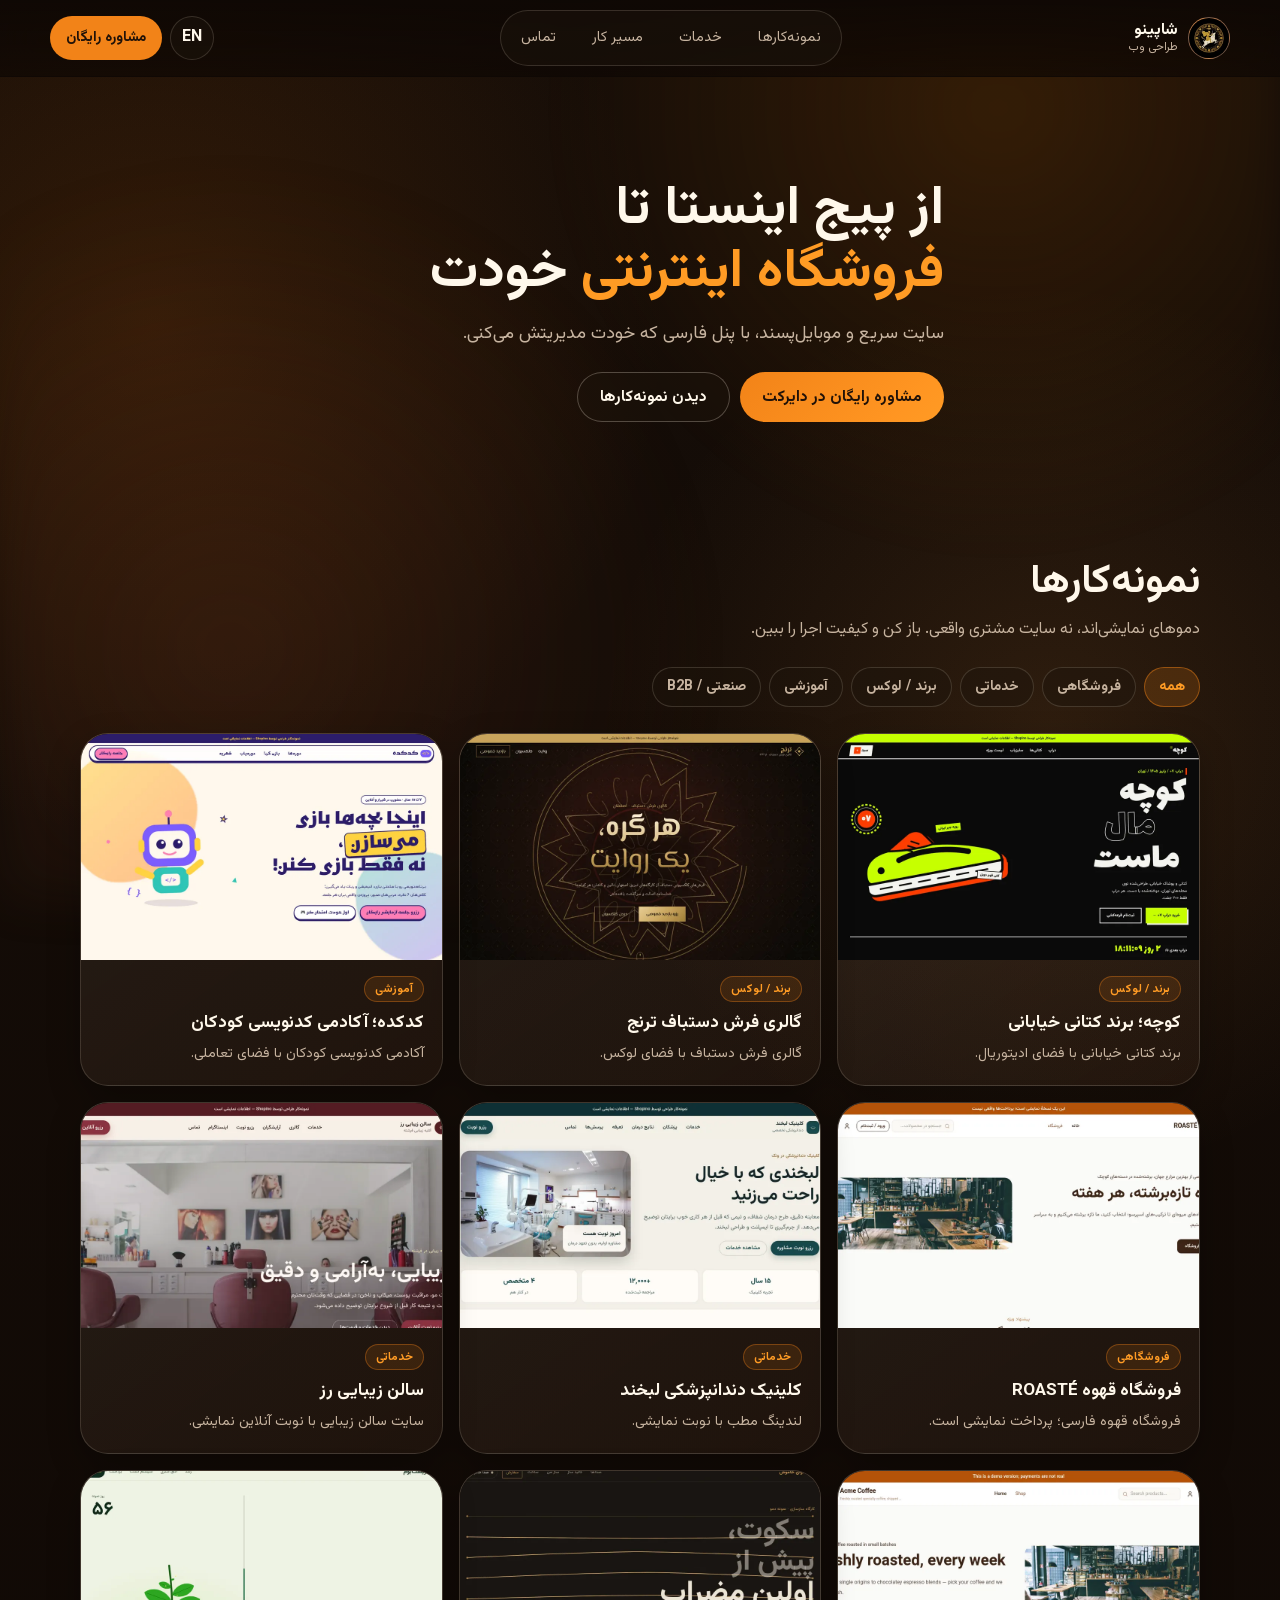
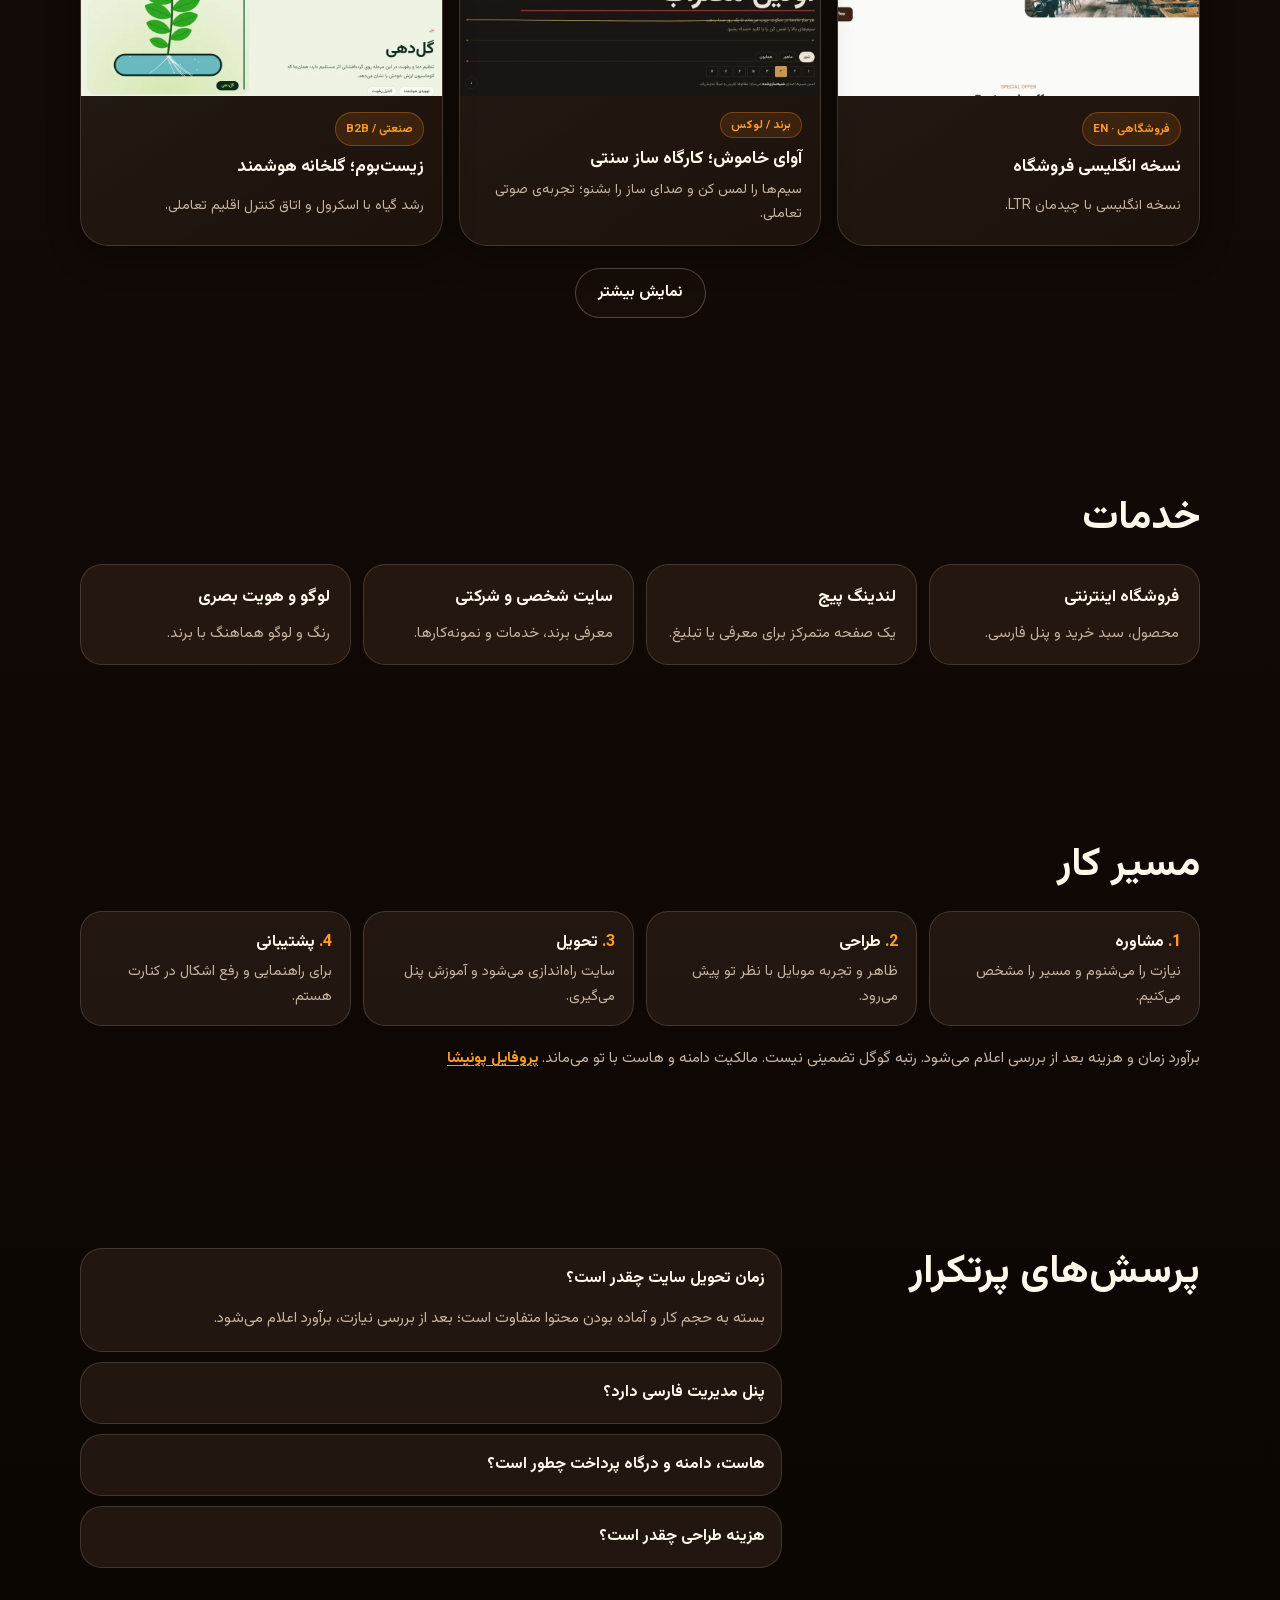
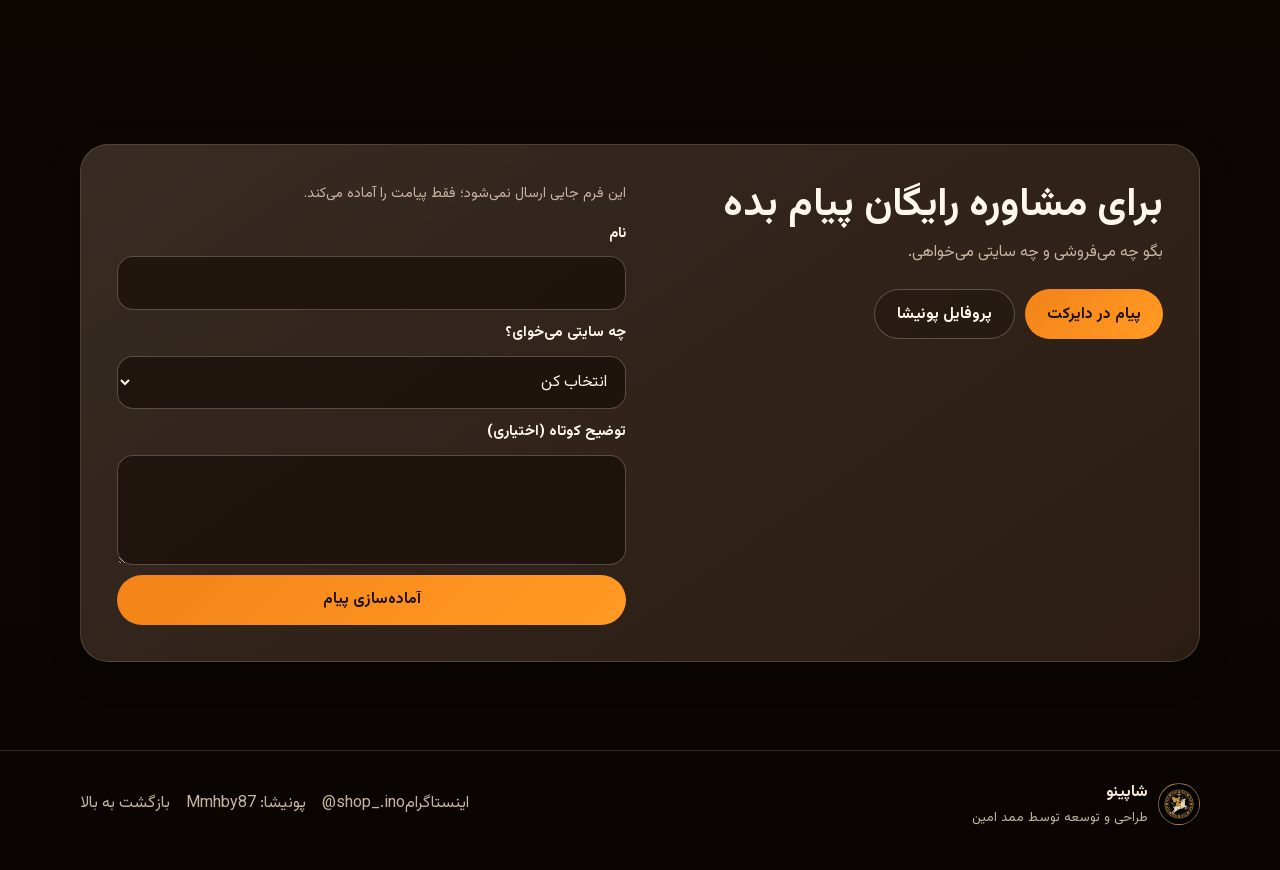
==== commit 910e14fe: "Add 3 distinctive demos: Avaye Khamoush, Zistboom, Pulse" ====
--- a/index.html
+++ b/index.html
@@ -73,7 +73,10 @@
           { "@type": "ListItem", "position": 4, "name": "فروشگاه قهوه ROASTÉ", "url": "https://roaste-demo-68bf.netlify.app" },
           { "@type": "ListItem", "position": 5, "name": "کلینیک دندانپزشکی لبخند", "url": "https://labkhand-dental-demo.netlify.app" },
           { "@type": "ListItem", "position": 6, "name": "سالن زیبایی رز", "url": "https://rose-salon-demo.netlify.app" },
-          { "@type": "ListItem", "position": 7, "name": "نسخه انگلیسی فروشگاه", "url": "https://acme-coffee-en-demo-9e10.netlify.app" }
+          { "@type": "ListItem", "position": 7, "name": "نسخه انگلیسی فروشگاه", "url": "https://acme-coffee-en-demo-9e10.netlify.app" },
+          { "@type": "ListItem", "position": 8, "name": "آوای خاموش؛ کارگاه ساز سنتی", "url": "https://mmhby6698-dot.github.io/avaye-khamoush-demo/" },
+          { "@type": "ListItem", "position": 9, "name": "زیست‌بوم؛ گلخانه هوشمند", "url": "https://mmhby6698-dot.github.io/zistboom-demo/" },
+          { "@type": "ListItem", "position": 10, "name": "پالس؛ انرژی خورشیدی", "url": "https://mmhby6698-dot.github.io/pulse-solar-demo/" }
         ]
       },
       {
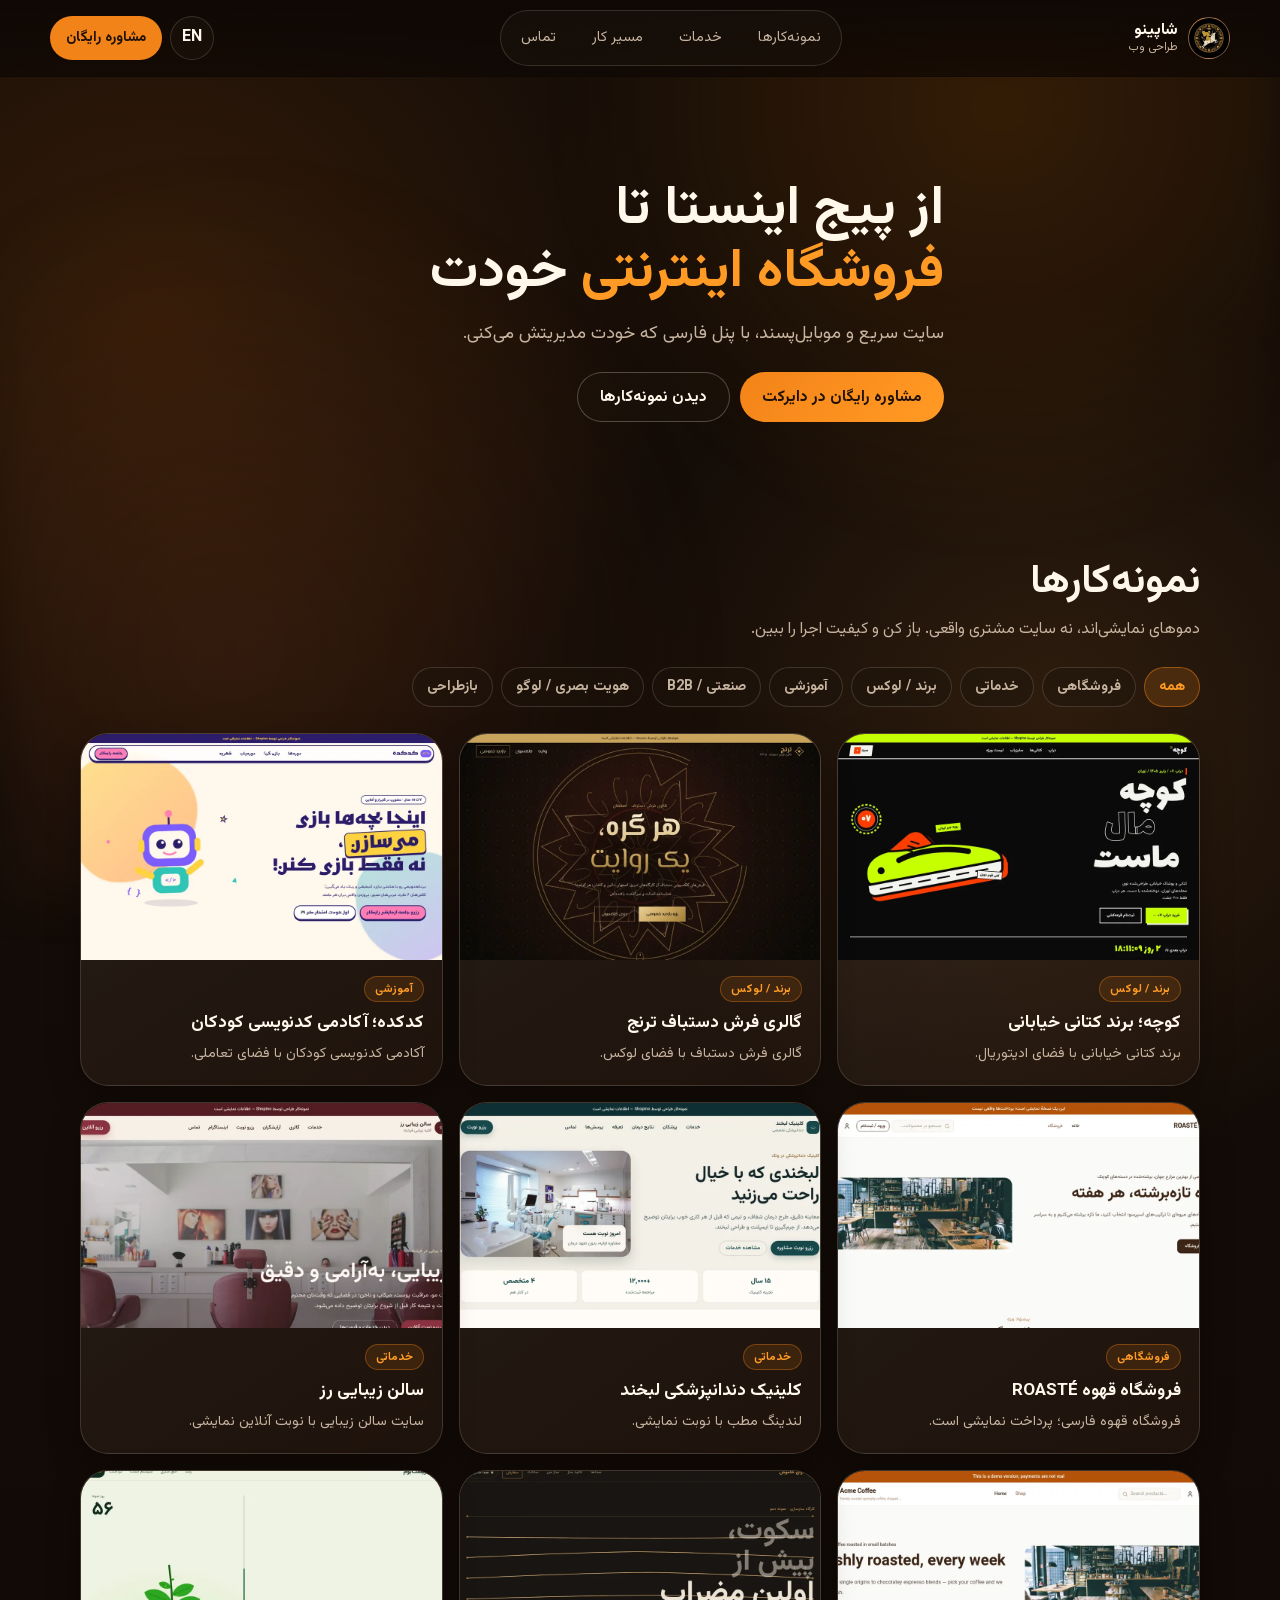
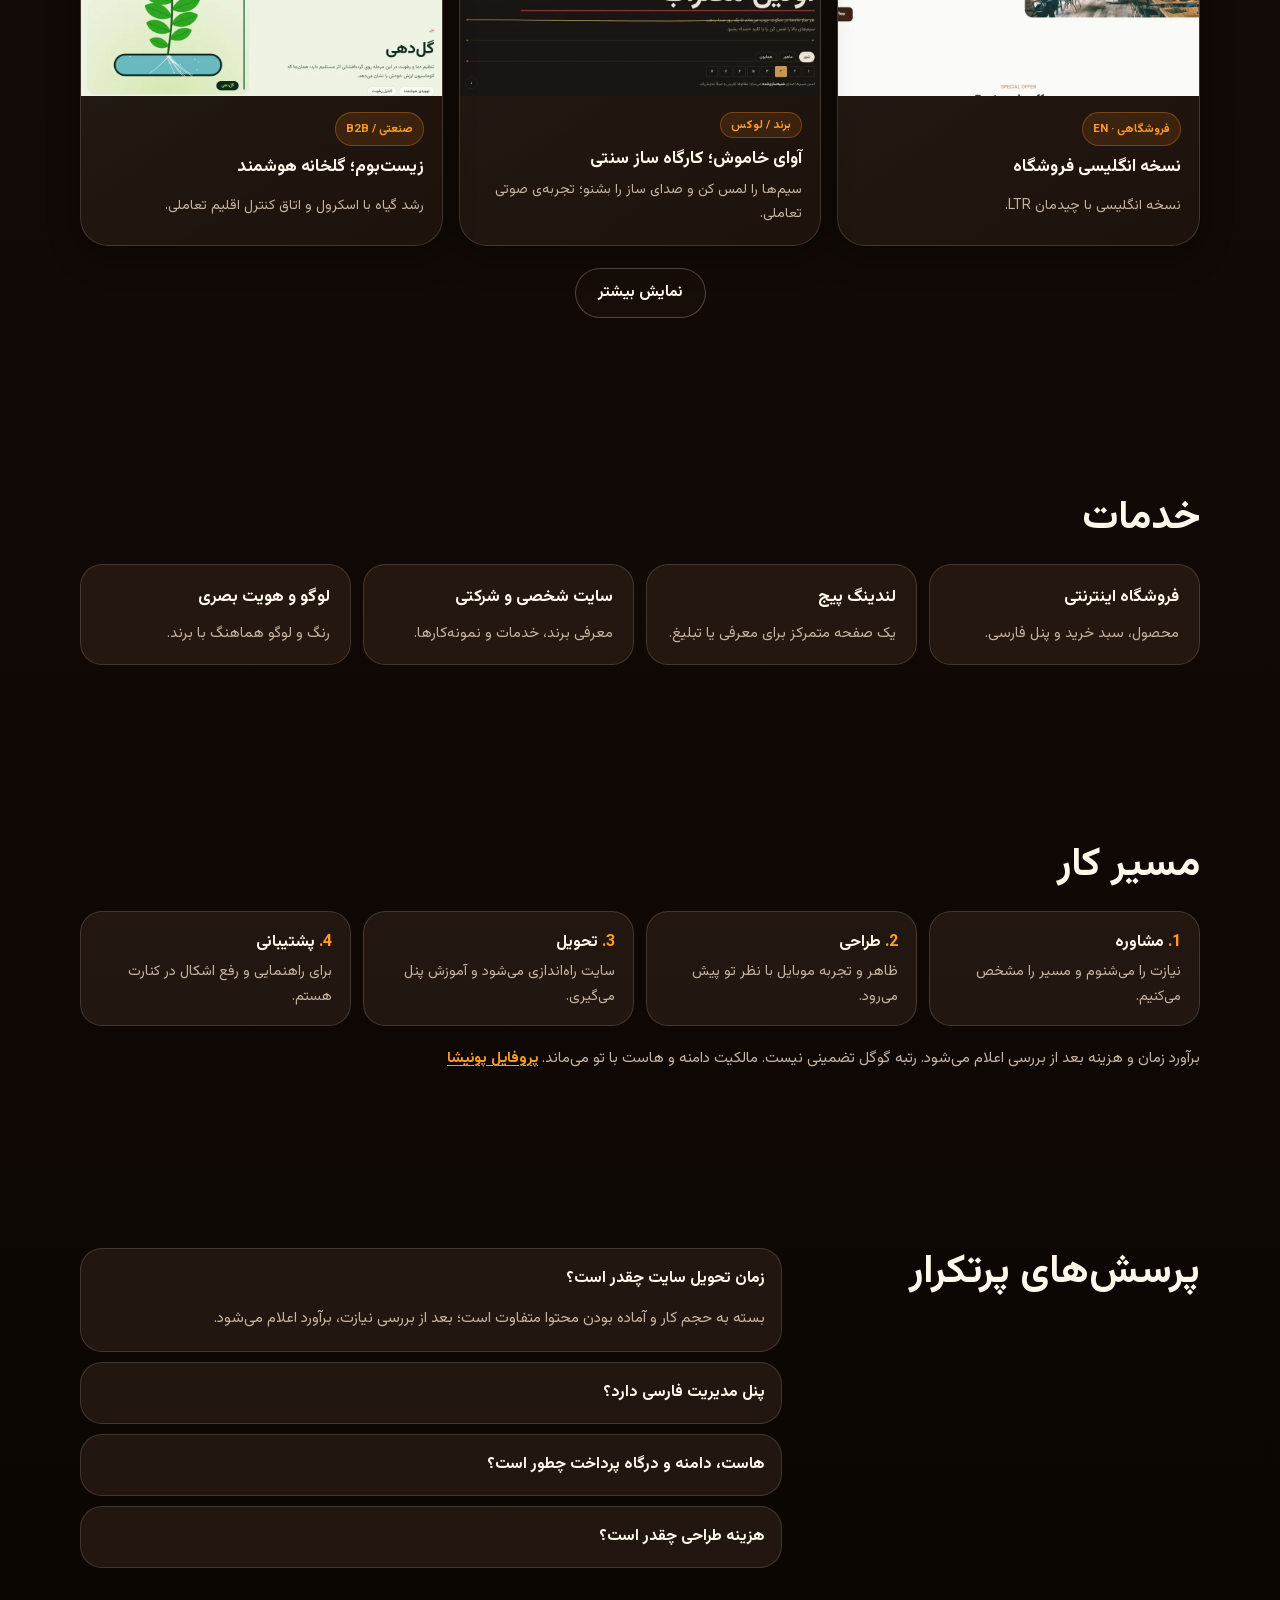
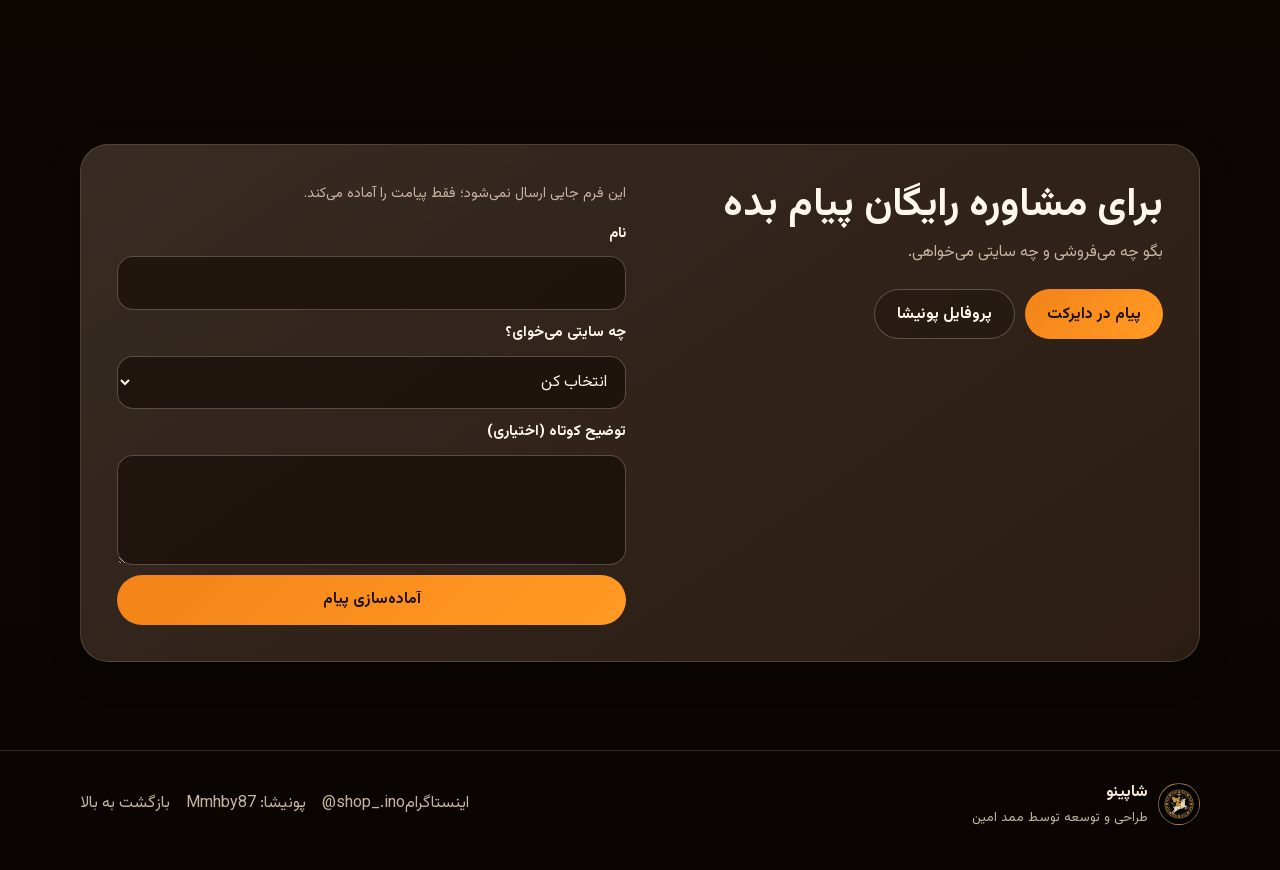
==== commit c1998188: "Improve intro site SEO and reduce portfolio layout shift. Complete the portfolio ItemList and noscri" ====
--- a/index.html
+++ b/index.html
@@ -5,7 +5,7 @@
   <meta name="viewport" content="width=device-width, initial-scale=1, viewport-fit=cover">
   <meta name="theme-color" content="#17120e">
   <meta name="robots" content="index, follow">
-  <meta name="description" content="شاپینو؛ طراحی فروشگاه اینترنتی، لندینگ پیج و سایت شخصی برای کسب‌وکارهایی که از اینستاگرام شروع کرده‌اند.">
+  <meta name="description" content="شاپینو؛ طراحی فروشگاه اینترنتی، لندینگ، سایت شرکتی و هویت بصری برای کسب‌وکارهای ایرانی. نمونه‌کارها دمو و مفهومی‌اند.">
   <meta name="author" content="ممد امین">
   <title>شاپینو | ممد امین — طراحی وب</title>
   <link rel="canonical" href="https://mmhby6698-dot.github.io/shopino-web/">
@@ -14,7 +14,7 @@
   <link rel="alternate" hreflang="x-default" href="https://mmhby6698-dot.github.io/shopino-web/">
   <meta property="og:site_name" content="شاپینو">
   <meta property="og:title" content="شاپینو | ممد امین">
-  <meta property="og:description" content="از پیج اینستا تا فروشگاه اینترنتی خودت؛ سایت سریع، موبایل‌پسند و با پنل فارسی.">
+  <meta property="og:description" content="از پیج اینستا تا فروشگاه، لندینگ یا هویت بصری؛ سایت سریع و موبایل‌پسند. نمونه‌کارها دمو هستند.">
   <meta property="og:type" content="website">
   <meta property="og:url" content="https://mmhby6698-dot.github.io/shopino-web/">
   <meta property="og:locale" content="fa_IR">
@@ -25,7 +25,7 @@
   <meta property="og:image:height" content="630">
   <meta name="twitter:card" content="summary_large_image">
   <meta name="twitter:title" content="شاپینو | ممد امین">
-  <meta name="twitter:description" content="از پیج اینستا تا فروشگاه اینترنتی خودت؛ سایت سریع، موبایل‌پسند و با پنل فارسی.">
+  <meta name="twitter:description" content="از پیج اینستا تا فروشگاه، لندینگ یا هویت بصری؛ سایت سریع و موبایل‌پسند. نمونه‌کارها دمو هستند.">
   <meta name="twitter:image" content="https://mmhby6698-dot.github.io/shopino-web/images/og-image.jpg">
   <script>document.documentElement.classList.add('js');</script>
   <link rel="preload" href="./fonts/vazirmatn-sub-400.woff2" as="font" type="font/woff2" crossorigin>
@@ -34,7 +34,7 @@
   <link rel="apple-touch-icon" href="./apple-touch-icon.png">
   <link rel="stylesheet" href="./src/styles.css">
   <script type="application/ld+json">
-  {
+    {
     "@context": "https://schema.org",
     "@graph": [
       {
@@ -45,10 +45,16 @@
         "url": "https://mmhby6698-dot.github.io/shopino-web/",
         "image": "https://mmhby6698-dot.github.io/shopino-web/images/og-image.jpg",
         "logo": "https://mmhby6698-dot.github.io/shopino-web/logo.webp",
-        "description": "طراحی فروشگاه اینترنتی، لندینگ پیج و سایت شخصی برای کسب‌وکارهایی که از اینستاگرام شروع کرده‌اند.",
-        "founder": { "@type": "Person", "name": "ممد امین" },
+        "description": "طراحی فروشگاه اینترنتی، لندینگ، سایت شرکتی و هویت بصری برای کسب‌وکارهای ایرانی. نمونه‌کارها دمو و مفهومی‌اند.",
+        "founder": {
+          "@type": "Person",
+          "name": "ممد امین"
+        },
         "areaServed": "IR",
-        "availableLanguage": ["fa", "en"],
+        "availableLanguage": [
+          "fa",
+          "en"
+        ],
         "sameAs": [
           "https://www.instagram.com/shop_.ino/",
           "https://ponisha.ir/profile/Mmhby87"
@@ -60,23 +66,117 @@
         "url": "https://mmhby6698-dot.github.io/shopino-web/",
         "name": "شاپینو",
         "inLanguage": "fa",
-        "publisher": { "@id": "https://mmhby6698-dot.github.io/shopino-web/#business" }
+        "publisher": {
+          "@id": "https://mmhby6698-dot.github.io/shopino-web/#business"
+        }
       },
       {
         "@type": "ItemList",
         "@id": "https://mmhby6698-dot.github.io/shopino-web/#portfolio",
         "name": "نمونه‌کارهای شاپینو",
         "itemListElement": [
-          { "@type": "ListItem", "position": 1, "name": "کوچه؛ برند کتانی خیابانی", "url": "https://mmhby6698-dot.github.io/kooche-streetwear-demo/" },
-          { "@type": "ListItem", "position": 2, "name": "گالری فرش دستباف ترنج", "url": "https://mmhby6698-dot.github.io/toranj-carpet-demo/" },
-          { "@type": "ListItem", "position": 3, "name": "کدکده؛ آکادمی کدنویسی کودکان", "url": "https://mmhby6698-dot.github.io/kidkade-academy-demo/" },
-          { "@type": "ListItem", "position": 4, "name": "فروشگاه قهوه ROASTÉ", "url": "https://roaste-demo-68bf.netlify.app" },
-          { "@type": "ListItem", "position": 5, "name": "کلینیک دندانپزشکی لبخند", "url": "https://labkhand-dental-demo.netlify.app" },
-          { "@type": "ListItem", "position": 6, "name": "سالن زیبایی رز", "url": "https://rose-salon-demo.netlify.app" },
-          { "@type": "ListItem", "position": 7, "name": "نسخه انگلیسی فروشگاه", "url": "https://acme-coffee-en-demo-9e10.netlify.app" },
-          { "@type": "ListItem", "position": 8, "name": "آوای خاموش؛ کارگاه ساز سنتی", "url": "https://mmhby6698-dot.github.io/avaye-khamoush-demo/" },
-          { "@type": "ListItem", "position": 9, "name": "زیست‌بوم؛ گلخانه هوشمند", "url": "https://mmhby6698-dot.github.io/zistboom-demo/" },
-          { "@type": "ListItem", "position": 10, "name": "پالس؛ انرژی خورشیدی", "url": "https://mmhby6698-dot.github.io/pulse-solar-demo/" }
+          {
+            "@type": "ListItem",
+            "position": 1,
+            "name": "کوچه؛ برند کتانی خیابانی",
+            "url": "https://mmhby6698-dot.github.io/kooche-streetwear-demo/"
+          },
+          {
+            "@type": "ListItem",
+            "position": 2,
+            "name": "گالری فرش دستباف ترنج",
+            "url": "https://mmhby6698-dot.github.io/toranj-carpet-demo/"
+          },
+          {
+            "@type": "ListItem",
+            "position": 3,
+            "name": "کدکده؛ آکادمی کدنویسی کودکان",
+            "url": "https://mmhby6698-dot.github.io/kidkade-academy-demo/"
+          },
+          {
+            "@type": "ListItem",
+            "position": 4,
+            "name": "فروشگاه قهوه ROASTÉ",
+            "url": "https://roaste-demo-68bf.netlify.app"
+          },
+          {
+            "@type": "ListItem",
+            "position": 5,
+            "name": "کلینیک دندانپزشکی لبخند",
+            "url": "https://labkhand-dental-demo.netlify.app"
+          },
+          {
+            "@type": "ListItem",
+            "position": 6,
+            "name": "سالن زیبایی رز",
+            "url": "https://rose-salon-demo.netlify.app"
+          },
+          {
+            "@type": "ListItem",
+            "position": 7,
+            "name": "نسخه انگلیسی فروشگاه",
+            "url": "https://acme-coffee-en-demo-9e10.netlify.app"
+          },
+          {
+            "@type": "ListItem",
+            "position": 8,
+            "name": "آوای خاموش؛ کارگاه ساز سنتی",
+            "url": "https://mmhby6698-dot.github.io/avaye-khamoush-demo/"
+          },
+          {
+            "@type": "ListItem",
+            "position": 9,
+            "name": "زیست‌بوم؛ گلخانه هوشمند",
+            "url": "https://mmhby6698-dot.github.io/zistboom-demo/"
+          },
+          {
+            "@type": "ListItem",
+            "position": 10,
+            "name": "پالس؛ انرژی خورشیدی",
+            "url": "https://mmhby6698-dot.github.io/pulse-solar-demo/"
+          },
+          {
+            "@type": "ListItem",
+            "position": 11,
+            "name": "معدن‌نگار؛ سنگ تزئینی",
+            "url": "https://mmhby6698-dot.github.io/madan-negar-demo/"
+          },
+          {
+            "@type": "ListItem",
+            "position": 12,
+            "name": "کوچ‌راه؛ سفر عشایری",
+            "url": "https://mmhby6698-dot.github.io/kooch-rah-demo/"
+          },
+          {
+            "@type": "ListItem",
+            "position": 13,
+            "name": "خط‌سنج؛ سازه و سوله",
+            "url": "https://mmhby6698-dot.github.io/khat-sanj-demo/"
+          },
+          {
+            "@type": "ListItem",
+            "position": 14,
+            "name": "تارزر؛ هویت بصری زعفران (نمونه مفهومی)",
+            "url": "https://mmhby6698-dot.github.io/shopino-web/brand/tarzar/"
+          },
+          {
+            "@type": "ListItem",
+            "position": 15,
+            "name": "شکرلب؛ هویت بصری شیرینی‌فروشی (نمونه مفهومی)",
+            "url": "https://mmhby6698-dot.github.io/shopino-web/brand/shekarlab/"
+          },
+          {
+            "@type": "ListItem",
+            "position": 16,
+            "name": "ردپا؛ هویت بصری اپ رهگیری (نمونه مفهومی)",
+            "url": "https://mmhby6698-dot.github.io/shopino-web/brand/radpa/"
+          },
+          {
+            "@type": "ListItem",
+            "position": 17,
+            "name": "بازطراحی سایت حسابداری؛ قبل و بعد (نمونه مفهومی)",
+            "url": "https://mmhby6698-dot.github.io/shopino-web/redesign/rasta/"
+          }
         ]
       },
       {
@@ -86,22 +186,34 @@
           {
             "@type": "Question",
             "name": "زمان تحویل سایت چقدر است؟",
-            "acceptedAnswer": { "@type": "Answer", "text": "بسته به حجم کار و آماده بودن محتوا متفاوت است؛ بعد از بررسی نیازت، برآورد اعلام می‌شود." }
+            "acceptedAnswer": {
+              "@type": "Answer",
+              "text": "بسته به حجم کار و آماده بودن محتوا متفاوت است؛ بعد از بررسی نیازت، برآورد اعلام می‌شود."
+            }
           },
           {
             "@type": "Question",
             "name": "پنل مدیریت فارسی دارد؟",
-            "acceptedAnswer": { "@type": "Answer", "text": "بله؛ پنل فارسی برای مدیریت محتوا و محصولات طراحی می‌شود و بعد از تحویل آموزش کار با آن را می‌گیری." }
+            "acceptedAnswer": {
+              "@type": "Answer",
+              "text": "بله؛ پنل فارسی برای مدیریت محتوا و محصولات طراحی می‌شود و بعد از تحویل آموزش کار با آن را می‌گیری."
+            }
           },
           {
             "@type": "Question",
             "name": "هاست، دامنه و درگاه پرداخت چطور است؟",
-            "acceptedAnswer": { "@type": "Answer", "text": "هزینه هاست، دامنه و درگاه بر عهده خریدار است؛ در انتخاب و راه‌اندازی راهنمایی می‌شوی." }
+            "acceptedAnswer": {
+              "@type": "Answer",
+              "text": "هزینه هاست، دامنه و درگاه بر عهده خریدار است؛ در انتخاب و راه‌اندازی راهنمایی می‌شوی."
+            }
           },
           {
             "@type": "Question",
             "name": "هزینه طراحی چقدر است؟",
-            "acceptedAnswer": { "@type": "Answer", "text": "قیمت ثابت و عمومی اعلام نمی‌شود؛ بسته به امکانات و حجم کار متفاوت است. استعلام در دایرکت." }
+            "acceptedAnswer": {
+              "@type": "Answer",
+              "text": "قیمت ثابت و عمومی اعلام نمی‌شود؛ بسته به امکانات و حجم کار متفاوت است. استعلام در دایرکت."
+            }
           }
         ]
       }
@@ -173,7 +285,17 @@
       </div>
       <div class="container">
         <div class="filters" id="portfolioFilters" role="group" aria-label="فیلتر نمونه‌کارها" data-i18n-aria="filterAria"></div>
-        <div class="portfolio-grid" id="portfolioGrid"></div>
+        <div class="portfolio-grid" id="portfolioGrid">
+          <div class="portfolio-card portfolio-skeleton" aria-hidden="true"><span class="portfolio-art"></span><span class="portfolio-copy"><span class="badge">&nbsp;</span><strong>&nbsp;</strong><small>&nbsp;</small></span></div>
+          <div class="portfolio-card portfolio-skeleton" aria-hidden="true"><span class="portfolio-art"></span><span class="portfolio-copy"><span class="badge">&nbsp;</span><strong>&nbsp;</strong><small>&nbsp;</small></span></div>
+          <div class="portfolio-card portfolio-skeleton" aria-hidden="true"><span class="portfolio-art"></span><span class="portfolio-copy"><span class="badge">&nbsp;</span><strong>&nbsp;</strong><small>&nbsp;</small></span></div>
+          <div class="portfolio-card portfolio-skeleton" aria-hidden="true"><span class="portfolio-art"></span><span class="portfolio-copy"><span class="badge">&nbsp;</span><strong>&nbsp;</strong><small>&nbsp;</small></span></div>
+          <div class="portfolio-card portfolio-skeleton" aria-hidden="true"><span class="portfolio-art"></span><span class="portfolio-copy"><span class="badge">&nbsp;</span><strong>&nbsp;</strong><small>&nbsp;</small></span></div>
+          <div class="portfolio-card portfolio-skeleton" aria-hidden="true"><span class="portfolio-art"></span><span class="portfolio-copy"><span class="badge">&nbsp;</span><strong>&nbsp;</strong><small>&nbsp;</small></span></div>
+          <div class="portfolio-card portfolio-skeleton" aria-hidden="true"><span class="portfolio-art"></span><span class="portfolio-copy"><span class="badge">&nbsp;</span><strong>&nbsp;</strong><small>&nbsp;</small></span></div>
+          <div class="portfolio-card portfolio-skeleton" aria-hidden="true"><span class="portfolio-art"></span><span class="portfolio-copy"><span class="badge">&nbsp;</span><strong>&nbsp;</strong><small>&nbsp;</small></span></div>
+          <div class="portfolio-card portfolio-skeleton" aria-hidden="true"><span class="portfolio-art"></span><span class="portfolio-copy"><span class="badge">&nbsp;</span><strong>&nbsp;</strong><small>&nbsp;</small></span></div>
+        </div>
         <button class="btn btn-secondary portfolio-more" id="portfolioMore" type="button" hidden data-i18n="showMore">نمایش بیشتر</button>
         <noscript>
           <ul class="noscript-list">
@@ -183,7 +305,17 @@
             <li><a href="https://roaste-demo-68bf.netlify.app">فروشگاه قهوه ROASTÉ</a></li>
             <li><a href="https://labkhand-dental-demo.netlify.app">کلینیک دندانپزشکی لبخند</a></li>
             <li><a href="https://rose-salon-demo.netlify.app">سالن زیبایی رز</a></li>
-            <li><a href="https://acme-coffee-en-demo-9e10.netlify.app">نسخه انگلیسی فروشگاه</a></li>
+            <li><a href="https://acme-coffee-en-demo-9e10.netlify.app">نسخه انگلیسی فروشگاه Acme Coffee</a></li>
+            <li><a href="https://mmhby6698-dot.github.io/avaye-khamoush-demo/">آوای خاموش؛ کارگاه ساز سنتی</a></li>
+            <li><a href="https://mmhby6698-dot.github.io/zistboom-demo/">زیست‌بوم؛ گلخانه هوشمند</a></li>
+            <li><a href="https://mmhby6698-dot.github.io/pulse-solar-demo/">پالس؛ انرژی خورشیدی</a></li>
+            <li><a href="https://mmhby6698-dot.github.io/madan-negar-demo/">معدن‌نگار؛ سنگ تزئینی</a></li>
+            <li><a href="https://mmhby6698-dot.github.io/kooch-rah-demo/">کوچ‌راه؛ سفر عشایری</a></li>
+            <li><a href="https://mmhby6698-dot.github.io/khat-sanj-demo/">خط‌سنج؛ سازه و سوله</a></li>
+            <li><a href="./brand/tarzar/">تارزر؛ هویت بصری زعفران</a></li>
+            <li><a href="./brand/shekarlab/">شکرلب؛ هویت بصری شیرینی‌فروشی</a></li>
+            <li><a href="./brand/radpa/">ردپا؛ هویت بصری اپ رهگیری</a></li>
+            <li><a href="./redesign/rasta/">بازطراحی سایت حسابداری؛ قبل و بعد</a></li>
           </ul>
         </noscript>
       </div>
--- a/src/styles.css
+++ b/src/styles.css
@@ -318,6 +318,7 @@
   margin-bottom: 22px;
   overflow-x: auto;
   -webkit-overflow-scrolling: touch;
+  min-height: 44px;
   padding-bottom: 4px;
   scrollbar-width: thin;
 }
@@ -404,6 +405,11 @@
   font-size: 0.88rem;
   line-height: 1.7;
 }
+
+.portfolio-skeleton { pointer-events: none; }
+.portfolio-skeleton .badge { min-width: 4.5rem; }
+.portfolio-skeleton .portfolio-copy strong { min-height: 1.6em; }
+.portfolio-skeleton .portfolio-copy small { min-height: 3em; }
 .portfolio-more { display: block; margin: 22px auto 0; }
 .portfolio-more[hidden] { display: none; }
 .noscript-list { margin: 0; padding-inline-start: 1.2em; line-height: 2; }
